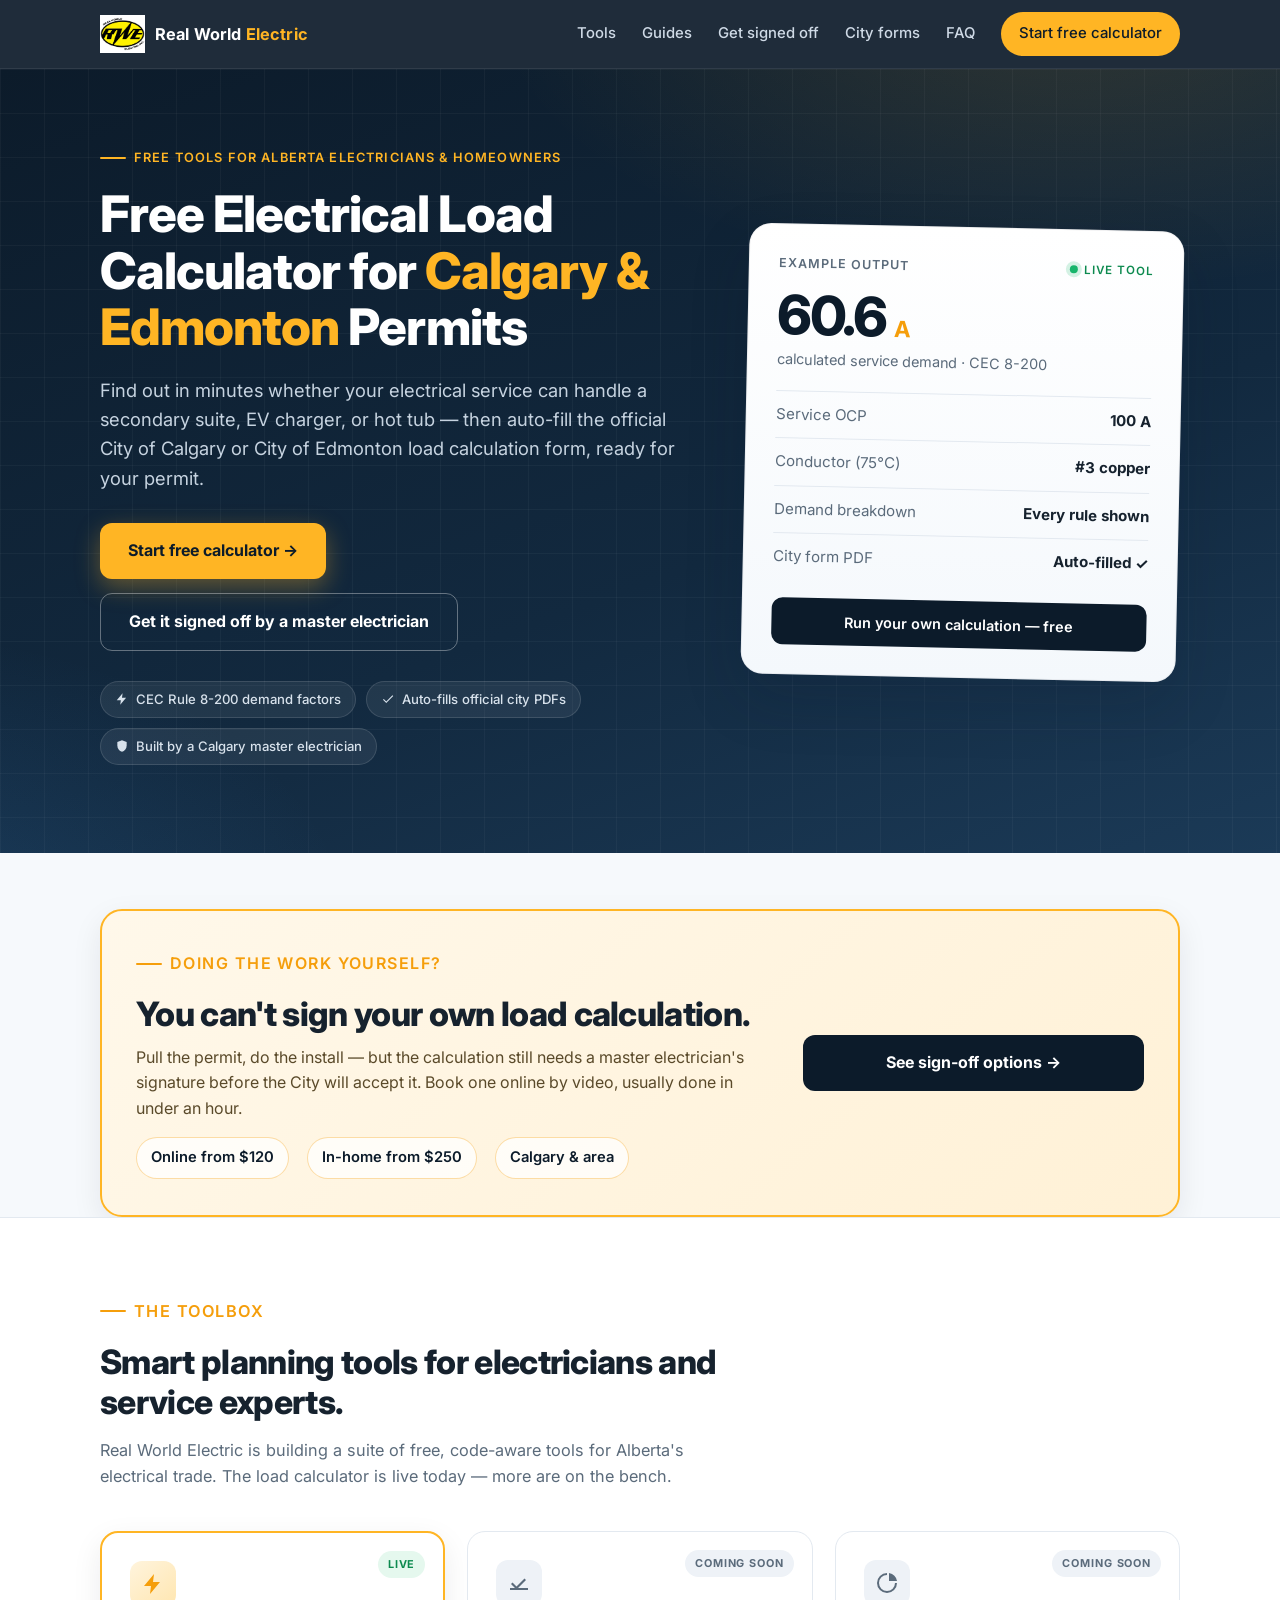
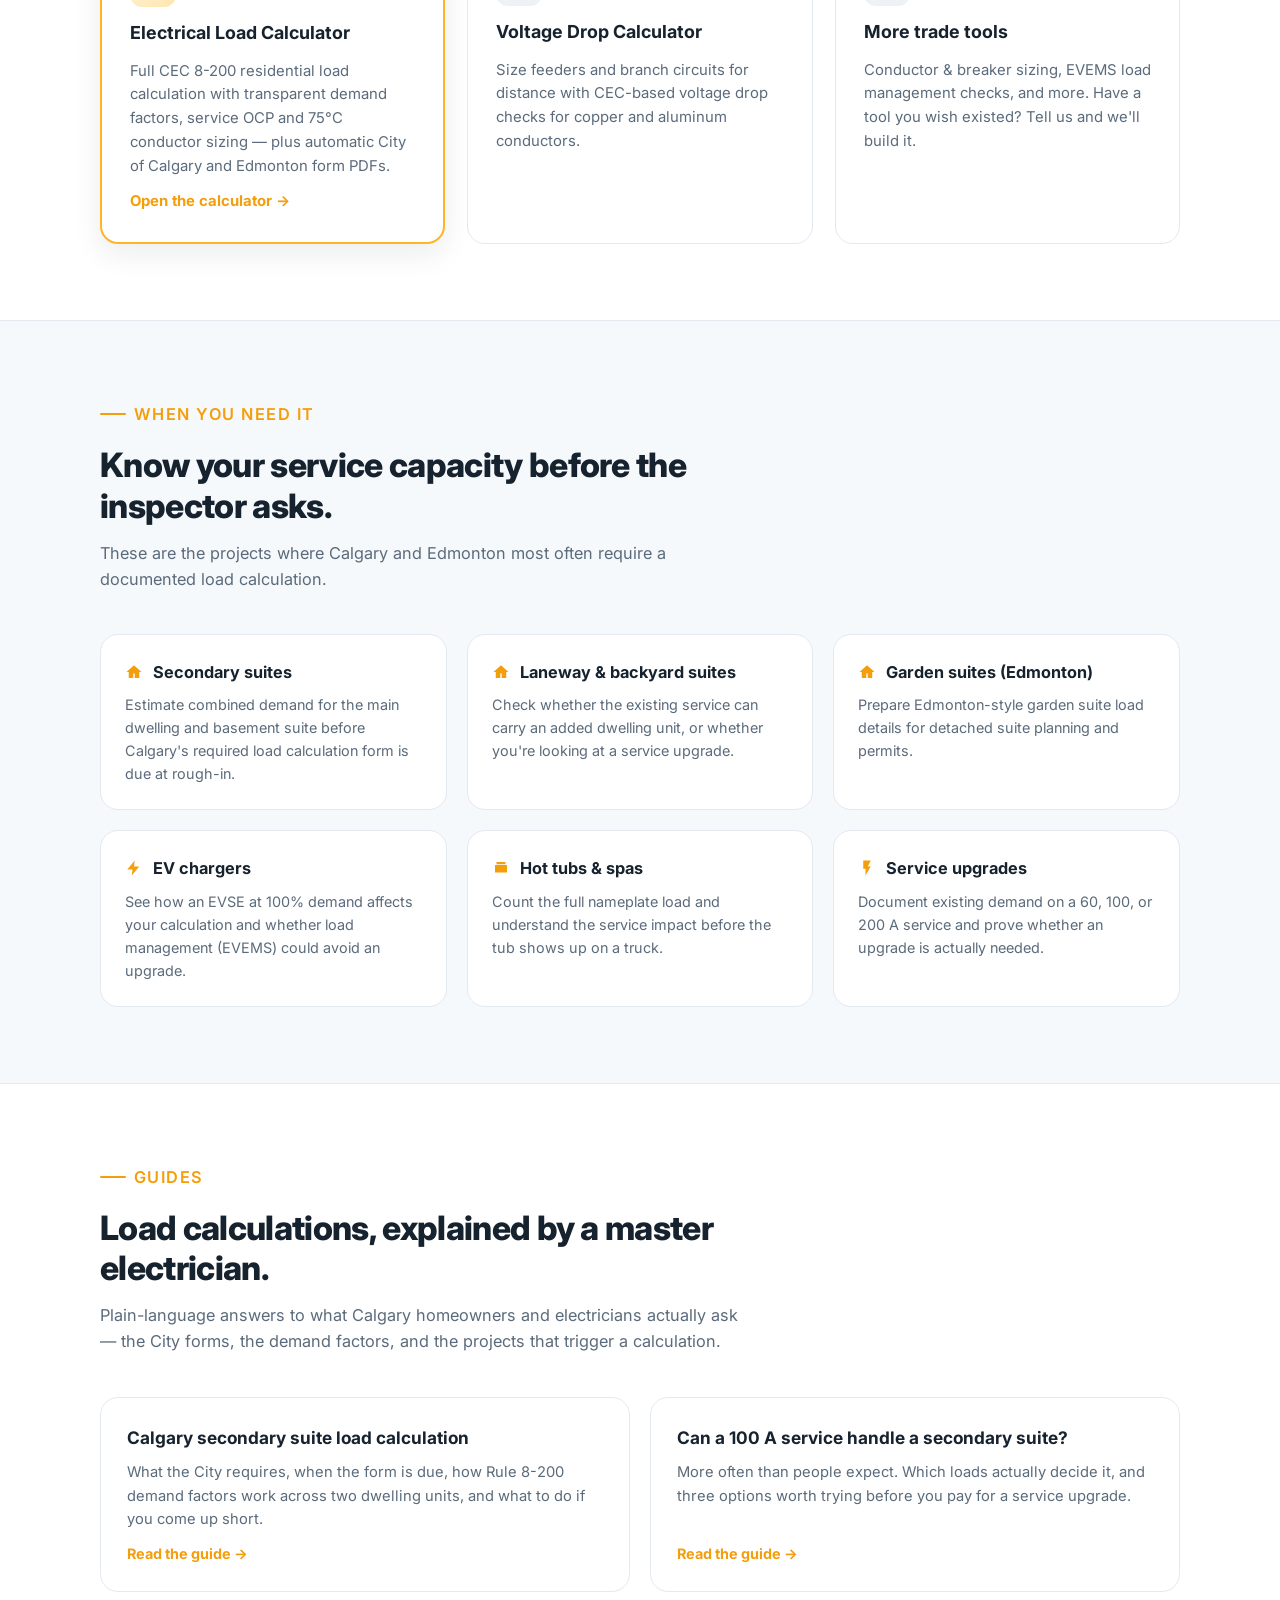
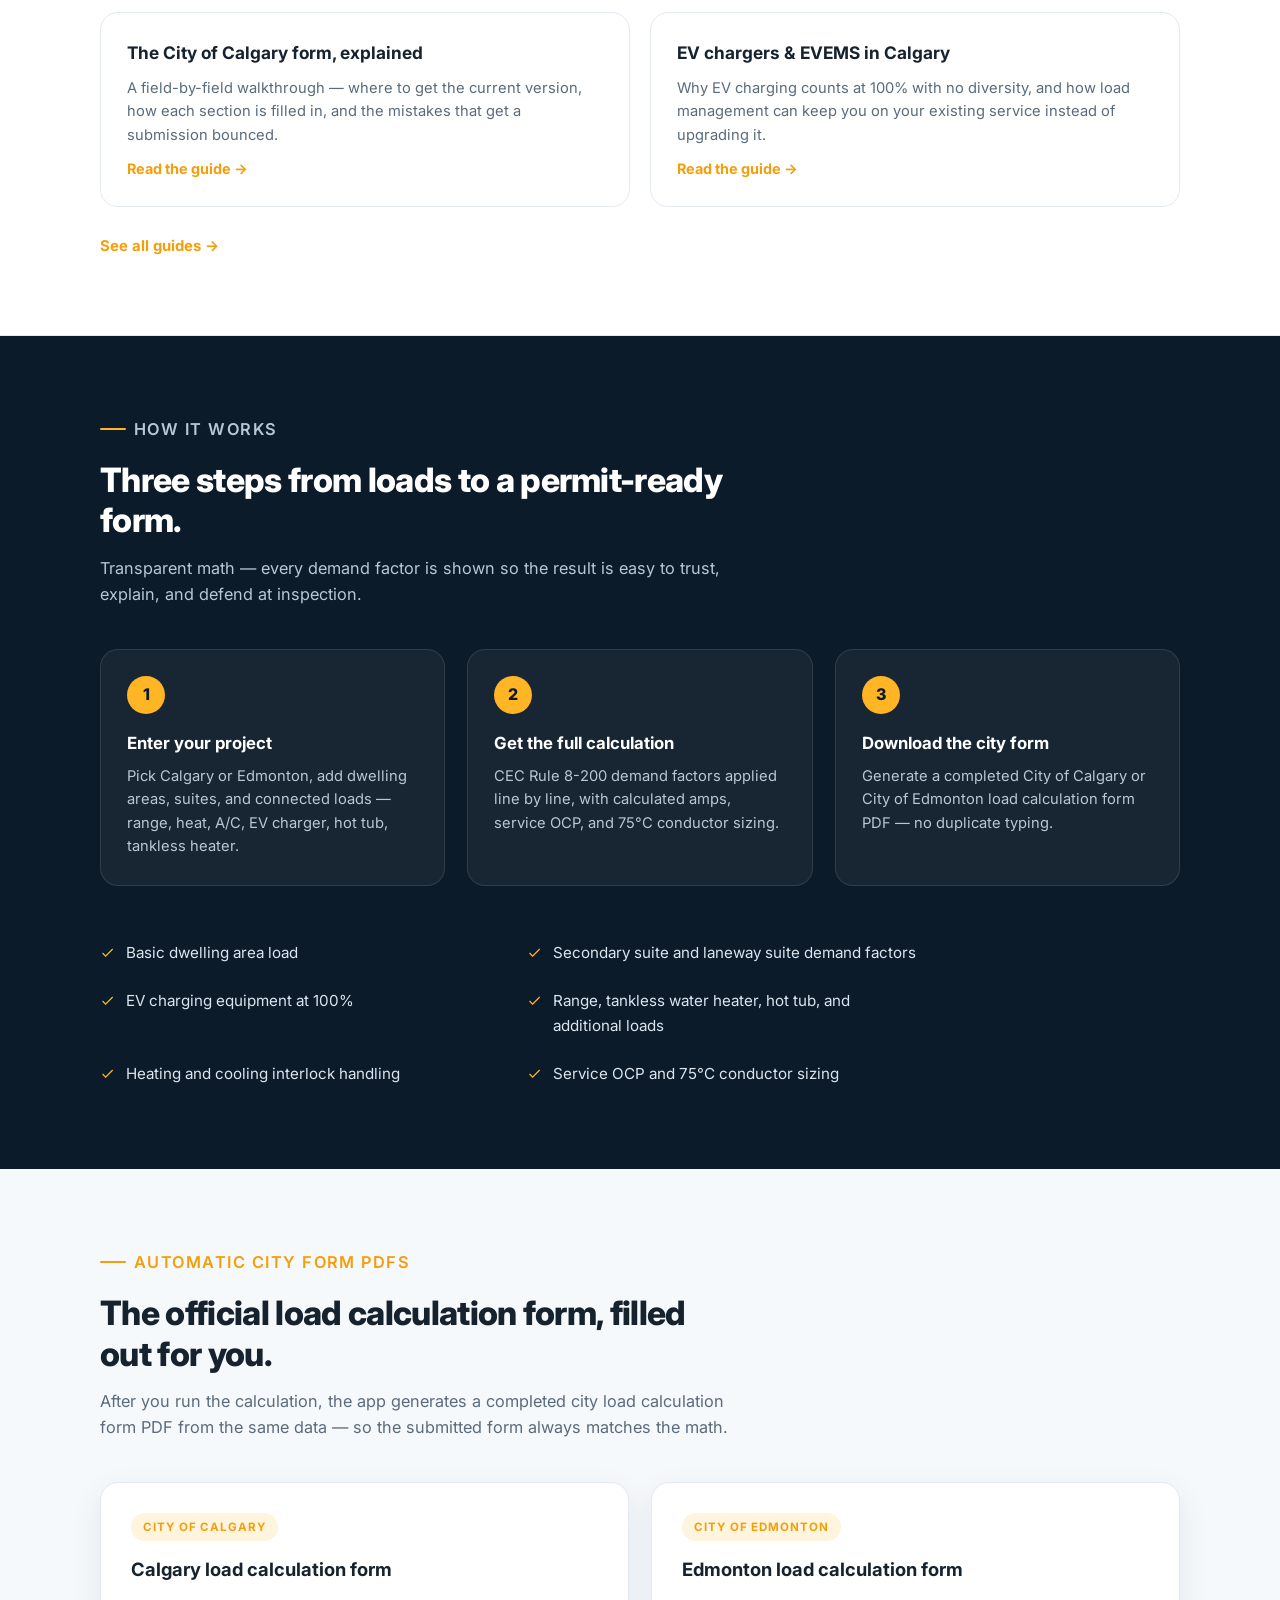
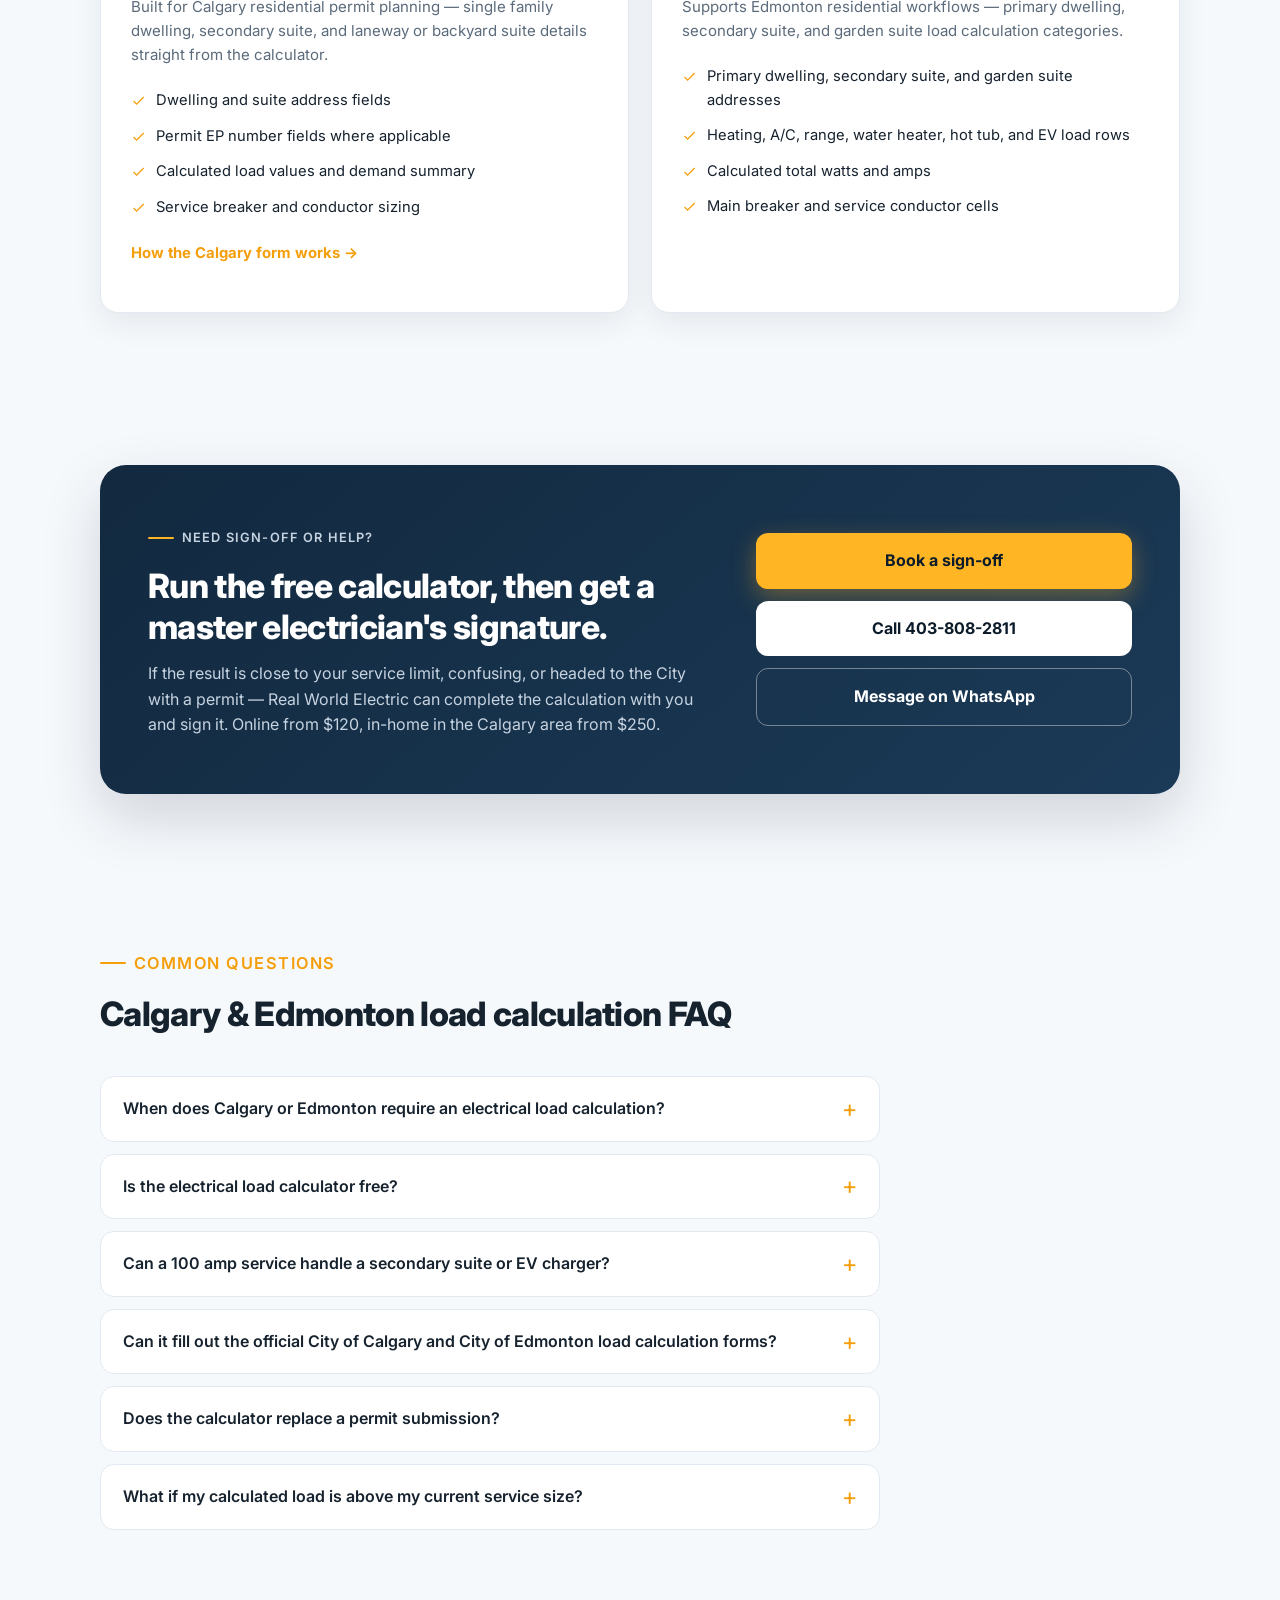
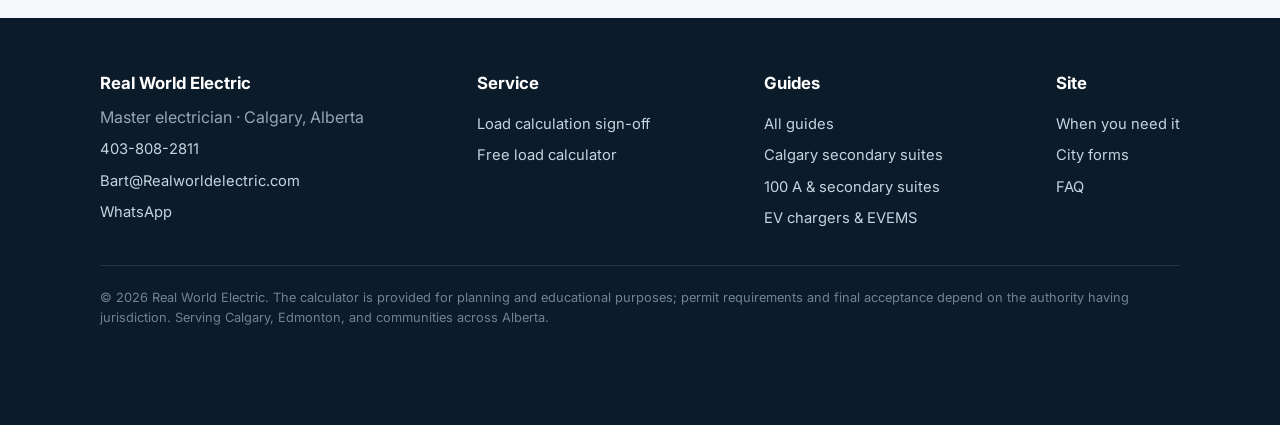
==== index.html @ d60afe50 "Rename Index.html to index.html" ====
<!doctype html>
<html lang="en-CA">
<head>
  <meta charset="utf-8">
  <meta name="viewport" content="width=device-width, initial-scale=1">
  <title>Free Electrical Load Calculator – Calgary &amp; Edmonton Permit Forms | Real World Electric</title>
  <meta name="description" content="Free CEC 8-200 electrical load calculator for Alberta. Check if your service can handle a secondary suite, EV charger or hot tub — and auto-fill the official City of Calgary and City of Edmonton load calculation forms.">
  <link rel="canonical" href="https://smartplanning.realworldelectric.com/">
  <meta name="robots" content="index, follow">
  <meta name="theme-color" content="#0c1b2a">

  <!-- Open Graph / social preview -->
  <meta property="og:site_name" content="Real World Electric — Smart Planning Tools">
  <meta property="og:title" content="Free Electrical Load Calculator for Calgary &amp; Edmonton Permits">
  <meta property="og:description" content="Run a CEC 8-200 load calculation in minutes and auto-fill the official City of Calgary or Edmonton load calculation form. Free, built by a Calgary master electrician.">
  <meta property="og:type" content="website">
  <meta property="og:url" content="https://smartplanning.realworldelectric.com/">
  <meta property="og:image" content="https://smartplanning.realworldelectric.com/assets/og-image.png">
  <meta property="og:image:width" content="1200">
  <meta property="og:image:height" content="630">
  <meta property="og:image:alt" content="Real World Electric — free electrical load calculator for Calgary and Edmonton permit forms">
  <meta property="og:locale" content="en_CA">
  <meta name="twitter:card" content="summary_large_image">
  <meta name="twitter:title" content="Free Electrical Load Calculator for Calgary &amp; Edmonton Permits">
  <meta name="twitter:description" content="Run a CEC 8-200 load calculation in minutes and auto-fill the official city load calculation form. Free.">
  <meta name="twitter:image" content="https://smartplanning.realworldelectric.com/assets/og-image.png">

  <!-- Icons -->
  <link rel="icon" href="assets/favicon.svg" type="image/svg+xml">
  <link rel="apple-touch-icon" href="assets/rwe-logo.png">

  <!-- Fonts -->
  <link rel="preconnect" href="https://fonts.googleapis.com">
  <link rel="preconnect" href="https://fonts.gstatic.com" crossorigin>
  <link href="https://fonts.googleapis.com/css2?family=Inter:wght@400;500;600;700;800&display=swap" rel="stylesheet">

  <!-- Structured data -->
  <script type="application/ld+json">
  {
    "@context": "https://schema.org",
    "@graph": [
      {
        "@type": "Electrician",
        "@id": "https://smartplanning.realworldelectric.com/#business",
        "name": "Real World Electric",
        "url": "https://smartplanning.realworldelectric.com/",
        "logo": "https://smartplanning.realworldelectric.com/assets/rwe-logo.png",
        "image": "https://smartplanning.realworldelectric.com/assets/og-image.png",
        "telephone": "+1-403-808-2811",
        "email": "Bart@Realworldelectric.com",
        "priceRange": "$$",
        "address": { "@type": "PostalAddress", "addressLocality": "Calgary", "addressRegion": "AB", "addressCountry": "CA" },
        "areaServed": [
          { "@type": "City", "name": "Calgary" },
          { "@type": "City", "name": "Edmonton" },
          { "@type": "State", "name": "Alberta" }
        ],
        "sameAs": [ "https://facebook.com/realworldelectric" ]
      },
      {
        "@type": "WebSite",
        "@id": "https://smartplanning.realworldelectric.com/#website",
        "url": "https://smartplanning.realworldelectric.com/",
        "name": "Real World Electric — Smart Planning Tools",
        "publisher": { "@id": "https://smartplanning.realworldelectric.com/#business" }
      },
      {
        "@type": "SoftwareApplication",
        "@id": "https://smartplanning.realworldelectric.com/#calculator",
        "name": "Calgary & Edmonton Electrical Load Calculator",
        "description": "Free residential electrical load calculator using Canadian Electrical Code Rule 8-200 demand factors, with automatic City of Calgary and City of Edmonton load calculation form PDF generation.",
        "applicationCategory": "BusinessApplication",
        "operatingSystem": "Web",
        "url": "https://loadcalculation.realworldelectric.com/",
        "offers": { "@type": "Offer", "price": "0", "priceCurrency": "CAD" },
        "provider": { "@id": "https://smartplanning.realworldelectric.com/#business" }
      },
      {
        "@type": "FAQPage",
        "@id": "https://smartplanning.realworldelectric.com/#faq",
        "mainEntity": [
          {
            "@type": "Question",
            "name": "When does Calgary or Edmonton require an electrical load calculation?",
            "acceptedAnswer": { "@type": "Answer", "text": "A load calculation is commonly required when you add a secondary suite, laneway or garden suite, EV charger, hot tub, or other major load, or when you upgrade the electrical service. Calgary asks for its secondary suite load calculation form before the electrical rough-in inspection, and Edmonton has an equivalent load calculation form." }
          },
          {
            "@type": "Question",
            "name": "Is the electrical load calculator free?",
            "acceptedAnswer": { "@type": "Answer", "text": "Yes. The calculator is completely free to use, including the automatic City of Calgary and City of Edmonton form PDFs. If you need help interpreting the result or preparing for permit review, Real World Electric offers a master electrician review." }
          },
          {
            "@type": "Question",
            "name": "Can a 100 amp service handle a secondary suite or EV charger?",
            "acceptedAnswer": { "@type": "Answer", "text": "Sometimes. It depends on the calculated demand under CEC Rule 8-200. Many homes can add a suite or EV charger on a 100 A service once demand factors are applied, while others need load management or a service upgrade. The calculator shows you where you stand in minutes." }
          },
          {
            "@type": "Question",
            "name": "Can it fill out the official City of Calgary and City of Edmonton load calculation forms?",
            "acceptedAnswer": { "@type": "Answer", "text": "Yes. After you run the calculation, the app generates a completed City of Calgary or City of Edmonton load calculation form PDF using your project addresses, dwelling units, calculated watts and amps, breaker size, and conductor size." }
          },
          {
            "@type": "Question",
            "name": "Does the calculator replace a permit submission?",
            "acceptedAnswer": { "@type": "Answer", "text": "No. It helps you estimate and document the electrical load before you apply. Permit requirements and final acceptance always depend on the authority having jurisdiction and your specific project." }
          },
          {
            "@type": "Question",
            "name": "What if my calculated load is above my current service size?",
            "acceptedAnswer": { "@type": "Answer", "text": "You may need load management (such as an EVEMS for EV charging), revised equipment choices, or a service upgrade. Real World Electric can review the calculation and walk you through the options before you spend money on a permit." }
          }
        ]
      }
    ]
  }
  </script>

  <style>
    :root{
      --navy:#0c1b2a;
      --navy-2:#12293f;
      --navy-3:#1b3a57;
      --volt:#ffb524;
      --volt-deep:#f59e0b;
      --ink:#16222e;
      --muted:#5b6b7b;
      --line:#e3e9f0;
      --bg:#f6f9fc;
      --card:#ffffff;
      --radius:18px;
      --shadow:0 10px 30px rgba(12,27,42,.08);
      --shadow-lg:0 24px 60px rgba(12,27,42,.16);
      --font:'Inter',-apple-system,BlinkMacSystemFont,'Segoe UI',Roboto,sans-serif;
    }
    *{margin:0;padding:0;box-sizing:border-box}
    html{scroll-behavior:smooth;scroll-padding-top:84px}
    body{font-family:var(--font);color:var(--ink);background:var(--bg);line-height:1.6;-webkit-font-smoothing:antialiased}
    img{max-width:100%;display:block}
    a{color:inherit}
    .wrap{max-width:1120px;margin:0 auto;padding:0 20px}

    /* ---------- Header ---------- */
    .site-header{position:sticky;top:0;z-index:50;background:rgba(12,27,42,.92);backdrop-filter:blur(12px);border-bottom:1px solid rgba(255,255,255,.08)}
    .header-inner{display:flex;align-items:center;justify-content:space-between;gap:16px;height:68px;max-width:1120px;margin:0 auto;padding:0 20px}
    .brand{display:flex;align-items:center;gap:10px;text-decoration:none;color:#fff;font-weight:700;font-size:1.02rem;letter-spacing:.01em}
    .brand img{height:38px;width:auto}
    .brand .bolt{color:var(--volt)}
    .nav-links{display:flex;align-items:center;gap:26px}
    .nav-links a{color:#cfdae6;text-decoration:none;font-size:.93rem;font-weight:500;transition:color .15s}
    .nav-links a:hover{color:#fff}
    .nav-cta{background:var(--volt);color:var(--navy)!important;font-weight:700;padding:10px 18px;border-radius:999px;transition:transform .15s,box-shadow .15s}
    .nav-cta:hover{transform:translateY(-1px);box-shadow:0 6px 18px rgba(255,181,36,.35)}
    .menu-btn{display:none;background:none;border:0;cursor:pointer;padding:8px}
    .menu-btn span{display:block;width:22px;height:2px;background:#fff;margin:5px 0;border-radius:2px;transition:.2s}

    /* ---------- Hero ---------- */
    .hero{background:
      radial-gradient(1000px 500px at 85% -10%, rgba(255,181,36,.14), transparent 60%),
      radial-gradient(800px 500px at -10% 110%, rgba(64,145,220,.18), transparent 60%),
      linear-gradient(160deg,var(--navy) 0%,var(--navy-2) 60%,var(--navy-3) 100%);
      color:#fff;padding:72px 0 88px;position:relative;overflow:hidden}
    .hero::before{content:"";position:absolute;inset:0;background-image:
      linear-gradient(rgba(255,255,255,.035) 1px,transparent 1px),
      linear-gradient(90deg,rgba(255,255,255,.035) 1px,transparent 1px);
      background-size:44px 44px;pointer-events:none}
    .hero-grid{display:grid;grid-template-columns:1.15fr .85fr;gap:56px;align-items:center;position:relative}
    .eyebrow{display:inline-flex;align-items:center;gap:8px;font-size:.8rem;font-weight:600;letter-spacing:.09em;text-transform:uppercase;color:var(--volt);margin-bottom:18px}
    .eyebrow::before{content:"";width:26px;height:2px;background:var(--volt);border-radius:2px}
    h1{font-size:clamp(2rem,4.6vw,3.15rem);line-height:1.12;font-weight:800;letter-spacing:-.02em;margin-bottom:20px}
    h1 .hl{color:var(--volt)}
    .hero-text{font-size:clamp(1rem,1.6vw,1.15rem);color:#c6d3e0;max-width:56ch;margin-bottom:30px}
    .hero-actions{display:flex;flex-wrap:wrap;gap:14px;margin-bottom:30px}
    .button{display:inline-flex;align-items:center;justify-content:center;gap:8px;text-decoration:none;font-weight:700;font-size:1rem;padding:15px 28px;border-radius:12px;transition:transform .15s,box-shadow .15s}
    .button.primary{background:var(--volt);color:var(--navy);box-shadow:0 8px 24px rgba(255,181,36,.35)}
    .button.primary:hover{transform:translateY(-2px);box-shadow:0 12px 30px rgba(255,181,36,.45)}
    .button.ghost{border:1.5px solid rgba(255,255,255,.35);color:#fff}
    .button.ghost:hover{border-color:#fff;transform:translateY(-2px)}
    .trust-chips{display:flex;flex-wrap:wrap;gap:10px}
    .trust-chips span{display:inline-flex;align-items:center;gap:7px;font-size:.82rem;font-weight:500;color:#d8e2ec;background:rgba(255,255,255,.07);border:1px solid rgba(255,255,255,.12);padding:7px 14px;border-radius:999px}
    .trust-chips svg{flex:none}

    /* result card */
    .result-card{background:linear-gradient(180deg,#ffffff,#f4f8fc);color:var(--ink);border-radius:22px;padding:30px;box-shadow:var(--shadow-lg);position:relative;transform:rotate(1.2deg)}
    .result-card::after{content:"";position:absolute;inset:0;border-radius:22px;border:1px solid rgba(12,27,42,.06);pointer-events:none}
    .card-topline{display:flex;justify-content:space-between;align-items:center;font-size:.78rem;font-weight:600;letter-spacing:.08em;text-transform:uppercase;color:var(--muted);margin-bottom:14px}
    .live-dot{display:inline-flex;align-items:center;gap:6px;color:#0d8a4f;font-size:.72rem}
    .live-dot::before{content:"";width:8px;height:8px;border-radius:50%;background:#18b56b;box-shadow:0 0 0 4px rgba(24,181,107,.18)}
    .amps{font-size:3.4rem;font-weight:800;letter-spacing:-.03em;line-height:1;color:var(--navy)}
    .amps small{font-size:1.4rem;color:var(--volt-deep);font-weight:700}
    .amps-label{color:var(--muted);font-size:.9rem;margin:6px 0 20px}
    .metric-row{display:flex;justify-content:space-between;align-items:center;padding:11px 0;border-top:1px solid var(--line);font-size:.94rem}
    .metric-row span{color:var(--muted)}
    .metric-row strong{font-weight:700}
    .card-cta{margin-top:18px;text-align:center;background:var(--navy);color:#fff;text-decoration:none;font-weight:600;font-size:.9rem;padding:12px;border-radius:11px;display:block;transition:background .15s}
    .card-cta:hover{background:var(--navy-3)}

    /* ---------- Sections ---------- */
    section{padding:76px 0}
    .section-head{max-width:640px;margin-bottom:42px}
    h2{font-size:clamp(1.5rem,3vw,2.1rem);font-weight:800;letter-spacing:-.02em;line-height:1.2;margin-bottom:14px}
    .section-head p{color:var(--muted);font-size:1.02rem}
    .eyebrow.dark{color:var(--volt-deep)}
    .eyebrow.dark::before{background:var(--volt-deep)}

    /* tools hub */
    .tools{background:#fff;border-top:1px solid var(--line);border-bottom:1px solid var(--line)}
    .tool-grid{display:grid;grid-template-columns:repeat(3,1fr);gap:22px}
    .tool-card{background:var(--card);border:1px solid var(--line);border-radius:var(--radius);padding:28px;display:flex;flex-direction:column;gap:12px;transition:transform .18s,box-shadow .18s;position:relative}
    .tool-card.live{border:2px solid var(--volt);box-shadow:var(--shadow)}
    .tool-card:hover{transform:translateY(-4px);box-shadow:var(--shadow-lg)}
    .tool-icon{width:46px;height:46px;border-radius:12px;display:grid;place-items:center;background:linear-gradient(140deg,#fff4dd,#ffe6b0);color:var(--volt-deep)}
    .tool-card.soon .tool-icon{background:#eef2f7;color:var(--muted)}
    .tool-card h3{font-size:1.12rem;font-weight:700}
    .tool-card p{color:var(--muted);font-size:.93rem;flex:1}
    .badge{position:absolute;top:18px;right:18px;font-size:.68rem;font-weight:700;letter-spacing:.08em;text-transform:uppercase;padding:5px 10px;border-radius:999px}
    .badge.live{background:#e5f8ee;color:#0d8a4f}
    .badge.soon{background:#eef2f7;color:var(--muted)}
    .tool-link{font-weight:700;font-size:.93rem;color:var(--volt-deep);text-decoration:none}
    .tool-link:hover{text-decoration:underline}

    /* use cases */
    .case-grid{display:grid;grid-template-columns:repeat(3,1fr);gap:20px}
    .case-card{background:#fff;border:1px solid var(--line);border-radius:var(--radius);padding:24px;transition:transform .18s,box-shadow .18s}
    .case-card:hover{transform:translateY(-3px);box-shadow:var(--shadow)}
    .case-card h3{font-size:1.02rem;font-weight:700;margin-bottom:8px;display:flex;align-items:center;gap:10px}
    .case-card h3 svg{color:var(--volt-deep);flex:none}
    .case-card p{color:var(--muted);font-size:.9rem}

    /* guides */
    .guides-sec{background:#fff;border-top:1px solid var(--line);border-bottom:1px solid var(--line)}
    .guide-grid{display:grid;grid-template-columns:repeat(2,1fr);gap:20px}
    .guide-card{background:#fff;border:1px solid var(--line);border-radius:var(--radius);padding:26px;text-decoration:none;display:flex;flex-direction:column;gap:10px;transition:transform .18s,box-shadow .18s}
    .guide-card:hover{transform:translateY(-4px);box-shadow:var(--shadow-lg)}
    .guide-card h3{font-size:1.08rem;font-weight:700;color:var(--ink)}
    .guide-card p{color:var(--muted);font-size:.92rem;flex:1}
    .guide-card .more{font-weight:700;font-size:.9rem;color:var(--volt-deep)}

    /* sign-off banner */
    .signoff{background:linear-gradient(140deg,#fff8ea,#fff1d6);border:2px solid var(--volt);border-radius:22px;padding:36px 34px;display:grid;grid-template-columns:1.3fr .7fr;gap:34px;align-items:center;box-shadow:var(--shadow)}
    .signoff h2{margin-bottom:10px}
    .signoff p{color:#5a4a2a;font-size:1rem}
    .signoff .price-line{display:flex;flex-wrap:wrap;gap:18px;margin-top:16px}
    .signoff .price-line span{font-size:.92rem;font-weight:600;color:var(--navy);background:rgba(255,255,255,.75);border:1px solid rgba(245,158,11,.35);padding:8px 14px;border-radius:999px}
    .button.dark{background:var(--navy);color:#fff}
    .button.dark:hover{background:var(--navy-3);transform:translateY(-2px)}
    .button.full{width:100%}

    /* how it works */
    .how{background:var(--navy);color:#fff}
    .how h2{color:#fff}
    .how .section-head p{color:#b9c7d5}
    .steps{display:grid;grid-template-columns:repeat(3,1fr);gap:22px;margin-bottom:48px}
    .step{background:rgba(255,255,255,.05);border:1px solid rgba(255,255,255,.1);border-radius:var(--radius);padding:26px}
    .step-num{width:38px;height:38px;border-radius:50%;background:var(--volt);color:var(--navy);font-weight:800;display:grid;place-items:center;margin-bottom:16px}
    .step h3{font-size:1.05rem;margin-bottom:8px}
    .step p{color:#b9c7d5;font-size:.92rem}
    .check-cols{display:grid;grid-template-columns:repeat(2,1fr);gap:10px 34px;max-width:820px}
    .check-cols li{list-style:none;display:flex;gap:11px;align-items:flex-start;color:#dbe5ee;font-size:.95rem;padding:7px 0}
    .check-cols svg{flex:none;margin-top:4px;color:var(--volt)}

    /* city forms */
    .form-grid{display:grid;grid-template-columns:1fr 1fr;gap:22px}
    .form-card{background:#fff;border:1px solid var(--line);border-radius:var(--radius);padding:30px;box-shadow:var(--shadow)}
    .form-card h3{font-size:1.15rem;font-weight:700;margin-bottom:10px}
    .form-card>p{color:var(--muted);font-size:.94rem;margin-bottom:16px}
    .form-card ul{list-style:none}
    .form-card li{display:flex;gap:10px;align-items:flex-start;font-size:.92rem;color:var(--ink);padding:6px 0}
    .form-card li svg{flex:none;margin-top:4px;color:var(--volt-deep)}
    .city-tag{display:inline-block;font-size:.72rem;font-weight:700;letter-spacing:.08em;text-transform:uppercase;color:var(--volt-deep);background:#fff4dd;padding:5px 12px;border-radius:999px;margin-bottom:14px}

    /* review CTA */
    .review{background:linear-gradient(140deg,var(--navy-2),var(--navy-3));color:#fff;border-radius:26px;padding:56px 48px;display:grid;grid-template-columns:1.2fr .8fr;gap:44px;align-items:center;box-shadow:var(--shadow-lg)}
    .review h2{color:#fff}
    .review p{color:#c6d3e0}
    .review-actions{display:flex;flex-direction:column;gap:12px}
    .button.white{background:#fff;color:var(--navy)}
    .button.white:hover{transform:translateY(-2px);box-shadow:0 10px 26px rgba(0,0,0,.25)}
    .button.outline{border:1.5px solid rgba(255,255,255,.4);color:#fff}
    .button.outline:hover{border-color:#fff}

    /* FAQ */
    .faq-list{max-width:780px}
    details{background:#fff;border:1px solid var(--line);border-radius:14px;margin-bottom:12px;overflow:hidden}
    summary{cursor:pointer;font-weight:600;font-size:1rem;padding:19px 52px 19px 22px;list-style:none;position:relative}
    summary::-webkit-details-marker{display:none}
    summary::after{content:"+";position:absolute;right:22px;top:50%;transform:translateY(-50%);font-size:1.5rem;font-weight:400;color:var(--volt-deep);transition:transform .2s}
    details[open] summary::after{transform:translateY(-50%) rotate(45deg)}
    details p{padding:0 22px 20px;color:var(--muted);font-size:.95rem}

    /* footer */
    footer{background:var(--navy);color:#93a5b7;padding:52px 0 96px}
    .footer-grid{display:flex;justify-content:space-between;gap:32px;flex-wrap:wrap;align-items:flex-start}
    .footer-brand{color:#fff;font-weight:700;font-size:1.05rem;margin-bottom:8px}
    .footer-grid a{color:#c6d3e0;text-decoration:none;font-size:.92rem}
    .footer-grid a:hover{color:#fff}
    .footer-col{display:flex;flex-direction:column;gap:8px}
    .footer-note{margin-top:34px;padding-top:22px;border-top:1px solid rgba(255,255,255,.1);font-size:.8rem;color:#6f8296}

    /* sticky mobile CTA */
    .mobile-cta{display:none;position:fixed;bottom:0;left:0;right:0;z-index:60;padding:10px 14px calc(10px + env(safe-area-inset-bottom));background:rgba(12,27,42,.96);backdrop-filter:blur(10px);border-top:1px solid rgba(255,255,255,.12)}
    .mobile-cta a{display:block;text-align:center;background:var(--volt);color:var(--navy);font-weight:800;text-decoration:none;padding:14px;border-radius:12px;font-size:1rem}

    /* ---------- Mobile ---------- */
    @media (max-width:900px){
      .hero-grid{grid-template-columns:1fr;gap:44px}
      .result-card{transform:none;max-width:440px}
      .tool-grid,.case-grid,.steps{grid-template-columns:1fr 1fr}
      .form-grid,.review,.signoff{grid-template-columns:1fr}
      .review{padding:40px 28px}
      .check-cols{grid-template-columns:1fr}
    }
    @media (max-width:640px){
      .nav-links{display:none;position:absolute;top:68px;left:0;right:0;background:var(--navy);flex-direction:column;align-items:stretch;gap:0;padding:10px 20px 20px;border-bottom:1px solid rgba(255,255,255,.1)}
      .nav-links.open{display:flex}
      .nav-links a{padding:13px 4px;font-size:1rem;border-bottom:1px solid rgba(255,255,255,.07)}
      .nav-links .nav-cta{margin-top:14px;text-align:center;border-bottom:none}
      .menu-btn{display:block}
      .hero{padding:52px 0 64px}
      section{padding:56px 0}
      .tool-grid,.case-grid,.steps,.guide-grid{grid-template-columns:1fr}
      .hero-actions .button{width:100%}
      .mobile-cta{display:block}
      footer{padding-bottom:120px}
    }
  </style>
</head>
<body>

  <header class="site-header">
    <div class="header-inner">
      <a class="brand" href="/" aria-label="Real World Electric home">
        <img src="assets/rwe-logo.png" alt="Real World Electric logo" width="38" height="38">
        <span>Real World <span class="bolt">Electric</span></span>
      </a>
      <button class="menu-btn" aria-label="Toggle menu" aria-expanded="false" onclick="const n=document.querySelector('.nav-links');n.classList.toggle('open');this.setAttribute('aria-expanded',n.classList.contains('open'))">
        <span></span><span></span><span></span>
      </button>
      <nav class="nav-links" aria-label="Primary navigation">
        <a href="#tools">Tools</a>
        <a href="/guides/">Guides</a>
        <a href="/load-calculation-sign-off/">Get signed off</a>
        <a href="#city-forms">City forms</a>
        <a href="#faq">FAQ</a>
        <a class="nav-cta" href="https://loadcalculation.realworldelectric.com/">Start free calculator</a>
      </nav>
    </div>
  </header>

  <main>
    <!-- ============ HERO ============ -->
    <section class="hero">
      <div class="wrap hero-grid">
        <div>
          <p class="eyebrow">Free tools for Alberta electricians &amp; homeowners</p>
          <h1>Free Electrical Load Calculator for <span class="hl">Calgary &amp; Edmonton</span> Permits</h1>
          <p class="hero-text">Find out in minutes whether your electrical service can handle a secondary suite, EV charger, or hot tub — then auto-fill the official City of Calgary or City of Edmonton load calculation form, ready for your permit.</p>
          <div class="hero-actions">
            <a class="button primary" href="https://loadcalculation.realworldelectric.com/">Start free calculator →</a>
            <a class="button ghost" href="/load-calculation-sign-off/">Get it signed off by a master electrician</a>
          </div>
          <div class="trust-chips">
            <span><svg width="14" height="14" viewBox="0 0 24 24" fill="currentColor" aria-hidden="true"><path d="M13 2 3 14h7l-1 8 10-12h-7l1-8z"/></svg>CEC Rule 8-200 demand factors</span>
            <span><svg width="14" height="14" viewBox="0 0 24 24" fill="currentColor" aria-hidden="true"><path d="M9 16.2 4.8 12l-1.4 1.4L9 19 21 7l-1.4-1.4z"/></svg>Auto-fills official city PDFs</span>
            <span><svg width="14" height="14" viewBox="0 0 24 24" fill="currentColor" aria-hidden="true"><path d="M12 2 4 5v6c0 5 3.4 9.7 8 11 4.6-1.3 8-6 8-11V5l-8-3z"/></svg>Built by a Calgary master electrician</span>
          </div>
        </div>
        <aside class="result-card" aria-label="Example calculator output">
          <div class="card-topline"><span>Example output</span><span class="live-dot">Live tool</span></div>
          <div class="amps">60.6 <small>A</small></div>
          <p class="amps-label">calculated service demand · CEC 8-200</p>
          <div class="metric-row"><span>Service OCP</span><strong>100 A</strong></div>
          <div class="metric-row"><span>Conductor (75°C)</span><strong>#3 copper</strong></div>
          <div class="metric-row"><span>Demand breakdown</span><strong>Every rule shown</strong></div>
          <div class="metric-row"><span>City form PDF</span><strong>Auto-filled ✓</strong></div>
          <a class="card-cta" href="https://loadcalculation.realworldelectric.com/">Run your own calculation — free</a>
        </aside>
      </div>
    </section>

    <!-- ============ SIGN-OFF BANNER ============ -->
    <section style="padding-top:56px;padding-bottom:0">
      <div class="wrap">
        <div class="signoff">
          <div>
            <p class="eyebrow dark">Doing the work yourself?</p>
            <h2>You can't sign your own load calculation.</h2>
            <p>Pull the permit, do the install — but the calculation still needs a master electrician's signature before the City will accept it. Book one online by video, usually done in under an hour.</p>
            <div class="price-line">
              <span>Online from $120</span>
              <span>In-home from $250</span>
              <span>Calgary &amp; area</span>
            </div>
          </div>
          <div>
            <a class="button dark full" href="/load-calculation-sign-off/">See sign-off options →</a>
          </div>
        </div>
      </div>
    </section>

    <!-- ============ TOOLS HUB ============ -->
    <section class="tools" id="tools">
      <div class="wrap">
        <div class="section-head">
          <p class="eyebrow dark">The toolbox</p>
          <h2>Smart planning tools for electricians and service experts.</h2>
          <p>Real World Electric is building a suite of free, code-aware tools for Alberta's electrical trade. The load calculator is live today — more are on the bench.</p>
        </div>
        <div class="tool-grid">
          <article class="tool-card live">
            <span class="badge live">Live</span>
            <div class="tool-icon"><svg width="24" height="24" viewBox="0 0 24 24" fill="currentColor" aria-hidden="true"><path d="M13 2 3 14h7l-1 8 10-12h-7l1-8z"/></svg></div>
            <h3>Electrical Load Calculator</h3>
            <p>Full CEC 8-200 residential load calculation with transparent demand factors, service OCP and 75°C conductor sizing — plus automatic City of Calgary and Edmonton form PDFs.</p>
            <a class="tool-link" href="https://loadcalculation.realworldelectric.com/">Open the calculator →</a>
          </article>
          <article class="tool-card soon">
            <span class="badge soon">Coming soon</span>
            <div class="tool-icon"><svg width="24" height="24" viewBox="0 0 24 24" fill="currentColor" aria-hidden="true"><path d="M3 17h18v2H3v-2zm2.5-5.5 4 4 8-8L19 9l-9.5 9.5L4 13l1.5-1.5z"/></svg></div>
            <h3>Voltage Drop Calculator</h3>
            <p>Size feeders and branch circuits for distance with CEC-based voltage drop checks for copper and aluminum conductors.</p>
          </article>
          <article class="tool-card soon">
            <span class="badge soon">Coming soon</span>
            <div class="tool-icon"><svg width="24" height="24" viewBox="0 0 24 24" fill="currentColor" aria-hidden="true"><path d="M12 2a10 10 0 1 0 10 10h-2a8 8 0 1 1-8-8V2zm2 0v8h8A10 10 0 0 0 14 2z"/></svg></div>
            <h3>More trade tools</h3>
            <p>Conductor &amp; breaker sizing, EVEMS load management checks, and more. Have a tool you wish existed? Tell us and we'll build it.</p>
          </article>
        </div>
      </div>
    </section>

    <!-- ============ USE CASES ============ -->
    <section id="projects">
      <div class="wrap">
        <div class="section-head">
          <p class="eyebrow dark">When you need it</p>
          <h2>Know your service capacity before the inspector asks.</h2>
          <p>These are the projects where Calgary and Edmonton most often require a documented load calculation.</p>
        </div>
        <div class="case-grid">
          <article class="case-card">
            <h3><svg width="18" height="18" viewBox="0 0 24 24" fill="currentColor" aria-hidden="true"><path d="M12 3 2 12h3v8h6v-6h2v6h6v-8h3L12 3z"/></svg>Secondary suites</h3>
            <p>Estimate combined demand for the main dwelling and basement suite before Calgary's required load calculation form is due at rough-in.</p>
          </article>
          <article class="case-card">
            <h3><svg width="18" height="18" viewBox="0 0 24 24" fill="currentColor" aria-hidden="true"><path d="M12 3 2 12h3v8h6v-6h2v6h6v-8h3L12 3z"/></svg>Laneway &amp; backyard suites</h3>
            <p>Check whether the existing service can carry an added dwelling unit, or whether you're looking at a service upgrade.</p>
          </article>
          <article class="case-card">
            <h3><svg width="18" height="18" viewBox="0 0 24 24" fill="currentColor" aria-hidden="true"><path d="M12 3 2 12h3v8h6v-6h2v6h6v-8h3L12 3z"/></svg>Garden suites (Edmonton)</h3>
            <p>Prepare Edmonton-style garden suite load details for detached suite planning and permits.</p>
          </article>
          <article class="case-card">
            <h3><svg width="18" height="18" viewBox="0 0 24 24" fill="currentColor" aria-hidden="true"><path d="M13 2 3 14h7l-1 8 10-12h-7l1-8z"/></svg>EV chargers</h3>
            <p>See how an EVSE at 100% demand affects your calculation and whether load management (EVEMS) could avoid an upgrade.</p>
          </article>
          <article class="case-card">
            <h3><svg width="18" height="18" viewBox="0 0 24 24" fill="currentColor" aria-hidden="true"><path d="M4 8h16v10H4V8zm2-4h12v3H6V4z"/></svg>Hot tubs &amp; spas</h3>
            <p>Count the full nameplate load and understand the service impact before the tub shows up on a truck.</p>
          </article>
          <article class="case-card">
            <h3><svg width="18" height="18" viewBox="0 0 24 24" fill="currentColor" aria-hidden="true"><path d="M7 2v11h3v9l7-12h-4l4-8H7z"/></svg>Service upgrades</h3>
            <p>Document existing demand on a 60, 100, or 200 A service and prove whether an upgrade is actually needed.</p>
          </article>
        </div>
      </div>
    </section>

    <!-- ============ GUIDES ============ -->
    <section class="guides-sec" id="guides">
      <div class="wrap">
        <div class="section-head">
          <p class="eyebrow dark">Guides</p>
          <h2>Load calculations, explained by a master electrician.</h2>
          <p>Plain-language answers to what Calgary homeowners and electricians actually ask — the City forms, the demand factors, and the projects that trigger a calculation.</p>
        </div>
        <div class="guide-grid">
          <a class="guide-card" href="/guides/calgary-secondary-suite-load-calculation/">
            <h3>Calgary secondary suite load calculation</h3>
            <p>What the City requires, when the form is due, how Rule 8-200 demand factors work across two dwelling units, and what to do if you come up short.</p>
            <span class="more">Read the guide →</span>
          </a>
          <a class="guide-card" href="/guides/can-100-amp-service-handle-secondary-suite/">
            <h3>Can a 100 A service handle a secondary suite?</h3>
            <p>More often than people expect. Which loads actually decide it, and three options worth trying before you pay for a service upgrade.</p>
            <span class="more">Read the guide →</span>
          </a>
          <a class="guide-card" href="/guides/city-of-calgary-load-calculation-form/">
            <h3>The City of Calgary form, explained</h3>
            <p>A field-by-field walkthrough — where to get the current version, how each section is filled in, and the mistakes that get a submission bounced.</p>
            <span class="more">Read the guide →</span>
          </a>
          <a class="guide-card" href="/guides/ev-charger-load-calculation-calgary/">
            <h3>EV chargers &amp; EVEMS in Calgary</h3>
            <p>Why EV charging counts at 100% with no diversity, and how load management can keep you on your existing service instead of upgrading it.</p>
            <span class="more">Read the guide →</span>
          </a>
        </div>
        <p style="margin-top:26px"><a class="tool-link" href="/guides/">See all guides →</a></p>
      </div>
    </section>

    <!-- ============ HOW IT WORKS ============ -->
    <section class="how" id="how">
      <div class="wrap">
        <div class="section-head">
          <p class="eyebrow">How it works</p>
          <h2>Three steps from loads to a permit-ready form.</h2>
          <p>Transparent math — every demand factor is shown so the result is easy to trust, explain, and defend at inspection.</p>
        </div>
        <div class="steps">
          <div class="step">
            <div class="step-num">1</div>
            <h3>Enter your project</h3>
            <p>Pick Calgary or Edmonton, add dwelling areas, suites, and connected loads — range, heat, A/C, EV charger, hot tub, tankless heater.</p>
          </div>
          <div class="step">
            <div class="step-num">2</div>
            <h3>Get the full calculation</h3>
            <p>CEC Rule 8-200 demand factors applied line by line, with calculated amps, service OCP, and 75°C conductor sizing.</p>
          </div>
          <div class="step">
            <div class="step-num">3</div>
            <h3>Download the city form</h3>
            <p>Generate a completed City of Calgary or City of Edmonton load calculation form PDF — no duplicate typing.</p>
          </div>
        </div>
        <ul class="check-cols">
          <li><svg width="15" height="15" viewBox="0 0 24 24" fill="currentColor" aria-hidden="true"><path d="M9 16.2 4.8 12l-1.4 1.4L9 19 21 7l-1.4-1.4z"/></svg>Basic dwelling area load</li>
          <li><svg width="15" height="15" viewBox="0 0 24 24" fill="currentColor" aria-hidden="true"><path d="M9 16.2 4.8 12l-1.4 1.4L9 19 21 7l-1.4-1.4z"/></svg>Secondary suite and laneway suite demand factors</li>
          <li><svg width="15" height="15" viewBox="0 0 24 24" fill="currentColor" aria-hidden="true"><path d="M9 16.2 4.8 12l-1.4 1.4L9 19 21 7l-1.4-1.4z"/></svg>EV charging equipment at 100%</li>
          <li><svg width="15" height="15" viewBox="0 0 24 24" fill="currentColor" aria-hidden="true"><path d="M9 16.2 4.8 12l-1.4 1.4L9 19 21 7l-1.4-1.4z"/></svg>Range, tankless water heater, hot tub, and additional loads</li>
          <li><svg width="15" height="15" viewBox="0 0 24 24" fill="currentColor" aria-hidden="true"><path d="M9 16.2 4.8 12l-1.4 1.4L9 19 21 7l-1.4-1.4z"/></svg>Heating and cooling interlock handling</li>
          <li><svg width="15" height="15" viewBox="0 0 24 24" fill="currentColor" aria-hidden="true"><path d="M9 16.2 4.8 12l-1.4 1.4L9 19 21 7l-1.4-1.4z"/></svg>Service OCP and 75°C conductor sizing</li>
        </ul>
      </div>
    </section>

    <!-- ============ CITY FORMS ============ -->
    <section id="city-forms">
      <div class="wrap">
        <div class="section-head">
          <p class="eyebrow dark">Automatic city form PDFs</p>
          <h2>The official load calculation form, filled out for you.</h2>
          <p>After you run the calculation, the app generates a completed city load calculation form PDF from the same data — so the submitted form always matches the math.</p>
        </div>
        <div class="form-grid">
          <article class="form-card">
            <span class="city-tag">City of Calgary</span>
            <h3>Calgary load calculation form</h3>
            <p>Built for Calgary residential permit planning — single family dwelling, secondary suite, and laneway or backyard suite details straight from the calculator.</p>
            <ul>
              <li><svg width="15" height="15" viewBox="0 0 24 24" fill="currentColor" aria-hidden="true"><path d="M9 16.2 4.8 12l-1.4 1.4L9 19 21 7l-1.4-1.4z"/></svg>Dwelling and suite address fields</li>
              <li><svg width="15" height="15" viewBox="0 0 24 24" fill="currentColor" aria-hidden="true"><path d="M9 16.2 4.8 12l-1.4 1.4L9 19 21 7l-1.4-1.4z"/></svg>Permit EP number fields where applicable</li>
              <li><svg width="15" height="15" viewBox="0 0 24 24" fill="currentColor" aria-hidden="true"><path d="M9 16.2 4.8 12l-1.4 1.4L9 19 21 7l-1.4-1.4z"/></svg>Calculated load values and demand summary</li>
              <li><svg width="15" height="15" viewBox="0 0 24 24" fill="currentColor" aria-hidden="true"><path d="M9 16.2 4.8 12l-1.4 1.4L9 19 21 7l-1.4-1.4z"/></svg>Service breaker and conductor sizing</li>
            </ul>
            <p style="margin-top:16px"><a class="tool-link" href="/guides/city-of-calgary-load-calculation-form/">How the Calgary form works →</a></p>
          </article>
          <article class="form-card">
            <span class="city-tag">City of Edmonton</span>
            <h3>Edmonton load calculation form</h3>
            <p>Supports Edmonton residential workflows — primary dwelling, secondary suite, and garden suite load calculation categories.</p>
            <ul>
              <li><svg width="15" height="15" viewBox="0 0 24 24" fill="currentColor" aria-hidden="true"><path d="M9 16.2 4.8 12l-1.4 1.4L9 19 21 7l-1.4-1.4z"/></svg>Primary dwelling, secondary suite, and garden suite addresses</li>
              <li><svg width="15" height="15" viewBox="0 0 24 24" fill="currentColor" aria-hidden="true"><path d="M9 16.2 4.8 12l-1.4 1.4L9 19 21 7l-1.4-1.4z"/></svg>Heating, A/C, range, water heater, hot tub, and EV load rows</li>
              <li><svg width="15" height="15" viewBox="0 0 24 24" fill="currentColor" aria-hidden="true"><path d="M9 16.2 4.8 12l-1.4 1.4L9 19 21 7l-1.4-1.4z"/></svg>Calculated total watts and amps</li>
              <li><svg width="15" height="15" viewBox="0 0 24 24" fill="currentColor" aria-hidden="true"><path d="M9 16.2 4.8 12l-1.4 1.4L9 19 21 7l-1.4-1.4z"/></svg>Main breaker and service conductor cells</li>
            </ul>
          </article>
        </div>
      </div>
    </section>

    <!-- ============ REVIEW CTA ============ -->
    <section id="review">
      <div class="wrap">
        <div class="review">
          <div>
            <p class="eyebrow">Need sign-off or help?</p>
            <h2>Run the free calculator, then get a master electrician's signature.</h2>
            <p>If the result is close to your service limit, confusing, or headed to the City with a permit — Real World Electric can complete the calculation with you and sign it. Online from $120, in-home in the Calgary area from $250.</p>
          </div>
          <div class="review-actions">
            <a class="button primary full" href="/load-calculation-sign-off/">Book a sign-off</a>
            <a class="button white full" href="tel:+14038082811">Call 403-808-2811</a>
            <a class="button outline full" href="https://wa.me/14038082811">Message on WhatsApp</a>
          </div>
        </div>
      </div>
    </section>

    <!-- ============ FAQ ============ -->
    <section id="faq">
      <div class="wrap">
        <div class="section-head">
          <p class="eyebrow dark">Common questions</p>
          <h2>Calgary &amp; Edmonton load calculation FAQ</h2>
        </div>
        <div class="faq-list">
          <details>
            <summary>When does Calgary or Edmonton require an electrical load calculation?</summary>
            <p>A load calculation is commonly required when you add a secondary suite, laneway or garden suite, EV charger, hot tub, or other major load, or when you upgrade the electrical service. Calgary asks for its secondary suite load calculation form before the electrical rough-in inspection, and Edmonton has an equivalent load calculation form.</p>
          </details>
          <details>
            <summary>Is the electrical load calculator free?</summary>
            <p>Yes. The calculator is completely free to use, including the automatic City of Calgary and City of Edmonton form PDFs. If you need help interpreting the result or preparing for permit review, Real World Electric offers a master electrician review.</p>
          </details>
          <details>
            <summary>Can a 100 amp service handle a secondary suite or EV charger?</summary>
            <p>Sometimes. It depends on the calculated demand under CEC Rule 8-200. Many homes can add a suite or EV charger on a 100 A service once demand factors are applied, while others need load management or a service upgrade. The calculator shows you where you stand in minutes.</p>
          </details>
          <details>
            <summary>Can it fill out the official City of Calgary and City of Edmonton load calculation forms?</summary>
            <p>Yes. After you run the calculation, the app generates a completed City of Calgary or City of Edmonton load calculation form PDF using your project addresses, dwelling units, calculated watts and amps, breaker size, and conductor size.</p>
          </details>
          <details>
            <summary>Does the calculator replace a permit submission?</summary>
            <p>No. It helps you estimate and document the electrical load before you apply. Permit requirements and final acceptance always depend on the authority having jurisdiction and your specific project.</p>
          </details>
          <details>
            <summary>What if my calculated load is above my current service size?</summary>
            <p>You may need load management (such as an EVEMS for EV charging), revised equipment choices, or a service upgrade. Real World Electric can review the calculation and walk you through the options before you spend money on a permit.</p>
          </details>
        </div>
      </div>
    </section>
  </main>

  <footer>
    <div class="wrap">
      <div class="footer-grid">
        <div>
          <div class="footer-brand">Real World Electric</div>
          <div class="footer-col">
            <span>Master electrician · Calgary, Alberta</span>
            <a href="tel:+14038082811">403-808-2811</a>
            <a href="mailto:Bart@Realworldelectric.com">Bart@Realworldelectric.com</a>
            <a href="https://wa.me/14038082811">WhatsApp</a>
          </div>
        </div>
        <div class="footer-col">
          <div class="footer-brand">Service</div>
          <a href="/load-calculation-sign-off/">Load calculation sign-off</a>
          <a href="https://loadcalculation.realworldelectric.com/">Free load calculator</a>
        </div>
        <div class="footer-col">
          <div class="footer-brand">Guides</div>
          <a href="/guides/">All guides</a>
          <a href="/guides/calgary-secondary-suite-load-calculation/">Calgary secondary suites</a>
          <a href="/guides/can-100-amp-service-handle-secondary-suite/">100 A &amp; secondary suites</a>
          <a href="/guides/ev-charger-load-calculation-calgary/">EV chargers &amp; EVEMS</a>
        </div>
        <div class="footer-col">
          <div class="footer-brand">Site</div>
          <a href="#projects">When you need it</a>
          <a href="#city-forms">City forms</a>
          <a href="#faq">FAQ</a>
        </div>
      </div>
      <p class="footer-note">© 2026 Real World Electric. The calculator is provided for planning and educational purposes; permit requirements and final acceptance depend on the authority having jurisdiction. Serving Calgary, Edmonton, and communities across Alberta.</p>
    </div>
  </footer>

  <div class="mobile-cta">
    <a href="https://loadcalculation.realworldelectric.com/">⚡ Start free load calculation</a>
  </div>

</body>
</html>
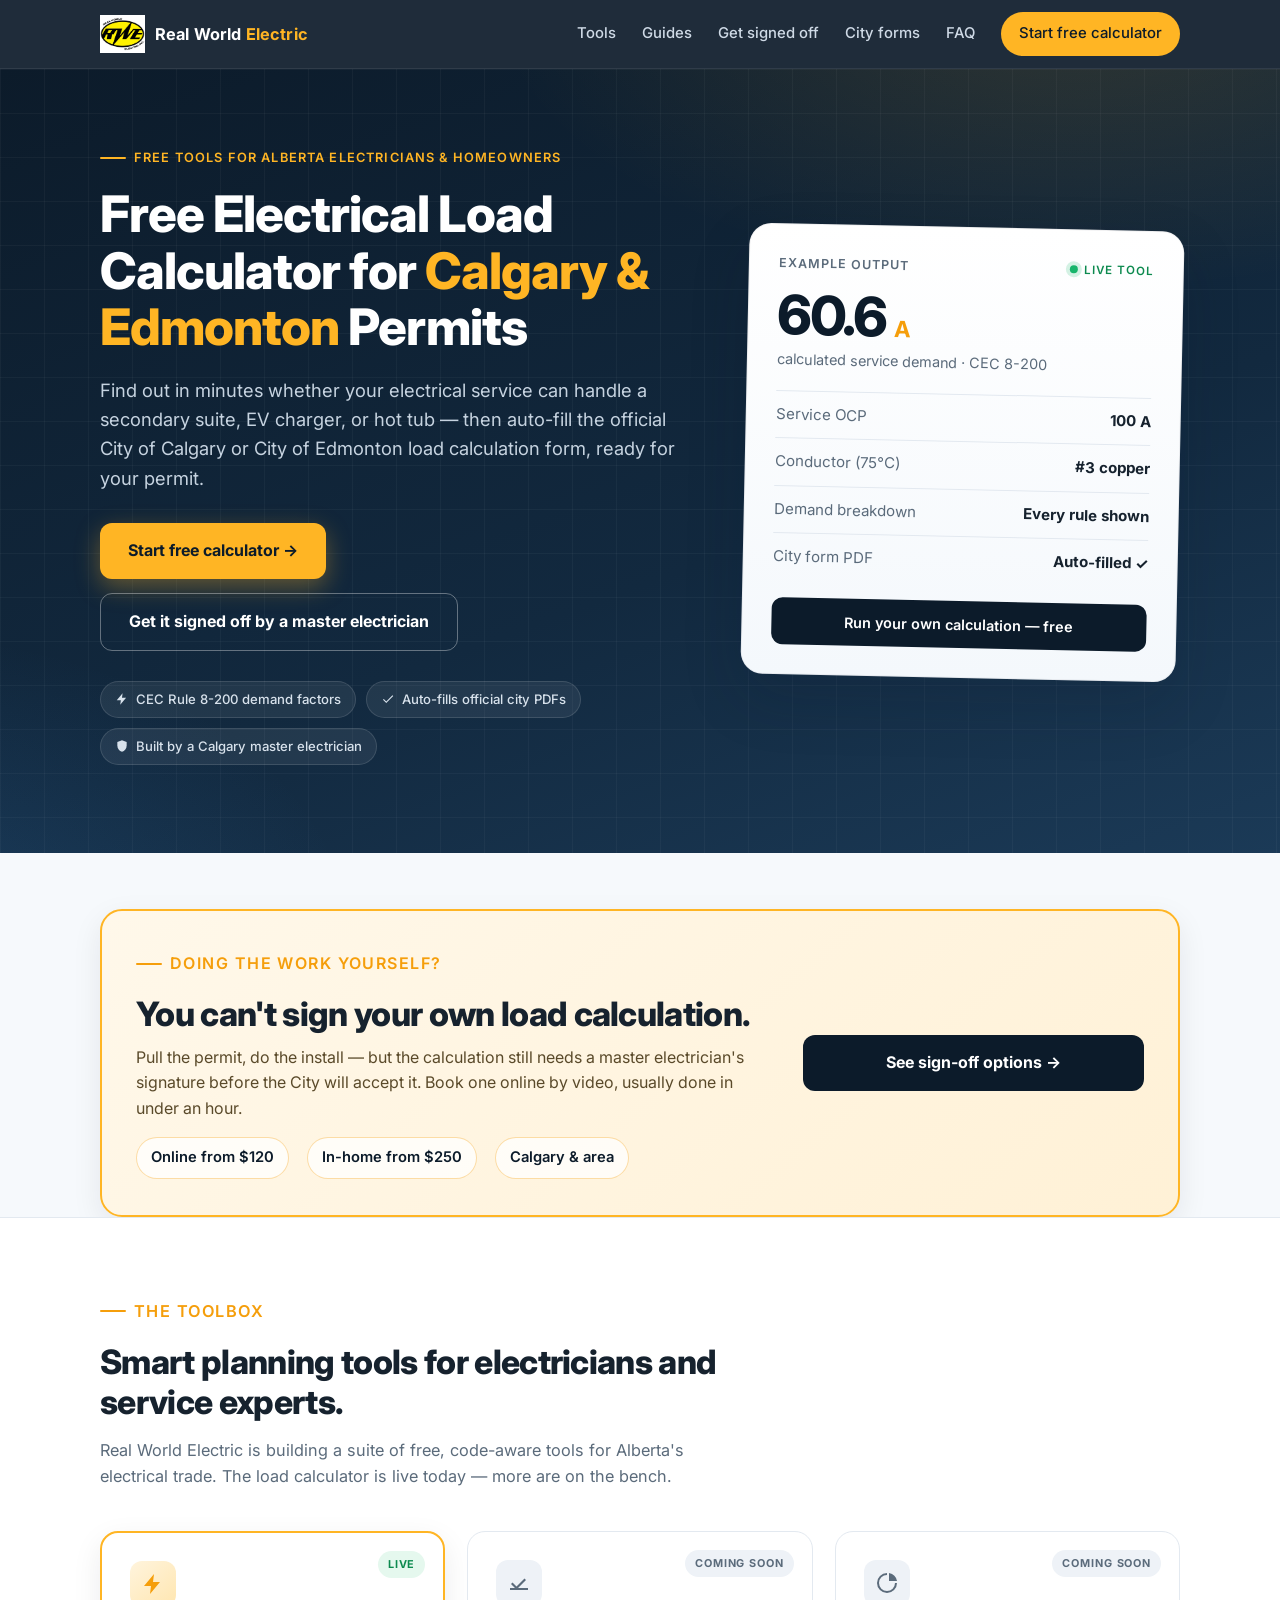
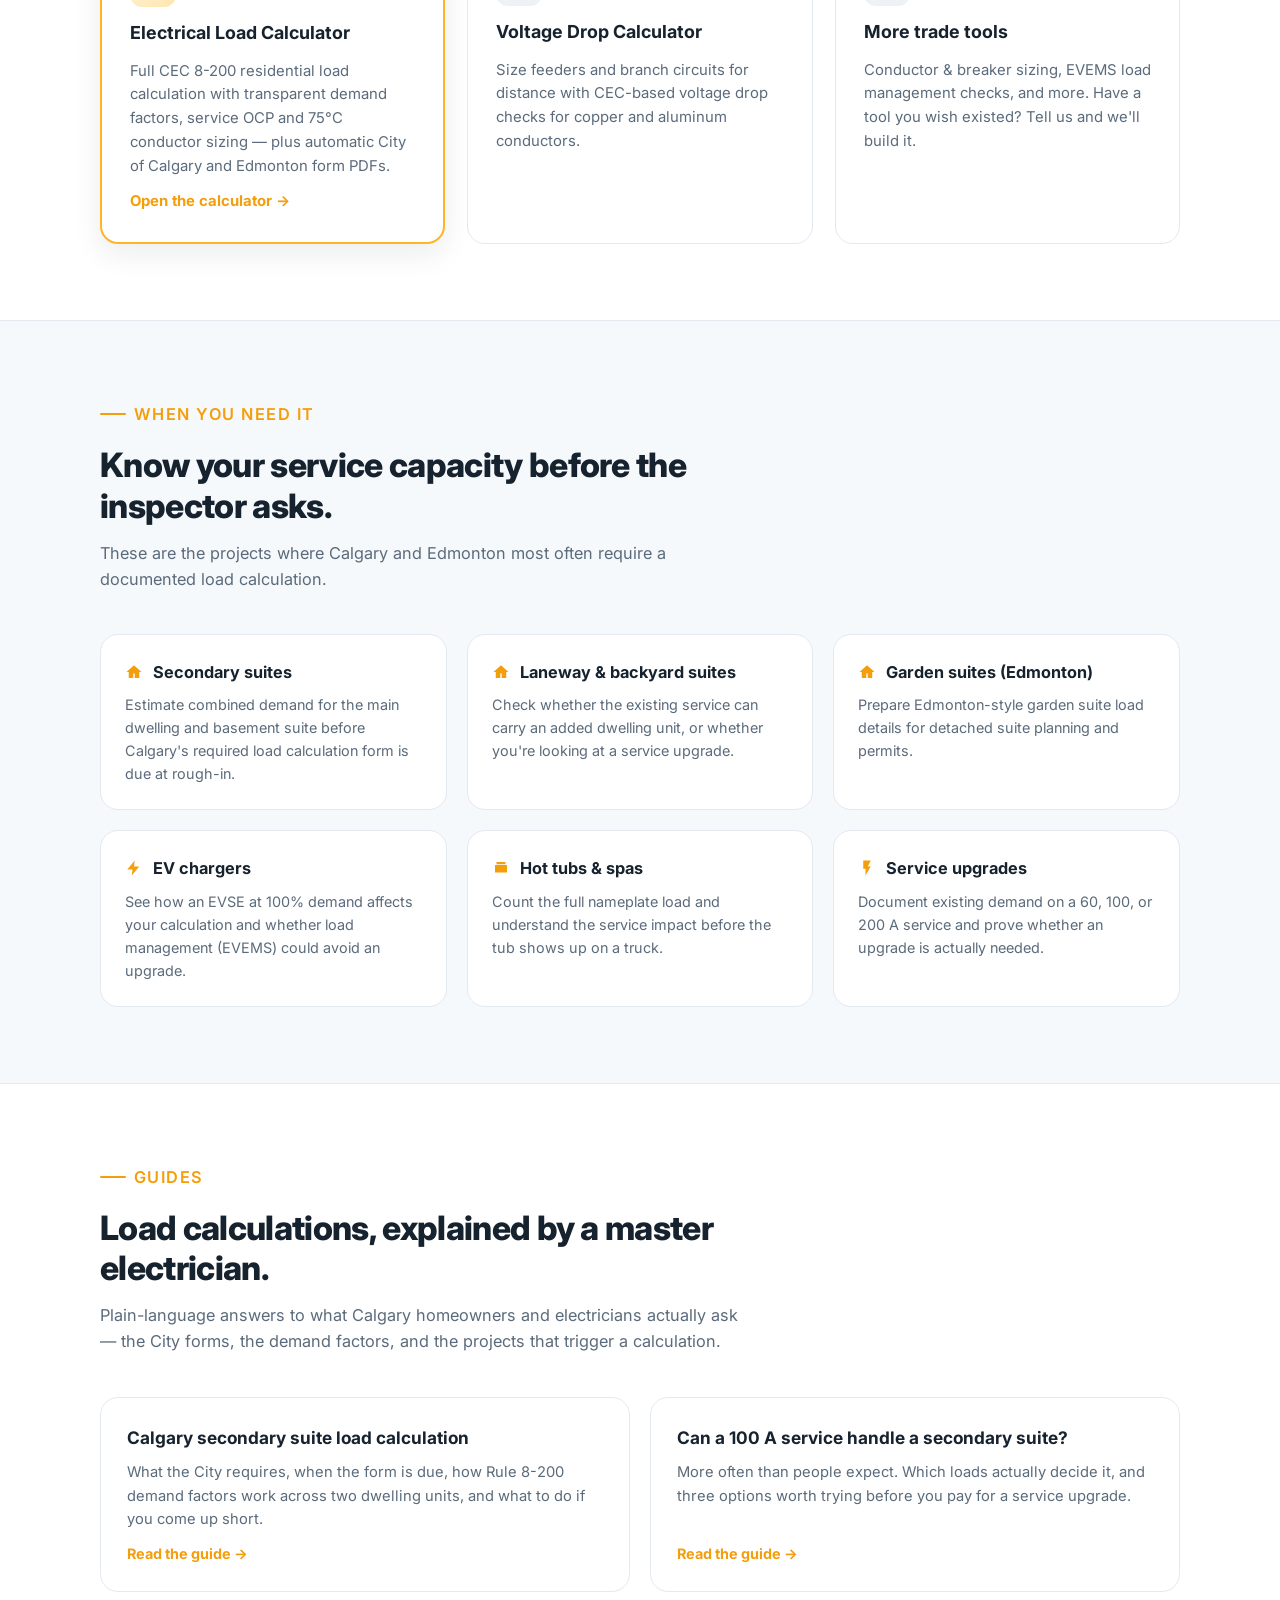
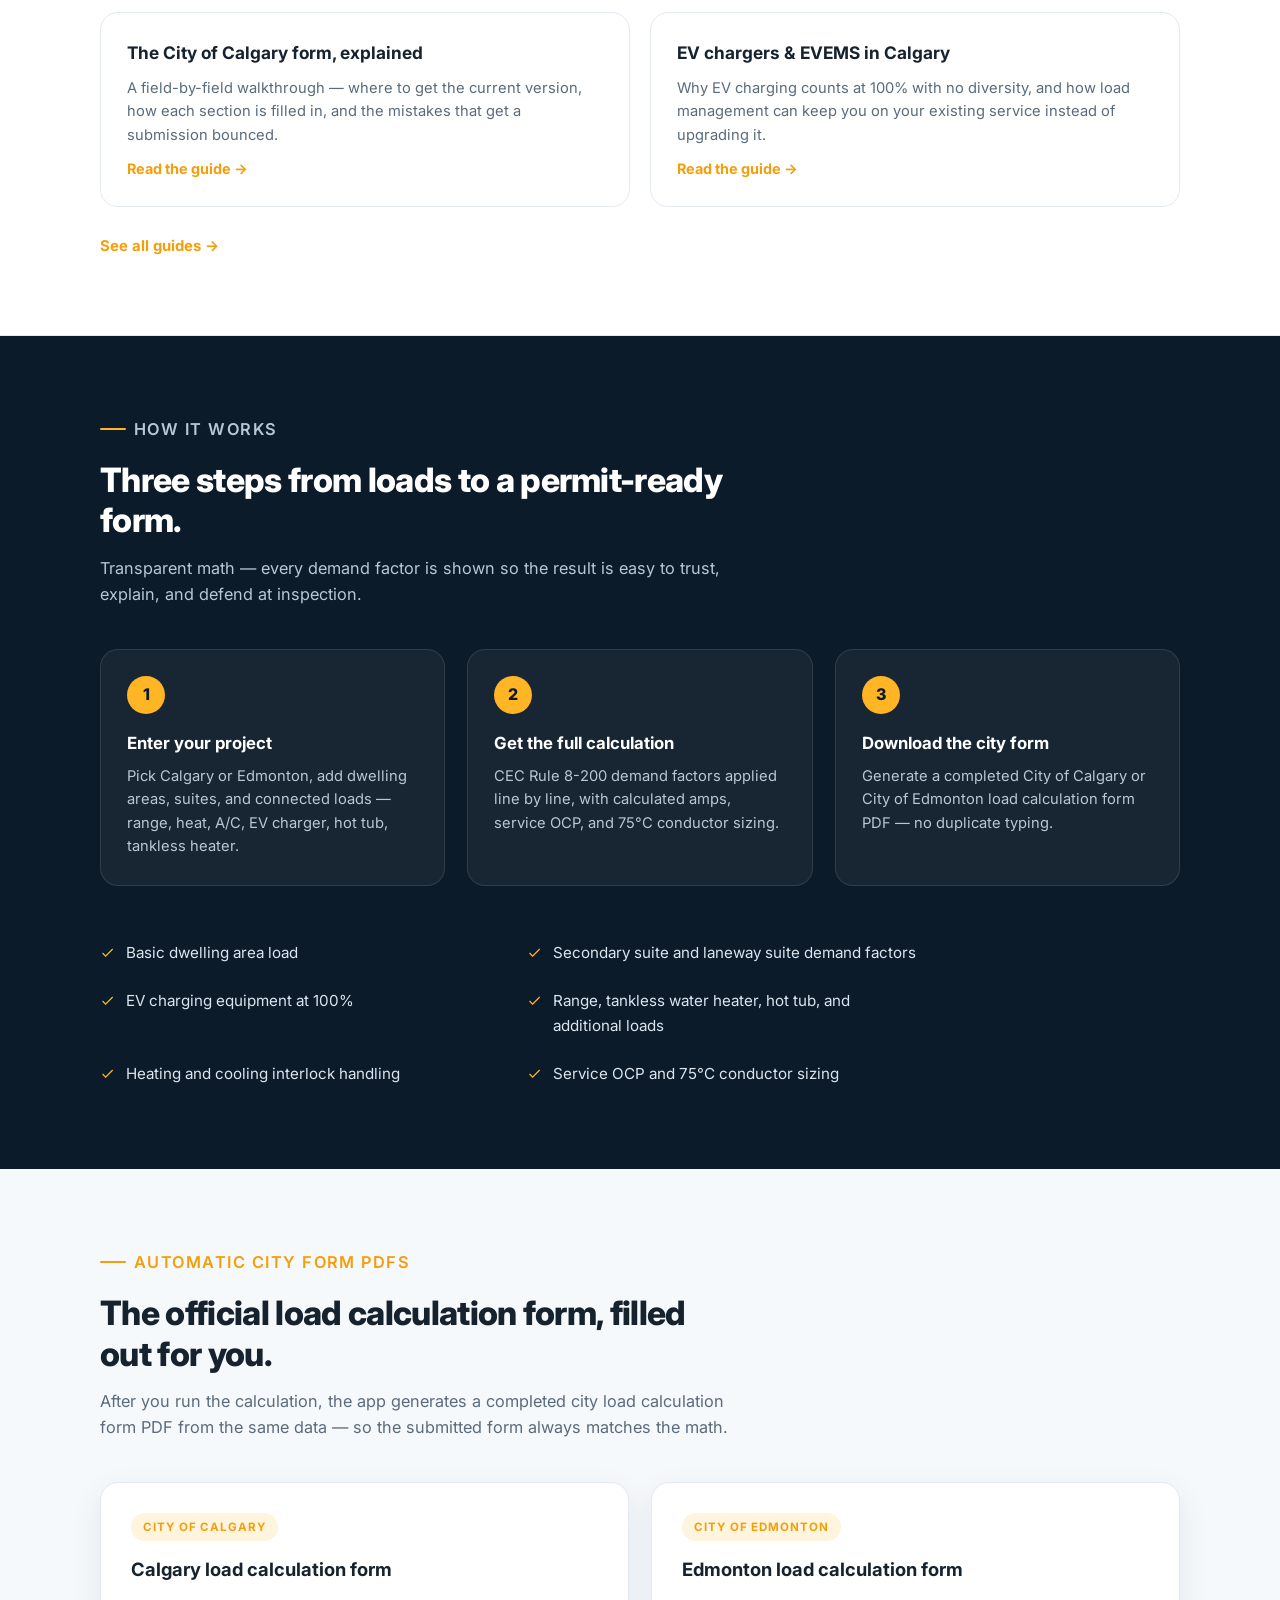
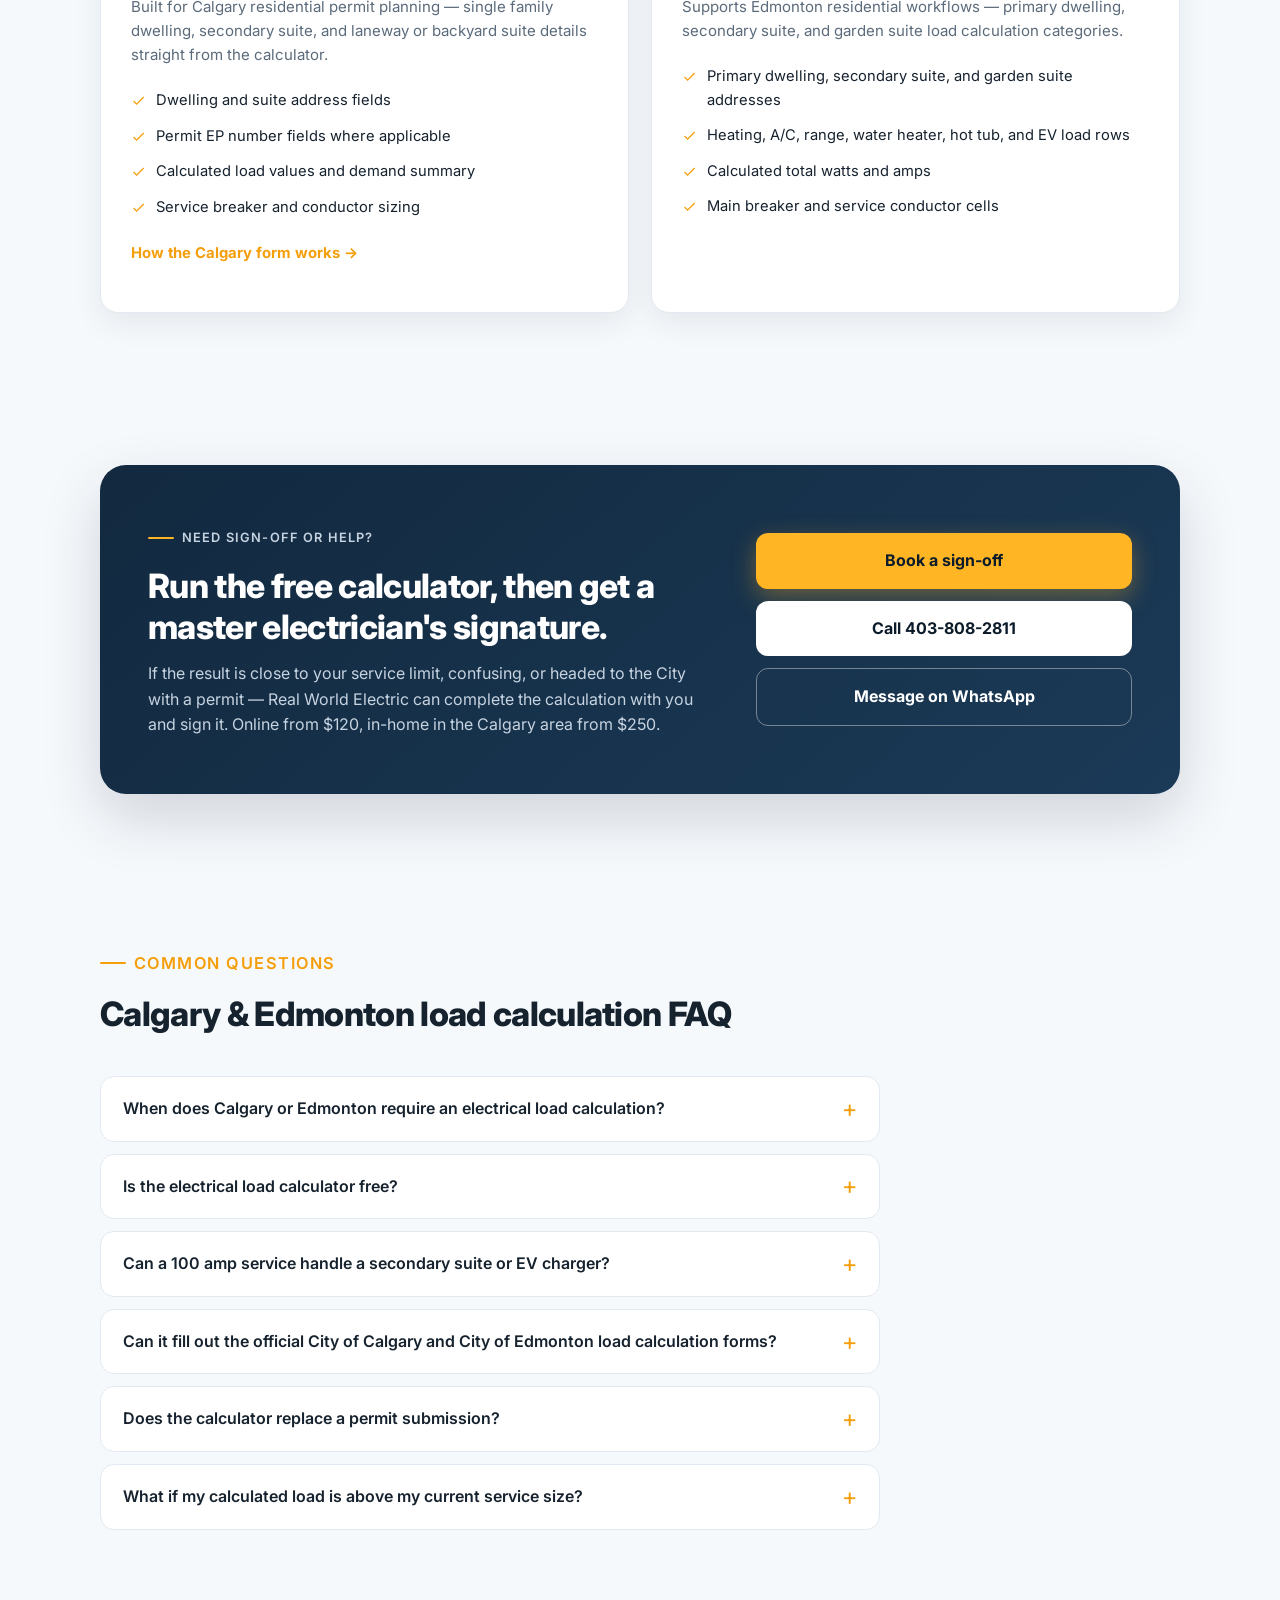
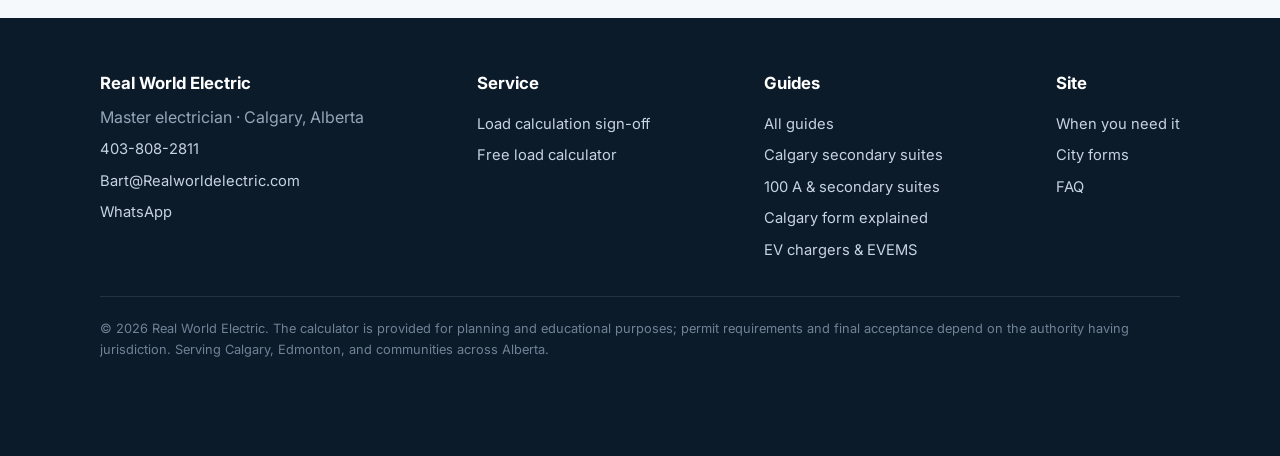
==== commit c04414e9: "Footer: link every guide from the homepage" ====
--- a/index.html
+++ b/index.html
@@ -5,7 +5,7 @@
   <meta name="viewport" content="width=device-width, initial-scale=1">
   <title>Free Electrical Load Calculator – Calgary &amp; Edmonton Permit Forms | Real World Electric</title>
   <meta name="description" content="Free CEC 8-200 electrical load calculator for Alberta. Check if your service can handle a secondary suite, EV charger or hot tub — and auto-fill the official City of Calgary and City of Edmonton load calculation forms.">
-  <link rel="canonical" href="https://smartplanning.realworldelectric.com/">
+  <link rel="canonical" href="https://realworldelectric.com/">
   <meta name="robots" content="index, follow">
   <meta name="theme-color" content="#0c1b2a">
 
@@ -14,8 +14,8 @@
   <meta property="og:title" content="Free Electrical Load Calculator for Calgary &amp; Edmonton Permits">
   <meta property="og:description" content="Run a CEC 8-200 load calculation in minutes and auto-fill the official City of Calgary or Edmonton load calculation form. Free, built by a Calgary master electrician.">
   <meta property="og:type" content="website">
-  <meta property="og:url" content="https://smartplanning.realworldelectric.com/">
-  <meta property="og:image" content="https://smartplanning.realworldelectric.com/assets/og-image.png">
+  <meta property="og:url" content="https://realworldelectric.com/">
+  <meta property="og:image" content="https://realworldelectric.com/assets/og-image.png">
   <meta property="og:image:width" content="1200">
   <meta property="og:image:height" content="630">
   <meta property="og:image:alt" content="Real World Electric — free electrical load calculator for Calgary and Edmonton permit forms">
@@ -23,7 +23,7 @@
   <meta name="twitter:card" content="summary_large_image">
   <meta name="twitter:title" content="Free Electrical Load Calculator for Calgary &amp; Edmonton Permits">
   <meta name="twitter:description" content="Run a CEC 8-200 load calculation in minutes and auto-fill the official city load calculation form. Free.">
-  <meta name="twitter:image" content="https://smartplanning.realworldelectric.com/assets/og-image.png">
+  <meta name="twitter:image" content="https://realworldelectric.com/assets/og-image.png">
 
   <!-- Icons -->
   <link rel="icon" href="assets/favicon.svg" type="image/svg+xml">
@@ -41,11 +41,11 @@
     "@graph": [
       {
         "@type": "Electrician",
-        "@id": "https://smartplanning.realworldelectric.com/#business",
+        "@id": "https://realworldelectric.com/#business",
         "name": "Real World Electric",
-        "url": "https://smartplanning.realworldelectric.com/",
-        "logo": "https://smartplanning.realworldelectric.com/assets/rwe-logo.png",
-        "image": "https://smartplanning.realworldelectric.com/assets/og-image.png",
+        "url": "https://realworldelectric.com/",
+        "logo": "https://realworldelectric.com/assets/rwe-logo.png",
+        "image": "https://realworldelectric.com/assets/og-image.png",
         "telephone": "+1-403-808-2811",
         "email": "Bart@Realworldelectric.com",
         "priceRange": "$$",
@@ -59,25 +59,25 @@
       },
       {
         "@type": "WebSite",
-        "@id": "https://smartplanning.realworldelectric.com/#website",
-        "url": "https://smartplanning.realworldelectric.com/",
+        "@id": "https://realworldelectric.com/#website",
+        "url": "https://realworldelectric.com/",
         "name": "Real World Electric — Smart Planning Tools",
-        "publisher": { "@id": "https://smartplanning.realworldelectric.com/#business" }
+        "publisher": { "@id": "https://realworldelectric.com/#business" }
       },
       {
         "@type": "SoftwareApplication",
-        "@id": "https://smartplanning.realworldelectric.com/#calculator",
+        "@id": "https://realworldelectric.com/#calculator",
         "name": "Calgary & Edmonton Electrical Load Calculator",
         "description": "Free residential electrical load calculator using Canadian Electrical Code Rule 8-200 demand factors, with automatic City of Calgary and City of Edmonton load calculation form PDF generation.",
         "applicationCategory": "BusinessApplication",
         "operatingSystem": "Web",
         "url": "https://loadcalculation.realworldelectric.com/",
         "offers": { "@type": "Offer", "price": "0", "priceCurrency": "CAD" },
-        "provider": { "@id": "https://smartplanning.realworldelectric.com/#business" }
+        "provider": { "@id": "https://realworldelectric.com/#business" }
       },
       {
         "@type": "FAQPage",
-        "@id": "https://smartplanning.realworldelectric.com/#faq",
+        "@id": "https://realworldelectric.com/#faq",
         "mainEntity": [
           {
             "@type": "Question",
@@ -323,6 +323,9 @@
       footer{padding-bottom:120px}
     }
   </style>
+<!-- Google tag (gtag.js) -->
+<script async src="https://www.googletagmanager.com/gtag/js?id=G-K3BF6QGHLL"></script>
+<script>window.dataLayer=window.dataLayer||[];function gtag(){dataLayer.push(arguments);}gtag('js',new Date());gtag('config','G-K3BF6QGHLL');</script>
 </head>
 <body>
 
@@ -650,6 +653,7 @@
           <a href="/guides/">All guides</a>
           <a href="/guides/calgary-secondary-suite-load-calculation/">Calgary secondary suites</a>
           <a href="/guides/can-100-amp-service-handle-secondary-suite/">100 A &amp; secondary suites</a>
+          <a href="/guides/city-of-calgary-load-calculation-form/">Calgary form explained</a>
           <a href="/guides/ev-charger-load-calculation-calgary/">EV chargers &amp; EVEMS</a>
         </div>
         <div class="footer-col">
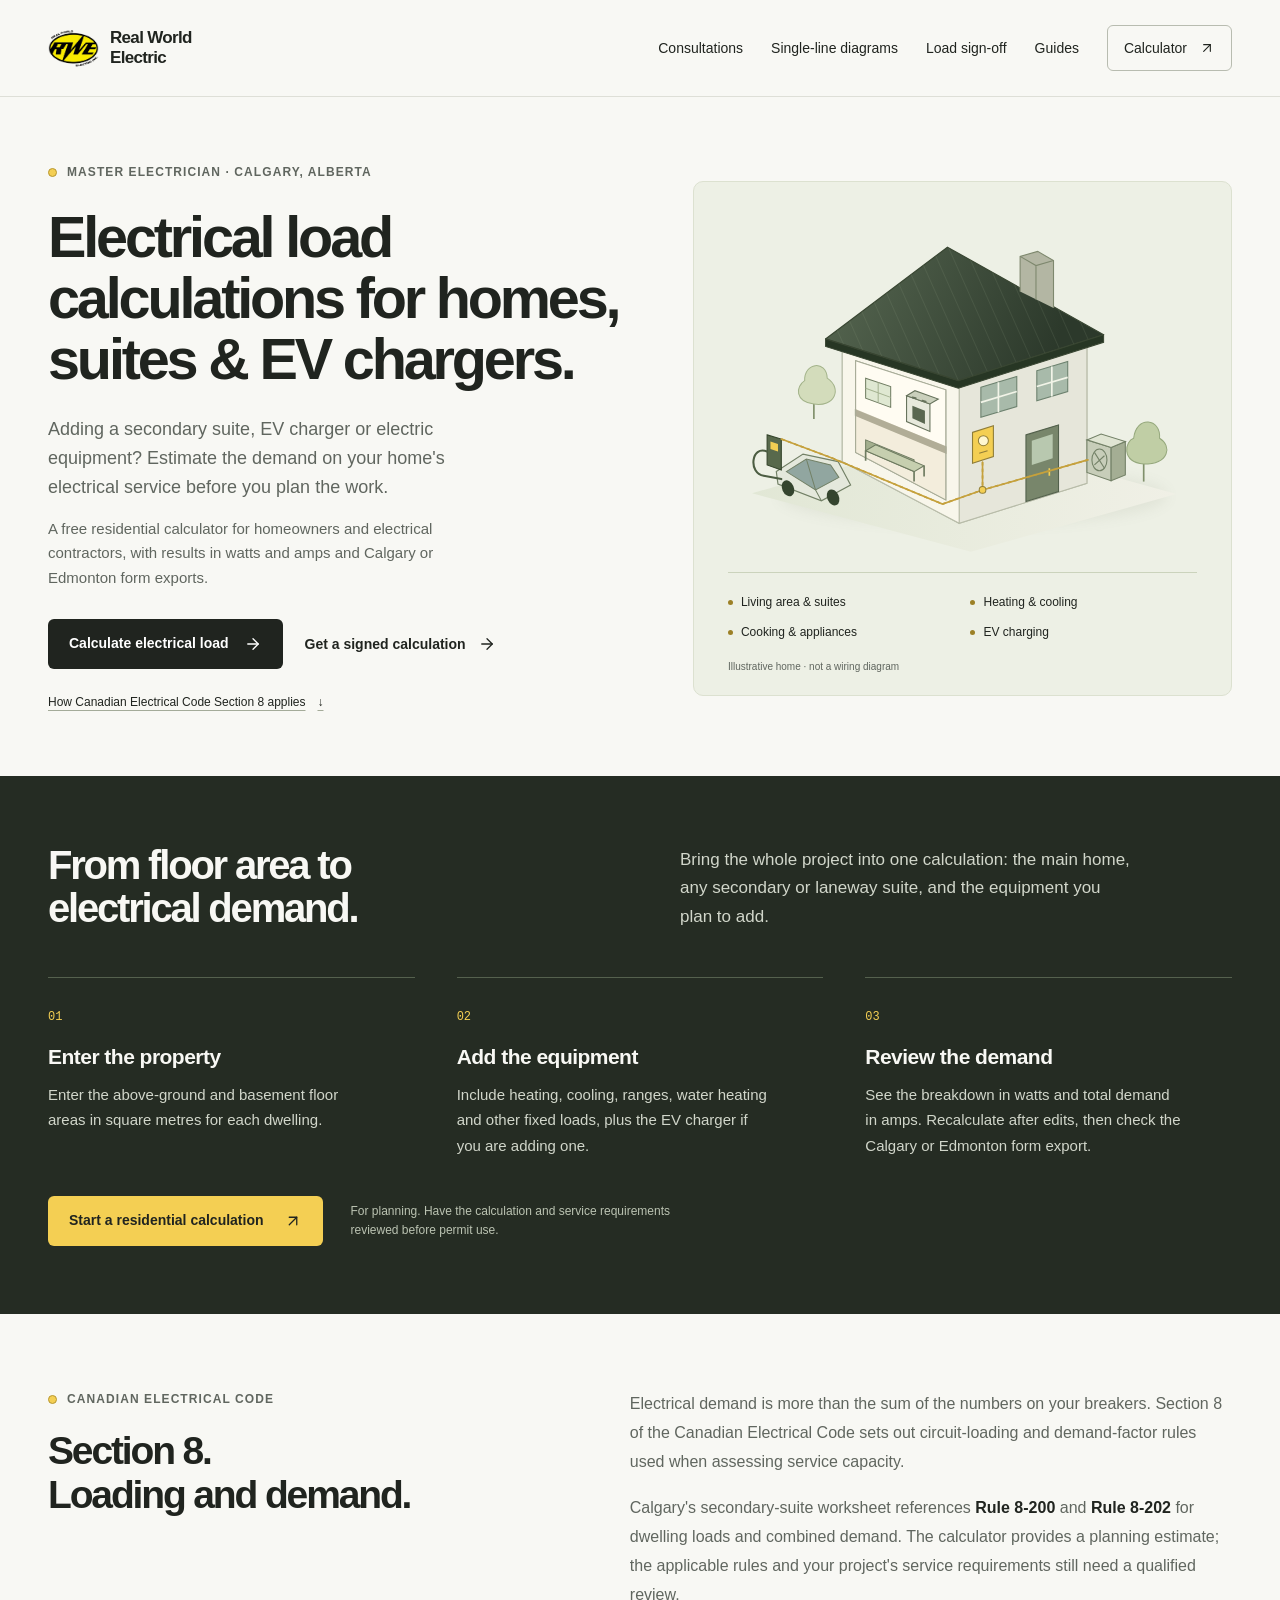
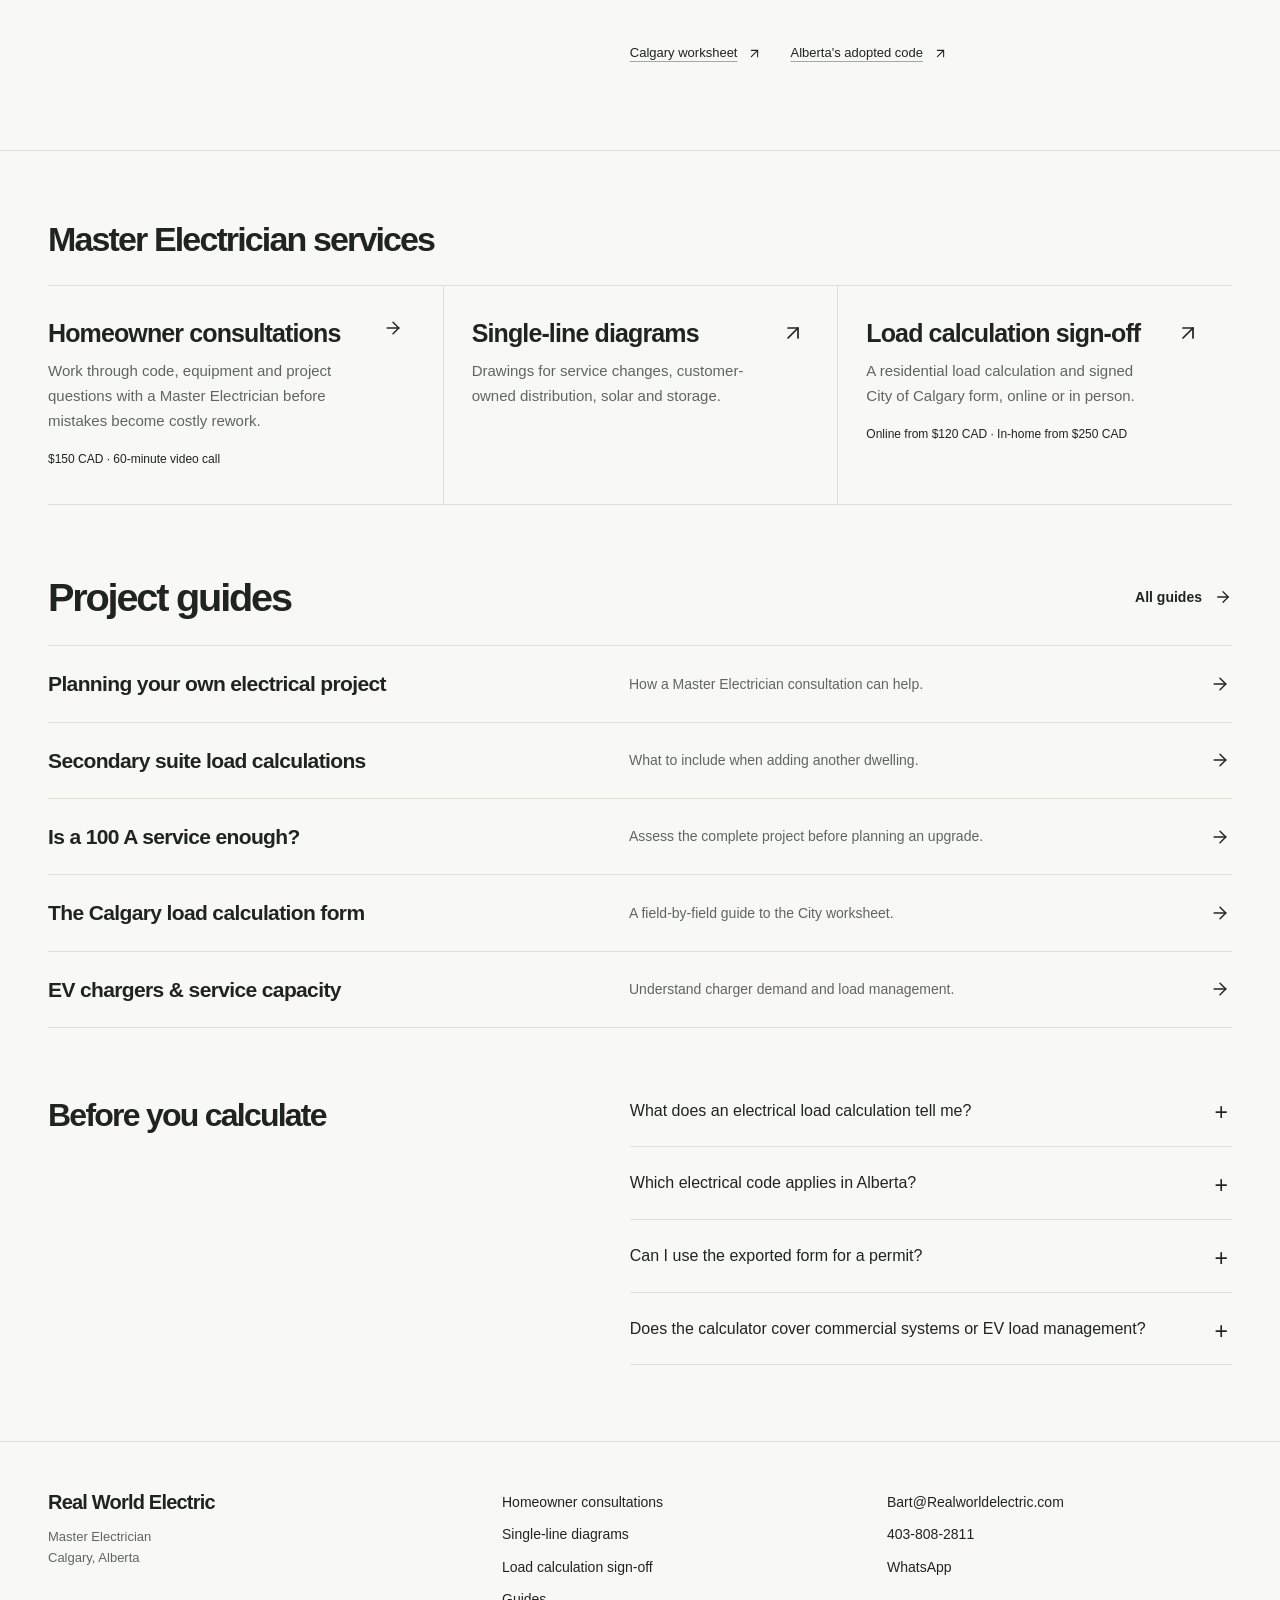
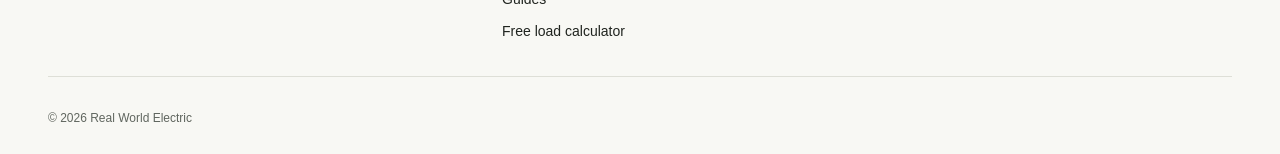
==== commit 25a6b014: "Redesign website and add homeowner consultations" ====
--- a/index.html
+++ b/index.html
@@ -3,673 +3,311 @@
 <head>
   <meta charset="utf-8">
   <meta name="viewport" content="width=device-width, initial-scale=1">
-  <title>Free Electrical Load Calculator – Calgary &amp; Edmonton Permit Forms | Real World Electric</title>
-  <meta name="description" content="Free CEC 8-200 electrical load calculator for Alberta. Check if your service can handle a secondary suite, EV charger or hot tub — and auto-fill the official City of Calgary and City of Edmonton load calculation forms.">
+  <title>Electrical Load Calculator &amp; Sign-Off | Real World Electric</title>
+  <meta name="description" content="Plan residential electrical loads for homes, suites and EV chargers. Free calculator, Calgary and Edmonton forms, and Master Electrician reviews.">
   <link rel="canonical" href="https://realworldelectric.com/">
   <meta name="robots" content="index, follow">
-  <meta name="theme-color" content="#0c1b2a">
+  <meta name="theme-color" content="#f8f8f4">
 
   <!-- Open Graph / social preview -->
-  <meta property="og:site_name" content="Real World Electric — Smart Planning Tools">
-  <meta property="og:title" content="Free Electrical Load Calculator for Calgary &amp; Edmonton Permits">
-  <meta property="og:description" content="Run a CEC 8-200 load calculation in minutes and auto-fill the official City of Calgary or Edmonton load calculation form. Free, built by a Calgary master electrician.">
+  <meta property="og:site_name" content="Real World Electric">
+  <meta property="og:title" content="Electrical Load Calculator &amp; Sign-Off | Real World Electric">
+  <meta property="og:description" content="Plan residential electrical loads for homes, suites and EV chargers. Free calculator, Calgary and Edmonton forms, and Master Electrician reviews.">
   <meta property="og:type" content="website">
   <meta property="og:url" content="https://realworldelectric.com/">
   <meta property="og:image" content="https://realworldelectric.com/assets/og-image.png">
   <meta property="og:image:width" content="1200">
   <meta property="og:image:height" content="630">
-  <meta property="og:image:alt" content="Real World Electric — free electrical load calculator for Calgary and Edmonton permit forms">
+  <meta property="og:image:alt" content="Real World Electric electrical load planning for homes, suites and EV chargers">
   <meta property="og:locale" content="en_CA">
   <meta name="twitter:card" content="summary_large_image">
-  <meta name="twitter:title" content="Free Electrical Load Calculator for Calgary &amp; Edmonton Permits">
-  <meta name="twitter:description" content="Run a CEC 8-200 load calculation in minutes and auto-fill the official city load calculation form. Free.">
+  <meta name="twitter:title" content="Electrical Load Calculator &amp; Sign-Off | Real World Electric">
+  <meta name="twitter:description" content="Plan residential electrical loads for homes, suites and EV chargers. Free calculator, Calgary and Edmonton forms, and Master Electrician reviews.">
   <meta name="twitter:image" content="https://realworldelectric.com/assets/og-image.png">
 
   <!-- Icons -->
-  <link rel="icon" href="assets/favicon.svg" type="image/svg+xml">
-  <link rel="apple-touch-icon" href="assets/rwe-logo.png">
+  <link rel="icon" href="/assets/favicon.svg" type="image/svg+xml">
+  <link rel="apple-touch-icon" href="/assets/rwe-logo.png">
 
   <!-- Fonts -->
-  <link rel="preconnect" href="https://fonts.googleapis.com">
-  <link rel="preconnect" href="https://fonts.gstatic.com" crossorigin>
-  <link href="https://fonts.googleapis.com/css2?family=Inter:wght@400;500;600;700;800&display=swap" rel="stylesheet">
-
   <!-- Structured data -->
   <script type="application/ld+json">
-  {
-    "@context": "https://schema.org",
-    "@graph": [
-      {
-        "@type": "Electrician",
-        "@id": "https://realworldelectric.com/#business",
-        "name": "Real World Electric",
-        "url": "https://realworldelectric.com/",
-        "logo": "https://realworldelectric.com/assets/rwe-logo.png",
-        "image": "https://realworldelectric.com/assets/og-image.png",
-        "telephone": "+1-403-808-2811",
-        "email": "Bart@Realworldelectric.com",
-        "priceRange": "$$",
-        "address": { "@type": "PostalAddress", "addressLocality": "Calgary", "addressRegion": "AB", "addressCountry": "CA" },
-        "areaServed": [
-          { "@type": "City", "name": "Calgary" },
-          { "@type": "City", "name": "Edmonton" },
-          { "@type": "State", "name": "Alberta" }
-        ],
-        "sameAs": [ "https://facebook.com/realworldelectric" ]
+{
+  "@context": "https://schema.org",
+  "@graph": [
+    {
+      "@type": "Electrician",
+      "@id": "https://realworldelectric.com/#business",
+      "name": "Real World Electric",
+      "url": "https://realworldelectric.com/",
+      "logo": "https://realworldelectric.com/assets/rwe-logo.png",
+      "image": "https://realworldelectric.com/assets/og-image.png",
+      "telephone": "+1-403-808-2811",
+      "email": "Bart@Realworldelectric.com",
+      "address": {
+        "@type": "PostalAddress",
+        "addressLocality": "Calgary",
+        "addressRegion": "AB",
+        "addressCountry": "CA"
       },
-      {
-        "@type": "WebSite",
-        "@id": "https://realworldelectric.com/#website",
-        "url": "https://realworldelectric.com/",
-        "name": "Real World Electric — Smart Planning Tools",
-        "publisher": { "@id": "https://realworldelectric.com/#business" }
+      "areaServed": [
+        {
+          "@type": "City",
+          "name": "Calgary"
+        },
+        {
+          "@type": "City",
+          "name": "Edmonton"
+        },
+        {
+          "@type": "State",
+          "name": "Alberta"
+        }
+      ],
+      "sameAs": [
+        "https://facebook.com/realworldelectric"
+      ]
+    },
+    {
+      "@type": "WebSite",
+      "@id": "https://realworldelectric.com/#website",
+      "url": "https://realworldelectric.com/",
+      "name": "Real World Electric",
+      "publisher": {
+        "@id": "https://realworldelectric.com/#business"
+      }
+    },
+    {
+      "@type": "SoftwareApplication",
+      "@id": "https://realworldelectric.com/#calculator",
+      "name": "Calgary & Edmonton Electrical Load Calculator",
+      "description": "Residential electrical load planning from floor areas and equipment ratings, with demand results in watts and amps and Calgary or Edmonton form exports. Qualified review is needed before permit use.",
+      "applicationCategory": "BusinessApplication",
+      "operatingSystem": "Web",
+      "url": "https://loadcalculation.realworldelectric.com/",
+      "offers": {
+        "@type": "Offer",
+        "price": "0",
+        "priceCurrency": "CAD"
       },
-      {
-        "@type": "SoftwareApplication",
-        "@id": "https://realworldelectric.com/#calculator",
-        "name": "Calgary & Edmonton Electrical Load Calculator",
-        "description": "Free residential electrical load calculator using Canadian Electrical Code Rule 8-200 demand factors, with automatic City of Calgary and City of Edmonton load calculation form PDF generation.",
-        "applicationCategory": "BusinessApplication",
-        "operatingSystem": "Web",
-        "url": "https://loadcalculation.realworldelectric.com/",
-        "offers": { "@type": "Offer", "price": "0", "priceCurrency": "CAD" },
-        "provider": { "@id": "https://realworldelectric.com/#business" }
-      },
-      {
-        "@type": "FAQPage",
-        "@id": "https://realworldelectric.com/#faq",
-        "mainEntity": [
-          {
-            "@type": "Question",
-            "name": "When does Calgary or Edmonton require an electrical load calculation?",
-            "acceptedAnswer": { "@type": "Answer", "text": "A load calculation is commonly required when you add a secondary suite, laneway or garden suite, EV charger, hot tub, or other major load, or when you upgrade the electrical service. Calgary asks for its secondary suite load calculation form before the electrical rough-in inspection, and Edmonton has an equivalent load calculation form." }
-          },
-          {
-            "@type": "Question",
-            "name": "Is the electrical load calculator free?",
-            "acceptedAnswer": { "@type": "Answer", "text": "Yes. The calculator is completely free to use, including the automatic City of Calgary and City of Edmonton form PDFs. If you need help interpreting the result or preparing for permit review, Real World Electric offers a master electrician review." }
-          },
-          {
-            "@type": "Question",
-            "name": "Can a 100 amp service handle a secondary suite or EV charger?",
-            "acceptedAnswer": { "@type": "Answer", "text": "Sometimes. It depends on the calculated demand under CEC Rule 8-200. Many homes can add a suite or EV charger on a 100 A service once demand factors are applied, while others need load management or a service upgrade. The calculator shows you where you stand in minutes." }
-          },
-          {
-            "@type": "Question",
-            "name": "Can it fill out the official City of Calgary and City of Edmonton load calculation forms?",
-            "acceptedAnswer": { "@type": "Answer", "text": "Yes. After you run the calculation, the app generates a completed City of Calgary or City of Edmonton load calculation form PDF using your project addresses, dwelling units, calculated watts and amps, breaker size, and conductor size." }
-          },
-          {
-            "@type": "Question",
-            "name": "Does the calculator replace a permit submission?",
-            "acceptedAnswer": { "@type": "Answer", "text": "No. It helps you estimate and document the electrical load before you apply. Permit requirements and final acceptance always depend on the authority having jurisdiction and your specific project." }
-          },
-          {
-            "@type": "Question",
-            "name": "What if my calculated load is above my current service size?",
-            "acceptedAnswer": { "@type": "Answer", "text": "You may need load management (such as an EVEMS for EV charging), revised equipment choices, or a service upgrade. Real World Electric can review the calculation and walk you through the options before you spend money on a permit." }
+      "provider": {
+        "@id": "https://realworldelectric.com/#business"
+      }
+    },
+    {
+      "@type": "FAQPage",
+      "@id": "https://realworldelectric.com/#faq",
+      "mainEntity": [
+        {
+          "@type": "Question",
+          "name": "What does an electrical load calculation tell me?",
+          "acceptedAnswer": {
+            "@type": "Answer",
+            "text": "It estimates the demand used to assess a property's electrical service. Floor area, equipment ratings and applicable demand factors all matter. It is not simply the total of the breaker ratings or the equipment's connected load."
           }
-        ]
-      }
-    ]
-  }
-  </script>
-
-  <style>
-    :root{
-      --navy:#0c1b2a;
-      --navy-2:#12293f;
-      --navy-3:#1b3a57;
-      --volt:#ffb524;
-      --volt-deep:#f59e0b;
-      --ink:#16222e;
-      --muted:#5b6b7b;
-      --line:#e3e9f0;
-      --bg:#f6f9fc;
-      --card:#ffffff;
-      --radius:18px;
-      --shadow:0 10px 30px rgba(12,27,42,.08);
-      --shadow-lg:0 24px 60px rgba(12,27,42,.16);
-      --font:'Inter',-apple-system,BlinkMacSystemFont,'Segoe UI',Roboto,sans-serif;
+        },
+        {
+          "@type": "Question",
+          "name": "Which electrical code applies in Alberta?",
+          "acceptedAnswer": {
+            "@type": "Answer",
+            "text": "Alberta currently uses the 2024 Canadian Electrical Code, CSA C22.1-24 (26th edition), in force since April 1, 2025. Confirm the requirements that apply to your project with the receiving authority."
+          }
+        },
+        {
+          "@type": "Question",
+          "name": "Can I use the exported form for a permit?",
+          "acceptedAnswer": {
+            "@type": "Answer",
+            "text": "Check the current City form requirements and have the calculation reviewed before submission. Recalculate after editing inputs and check the exported values. The app does not provide a signature or permit approval."
+          }
+        },
+        {
+          "@type": "Question",
+          "name": "Does the calculator cover commercial systems or EV load management?",
+          "acceptedAnswer": {
+            "@type": "Answer",
+            "text": "The calculator is for residential planning. It does not model EV energy-management systems. Commercial distribution, solar interconnection and other system designs need a separate assessment."
+          }
+        }
+      ]
     }
-    *{margin:0;padding:0;box-sizing:border-box}
-    html{scroll-behavior:smooth;scroll-padding-top:84px}
-    body{font-family:var(--font);color:var(--ink);background:var(--bg);line-height:1.6;-webkit-font-smoothing:antialiased}
-    img{max-width:100%;display:block}
-    a{color:inherit}
-    .wrap{max-width:1120px;margin:0 auto;padding:0 20px}
-
-    /* ---------- Header ---------- */
-    .site-header{position:sticky;top:0;z-index:50;background:rgba(12,27,42,.92);backdrop-filter:blur(12px);border-bottom:1px solid rgba(255,255,255,.08)}
-    .header-inner{display:flex;align-items:center;justify-content:space-between;gap:16px;height:68px;max-width:1120px;margin:0 auto;padding:0 20px}
-    .brand{display:flex;align-items:center;gap:10px;text-decoration:none;color:#fff;font-weight:700;font-size:1.02rem;letter-spacing:.01em}
-    .brand img{height:38px;width:auto}
-    .brand .bolt{color:var(--volt)}
-    .nav-links{display:flex;align-items:center;gap:26px}
-    .nav-links a{color:#cfdae6;text-decoration:none;font-size:.93rem;font-weight:500;transition:color .15s}
-    .nav-links a:hover{color:#fff}
-    .nav-cta{background:var(--volt);color:var(--navy)!important;font-weight:700;padding:10px 18px;border-radius:999px;transition:transform .15s,box-shadow .15s}
-    .nav-cta:hover{transform:translateY(-1px);box-shadow:0 6px 18px rgba(255,181,36,.35)}
-    .menu-btn{display:none;background:none;border:0;cursor:pointer;padding:8px}
-    .menu-btn span{display:block;width:22px;height:2px;background:#fff;margin:5px 0;border-radius:2px;transition:.2s}
-
-    /* ---------- Hero ---------- */
-    .hero{background:
-      radial-gradient(1000px 500px at 85% -10%, rgba(255,181,36,.14), transparent 60%),
-      radial-gradient(800px 500px at -10% 110%, rgba(64,145,220,.18), transparent 60%),
-      linear-gradient(160deg,var(--navy) 0%,var(--navy-2) 60%,var(--navy-3) 100%);
-      color:#fff;padding:72px 0 88px;position:relative;overflow:hidden}
-    .hero::before{content:"";position:absolute;inset:0;background-image:
-      linear-gradient(rgba(255,255,255,.035) 1px,transparent 1px),
-      linear-gradient(90deg,rgba(255,255,255,.035) 1px,transparent 1px);
-      background-size:44px 44px;pointer-events:none}
-    .hero-grid{display:grid;grid-template-columns:1.15fr .85fr;gap:56px;align-items:center;position:relative}
-    .eyebrow{display:inline-flex;align-items:center;gap:8px;font-size:.8rem;font-weight:600;letter-spacing:.09em;text-transform:uppercase;color:var(--volt);margin-bottom:18px}
-    .eyebrow::before{content:"";width:26px;height:2px;background:var(--volt);border-radius:2px}
-    h1{font-size:clamp(2rem,4.6vw,3.15rem);line-height:1.12;font-weight:800;letter-spacing:-.02em;margin-bottom:20px}
-    h1 .hl{color:var(--volt)}
-    .hero-text{font-size:clamp(1rem,1.6vw,1.15rem);color:#c6d3e0;max-width:56ch;margin-bottom:30px}
-    .hero-actions{display:flex;flex-wrap:wrap;gap:14px;margin-bottom:30px}
-    .button{display:inline-flex;align-items:center;justify-content:center;gap:8px;text-decoration:none;font-weight:700;font-size:1rem;padding:15px 28px;border-radius:12px;transition:transform .15s,box-shadow .15s}
-    .button.primary{background:var(--volt);color:var(--navy);box-shadow:0 8px 24px rgba(255,181,36,.35)}
-    .button.primary:hover{transform:translateY(-2px);box-shadow:0 12px 30px rgba(255,181,36,.45)}
-    .button.ghost{border:1.5px solid rgba(255,255,255,.35);color:#fff}
-    .button.ghost:hover{border-color:#fff;transform:translateY(-2px)}
-    .trust-chips{display:flex;flex-wrap:wrap;gap:10px}
-    .trust-chips span{display:inline-flex;align-items:center;gap:7px;font-size:.82rem;font-weight:500;color:#d8e2ec;background:rgba(255,255,255,.07);border:1px solid rgba(255,255,255,.12);padding:7px 14px;border-radius:999px}
-    .trust-chips svg{flex:none}
-
-    /* result card */
-    .result-card{background:linear-gradient(180deg,#ffffff,#f4f8fc);color:var(--ink);border-radius:22px;padding:30px;box-shadow:var(--shadow-lg);position:relative;transform:rotate(1.2deg)}
-    .result-card::after{content:"";position:absolute;inset:0;border-radius:22px;border:1px solid rgba(12,27,42,.06);pointer-events:none}
-    .card-topline{display:flex;justify-content:space-between;align-items:center;font-size:.78rem;font-weight:600;letter-spacing:.08em;text-transform:uppercase;color:var(--muted);margin-bottom:14px}
-    .live-dot{display:inline-flex;align-items:center;gap:6px;color:#0d8a4f;font-size:.72rem}
-    .live-dot::before{content:"";width:8px;height:8px;border-radius:50%;background:#18b56b;box-shadow:0 0 0 4px rgba(24,181,107,.18)}
-    .amps{font-size:3.4rem;font-weight:800;letter-spacing:-.03em;line-height:1;color:var(--navy)}
-    .amps small{font-size:1.4rem;color:var(--volt-deep);font-weight:700}
-    .amps-label{color:var(--muted);font-size:.9rem;margin:6px 0 20px}
-    .metric-row{display:flex;justify-content:space-between;align-items:center;padding:11px 0;border-top:1px solid var(--line);font-size:.94rem}
-    .metric-row span{color:var(--muted)}
-    .metric-row strong{font-weight:700}
-    .card-cta{margin-top:18px;text-align:center;background:var(--navy);color:#fff;text-decoration:none;font-weight:600;font-size:.9rem;padding:12px;border-radius:11px;display:block;transition:background .15s}
-    .card-cta:hover{background:var(--navy-3)}
-
-    /* ---------- Sections ---------- */
-    section{padding:76px 0}
-    .section-head{max-width:640px;margin-bottom:42px}
-    h2{font-size:clamp(1.5rem,3vw,2.1rem);font-weight:800;letter-spacing:-.02em;line-height:1.2;margin-bottom:14px}
-    .section-head p{color:var(--muted);font-size:1.02rem}
-    .eyebrow.dark{color:var(--volt-deep)}
-    .eyebrow.dark::before{background:var(--volt-deep)}
-
-    /* tools hub */
-    .tools{background:#fff;border-top:1px solid var(--line);border-bottom:1px solid var(--line)}
-    .tool-grid{display:grid;grid-template-columns:repeat(3,1fr);gap:22px}
-    .tool-card{background:var(--card);border:1px solid var(--line);border-radius:var(--radius);padding:28px;display:flex;flex-direction:column;gap:12px;transition:transform .18s,box-shadow .18s;position:relative}
-    .tool-card.live{border:2px solid var(--volt);box-shadow:var(--shadow)}
-    .tool-card:hover{transform:translateY(-4px);box-shadow:var(--shadow-lg)}
-    .tool-icon{width:46px;height:46px;border-radius:12px;display:grid;place-items:center;background:linear-gradient(140deg,#fff4dd,#ffe6b0);color:var(--volt-deep)}
-    .tool-card.soon .tool-icon{background:#eef2f7;color:var(--muted)}
-    .tool-card h3{font-size:1.12rem;font-weight:700}
-    .tool-card p{color:var(--muted);font-size:.93rem;flex:1}
-    .badge{position:absolute;top:18px;right:18px;font-size:.68rem;font-weight:700;letter-spacing:.08em;text-transform:uppercase;padding:5px 10px;border-radius:999px}
-    .badge.live{background:#e5f8ee;color:#0d8a4f}
-    .badge.soon{background:#eef2f7;color:var(--muted)}
-    .tool-link{font-weight:700;font-size:.93rem;color:var(--volt-deep);text-decoration:none}
-    .tool-link:hover{text-decoration:underline}
-
-    /* use cases */
-    .case-grid{display:grid;grid-template-columns:repeat(3,1fr);gap:20px}
-    .case-card{background:#fff;border:1px solid var(--line);border-radius:var(--radius);padding:24px;transition:transform .18s,box-shadow .18s}
-    .case-card:hover{transform:translateY(-3px);box-shadow:var(--shadow)}
-    .case-card h3{font-size:1.02rem;font-weight:700;margin-bottom:8px;display:flex;align-items:center;gap:10px}
-    .case-card h3 svg{color:var(--volt-deep);flex:none}
-    .case-card p{color:var(--muted);font-size:.9rem}
-
-    /* guides */
-    .guides-sec{background:#fff;border-top:1px solid var(--line);border-bottom:1px solid var(--line)}
-    .guide-grid{display:grid;grid-template-columns:repeat(2,1fr);gap:20px}
-    .guide-card{background:#fff;border:1px solid var(--line);border-radius:var(--radius);padding:26px;text-decoration:none;display:flex;flex-direction:column;gap:10px;transition:transform .18s,box-shadow .18s}
-    .guide-card:hover{transform:translateY(-4px);box-shadow:var(--shadow-lg)}
-    .guide-card h3{font-size:1.08rem;font-weight:700;color:var(--ink)}
-    .guide-card p{color:var(--muted);font-size:.92rem;flex:1}
-    .guide-card .more{font-weight:700;font-size:.9rem;color:var(--volt-deep)}
-
-    /* sign-off banner */
-    .signoff{background:linear-gradient(140deg,#fff8ea,#fff1d6);border:2px solid var(--volt);border-radius:22px;padding:36px 34px;display:grid;grid-template-columns:1.3fr .7fr;gap:34px;align-items:center;box-shadow:var(--shadow)}
-    .signoff h2{margin-bottom:10px}
-    .signoff p{color:#5a4a2a;font-size:1rem}
-    .signoff .price-line{display:flex;flex-wrap:wrap;gap:18px;margin-top:16px}
-    .signoff .price-line span{font-size:.92rem;font-weight:600;color:var(--navy);background:rgba(255,255,255,.75);border:1px solid rgba(245,158,11,.35);padding:8px 14px;border-radius:999px}
-    .button.dark{background:var(--navy);color:#fff}
-    .button.dark:hover{background:var(--navy-3);transform:translateY(-2px)}
-    .button.full{width:100%}
-
-    /* how it works */
-    .how{background:var(--navy);color:#fff}
-    .how h2{color:#fff}
-    .how .section-head p{color:#b9c7d5}
-    .steps{display:grid;grid-template-columns:repeat(3,1fr);gap:22px;margin-bottom:48px}
-    .step{background:rgba(255,255,255,.05);border:1px solid rgba(255,255,255,.1);border-radius:var(--radius);padding:26px}
-    .step-num{width:38px;height:38px;border-radius:50%;background:var(--volt);color:var(--navy);font-weight:800;display:grid;place-items:center;margin-bottom:16px}
-    .step h3{font-size:1.05rem;margin-bottom:8px}
-    .step p{color:#b9c7d5;font-size:.92rem}
-    .check-cols{display:grid;grid-template-columns:repeat(2,1fr);gap:10px 34px;max-width:820px}
-    .check-cols li{list-style:none;display:flex;gap:11px;align-items:flex-start;color:#dbe5ee;font-size:.95rem;padding:7px 0}
-    .check-cols svg{flex:none;margin-top:4px;color:var(--volt)}
-
-    /* city forms */
-    .form-grid{display:grid;grid-template-columns:1fr 1fr;gap:22px}
-    .form-card{background:#fff;border:1px solid var(--line);border-radius:var(--radius);padding:30px;box-shadow:var(--shadow)}
-    .form-card h3{font-size:1.15rem;font-weight:700;margin-bottom:10px}
-    .form-card>p{color:var(--muted);font-size:.94rem;margin-bottom:16px}
-    .form-card ul{list-style:none}
-    .form-card li{display:flex;gap:10px;align-items:flex-start;font-size:.92rem;color:var(--ink);padding:6px 0}
-    .form-card li svg{flex:none;margin-top:4px;color:var(--volt-deep)}
-    .city-tag{display:inline-block;font-size:.72rem;font-weight:700;letter-spacing:.08em;text-transform:uppercase;color:var(--volt-deep);background:#fff4dd;padding:5px 12px;border-radius:999px;margin-bottom:14px}
-
-    /* review CTA */
-    .review{background:linear-gradient(140deg,var(--navy-2),var(--navy-3));color:#fff;border-radius:26px;padding:56px 48px;display:grid;grid-template-columns:1.2fr .8fr;gap:44px;align-items:center;box-shadow:var(--shadow-lg)}
-    .review h2{color:#fff}
-    .review p{color:#c6d3e0}
-    .review-actions{display:flex;flex-direction:column;gap:12px}
-    .button.white{background:#fff;color:var(--navy)}
-    .button.white:hover{transform:translateY(-2px);box-shadow:0 10px 26px rgba(0,0,0,.25)}
-    .button.outline{border:1.5px solid rgba(255,255,255,.4);color:#fff}
-    .button.outline:hover{border-color:#fff}
-
-    /* FAQ */
-    .faq-list{max-width:780px}
-    details{background:#fff;border:1px solid var(--line);border-radius:14px;margin-bottom:12px;overflow:hidden}
-    summary{cursor:pointer;font-weight:600;font-size:1rem;padding:19px 52px 19px 22px;list-style:none;position:relative}
-    summary::-webkit-details-marker{display:none}
-    summary::after{content:"+";position:absolute;right:22px;top:50%;transform:translateY(-50%);font-size:1.5rem;font-weight:400;color:var(--volt-deep);transition:transform .2s}
-    details[open] summary::after{transform:translateY(-50%) rotate(45deg)}
-    details p{padding:0 22px 20px;color:var(--muted);font-size:.95rem}
-
-    /* footer */
-    footer{background:var(--navy);color:#93a5b7;padding:52px 0 96px}
-    .footer-grid{display:flex;justify-content:space-between;gap:32px;flex-wrap:wrap;align-items:flex-start}
-    .footer-brand{color:#fff;font-weight:700;font-size:1.05rem;margin-bottom:8px}
-    .footer-grid a{color:#c6d3e0;text-decoration:none;font-size:.92rem}
-    .footer-grid a:hover{color:#fff}
-    .footer-col{display:flex;flex-direction:column;gap:8px}
-    .footer-note{margin-top:34px;padding-top:22px;border-top:1px solid rgba(255,255,255,.1);font-size:.8rem;color:#6f8296}
-
-    /* sticky mobile CTA */
-    .mobile-cta{display:none;position:fixed;bottom:0;left:0;right:0;z-index:60;padding:10px 14px calc(10px + env(safe-area-inset-bottom));background:rgba(12,27,42,.96);backdrop-filter:blur(10px);border-top:1px solid rgba(255,255,255,.12)}
-    .mobile-cta a{display:block;text-align:center;background:var(--volt);color:var(--navy);font-weight:800;text-decoration:none;padding:14px;border-radius:12px;font-size:1rem}
-
-    /* ---------- Mobile ---------- */
-    @media (max-width:900px){
-      .hero-grid{grid-template-columns:1fr;gap:44px}
-      .result-card{transform:none;max-width:440px}
-      .tool-grid,.case-grid,.steps{grid-template-columns:1fr 1fr}
-      .form-grid,.review,.signoff{grid-template-columns:1fr}
-      .review{padding:40px 28px}
-      .check-cols{grid-template-columns:1fr}
-    }
-    @media (max-width:640px){
-      .nav-links{display:none;position:absolute;top:68px;left:0;right:0;background:var(--navy);flex-direction:column;align-items:stretch;gap:0;padding:10px 20px 20px;border-bottom:1px solid rgba(255,255,255,.1)}
-      .nav-links.open{display:flex}
-      .nav-links a{padding:13px 4px;font-size:1rem;border-bottom:1px solid rgba(255,255,255,.07)}
-      .nav-links .nav-cta{margin-top:14px;text-align:center;border-bottom:none}
-      .menu-btn{display:block}
-      .hero{padding:52px 0 64px}
-      section{padding:56px 0}
-      .tool-grid,.case-grid,.steps,.guide-grid{grid-template-columns:1fr}
-      .hero-actions .button{width:100%}
-      .mobile-cta{display:block}
-      footer{padding-bottom:120px}
-    }
-  </style>
-<!-- Google tag (gtag.js) -->
-<script async src="https://www.googletagmanager.com/gtag/js?id=G-K3BF6QGHLL"></script>
-<script>window.dataLayer=window.dataLayer||[];function gtag(){dataLayer.push(arguments);}gtag('js',new Date());gtag('config','G-K3BF6QGHLL');</script>
+  ]
+}
+</script>
+
+  <link rel="stylesheet" href="/assets/site.css">
+  <link rel="stylesheet" href="/assets/home.css">
+
+  <script defer src="/assets/site.js">
+</script>
 </head>
 <body>
-
+  <a class="skip-link" href="#main-content">Skip to content</a>
   <header class="site-header">
-    <div class="header-inner">
-      <a class="brand" href="/" aria-label="Real World Electric home">
-        <img src="assets/rwe-logo.png" alt="Real World Electric logo" width="38" height="38">
-        <span>Real World <span class="bolt">Electric</span></span>
-      </a>
-      <button class="menu-btn" aria-label="Toggle menu" aria-expanded="false" onclick="const n=document.querySelector('.nav-links');n.classList.toggle('open');this.setAttribute('aria-expanded',n.classList.contains('open'))">
-        <span></span><span></span><span></span>
-      </button>
-      <nav class="nav-links" aria-label="Primary navigation">
-        <a href="#tools">Tools</a>
-        <a href="/guides/">Guides</a>
-        <a href="/load-calculation-sign-off/">Get signed off</a>
-        <a href="#city-forms">City forms</a>
-        <a href="#faq">FAQ</a>
-        <a class="nav-cta" href="https://loadcalculation.realworldelectric.com/">Start free calculator</a>
-      </nav>
+<div class="header-inner">
+<a class="brand" href="/" aria-label="Real World Electric home">
+<img src="/assets/rwe-logo.png" alt="" width="51" height="43">
+<span>Real World<br>Electric</span>
+</a>
+<button class="menu-btn" type="button" aria-label="Toggle menu" aria-controls="site-navigation" aria-expanded="false" hidden>Menu <svg aria-hidden="true" width="18" height="18" viewBox="0 0 24 24" fill="none" stroke="currentColor" stroke-width="1.7">
+<path d="M4 8h16M4 16h16"/>
+</svg>
+</button>
+<nav class="nav-links" id="site-navigation" aria-label="Primary navigation">
+<a href="/homeowner-consultations/">Consultations</a>
+<a href="/single-line-diagrams/">Single-line diagrams</a>
+<a href="/load-calculation-sign-off/">Load sign-off</a>
+<a href="/guides/">Guides</a>
+<a class="nav-cta" href="https://loadcalculation.realworldelectric.com/">Calculator <svg aria-hidden="true" focusable="false" width="18" height="18" viewBox="0 0 24 24" fill="none" stroke="currentColor" stroke-width="1.7" stroke-linecap="round" stroke-linejoin="round">
+<path d="M7 7h10v10"/>
+<path d="M7 17 17 7"/>
+</svg>
+</a>
+</nav>
+</div>
+</header>
+
+  <main tabindex="-1" id="main-content">
+<section class="home-hero" aria-labelledby="home-title">
+  <div class="wrap hero-grid">
+    <div class="hero-copy">
+      <p class="eyebrow">Master Electrician &middot; Calgary, Alberta</p>
+      <h1 id="home-title">Electrical load calculations for homes, suites &amp; EV chargers.</h1>
+      <p class="standfirst">Adding a secondary suite, EV charger or electric equipment? Estimate the demand on your home's electrical service before you plan the work.</p>
+      <p class="hero-detail">A free residential calculator for homeowners and electrical contractors, with results in watts and amps and Calgary or Edmonton form exports.</p>
+      <div class="hero-actions">
+        <a class="button primary" href="https://loadcalculation.realworldelectric.com/">Calculate electrical load <svg aria-hidden="true" focusable="false" width="18" height="18" viewBox="0 0 24 24" fill="none" stroke="currentColor" stroke-width="1.7" stroke-linecap="round" stroke-linejoin="round"><path d="M5 12h14"/><path d="m12 5 7 7-7 7"/></svg></a>
+        <a class="text-link" href="/load-calculation-sign-off/">Get a signed calculation <svg aria-hidden="true" focusable="false" width="18" height="18" viewBox="0 0 24 24" fill="none" stroke="currentColor" stroke-width="1.7" stroke-linecap="round" stroke-linejoin="round"><path d="M5 12h14"/><path d="m12 5 7 7-7 7"/></svg></a>
+      </div>
+      <a class="code-jump" href="#code-reference">How Canadian Electrical Code Section 8 applies <span aria-hidden="true">&darr;</span></a>
     </div>
-  </header>
-
-  <main>
-    <!-- ============ HERO ============ -->
-    <section class="hero">
-      <div class="wrap hero-grid">
-        <div>
-          <p class="eyebrow">Free tools for Alberta electricians &amp; homeowners</p>
-          <h1>Free Electrical Load Calculator for <span class="hl">Calgary &amp; Edmonton</span> Permits</h1>
-          <p class="hero-text">Find out in minutes whether your electrical service can handle a secondary suite, EV charger, or hot tub — then auto-fill the official City of Calgary or City of Edmonton load calculation form, ready for your permit.</p>
-          <div class="hero-actions">
-            <a class="button primary" href="https://loadcalculation.realworldelectric.com/">Start free calculator →</a>
-            <a class="button ghost" href="/load-calculation-sign-off/">Get it signed off by a master electrician</a>
-          </div>
-          <div class="trust-chips">
-            <span><svg width="14" height="14" viewBox="0 0 24 24" fill="currentColor" aria-hidden="true"><path d="M13 2 3 14h7l-1 8 10-12h-7l1-8z"/></svg>CEC Rule 8-200 demand factors</span>
-            <span><svg width="14" height="14" viewBox="0 0 24 24" fill="currentColor" aria-hidden="true"><path d="M9 16.2 4.8 12l-1.4 1.4L9 19 21 7l-1.4-1.4z"/></svg>Auto-fills official city PDFs</span>
-            <span><svg width="14" height="14" viewBox="0 0 24 24" fill="currentColor" aria-hidden="true"><path d="M12 2 4 5v6c0 5 3.4 9.7 8 11 4.6-1.3 8-6 8-11V5l-8-3z"/></svg>Built by a Calgary master electrician</span>
-          </div>
-        </div>
-        <aside class="result-card" aria-label="Example calculator output">
-          <div class="card-topline"><span>Example output</span><span class="live-dot">Live tool</span></div>
-          <div class="amps">60.6 <small>A</small></div>
-          <p class="amps-label">calculated service demand · CEC 8-200</p>
-          <div class="metric-row"><span>Service OCP</span><strong>100 A</strong></div>
-          <div class="metric-row"><span>Conductor (75°C)</span><strong>#3 copper</strong></div>
-          <div class="metric-row"><span>Demand breakdown</span><strong>Every rule shown</strong></div>
-          <div class="metric-row"><span>City form PDF</span><strong>Auto-filled ✓</strong></div>
-          <a class="card-cta" href="https://loadcalculation.realworldelectric.com/">Run your own calculation — free</a>
-        </aside>
-      </div>
-    </section>
-
-    <!-- ============ SIGN-OFF BANNER ============ -->
-    <section style="padding-top:56px;padding-bottom:0">
-      <div class="wrap">
-        <div class="signoff">
-          <div>
-            <p class="eyebrow dark">Doing the work yourself?</p>
-            <h2>You can't sign your own load calculation.</h2>
-            <p>Pull the permit, do the install — but the calculation still needs a master electrician's signature before the City will accept it. Book one online by video, usually done in under an hour.</p>
-            <div class="price-line">
-              <span>Online from $120</span>
-              <span>In-home from $250</span>
-              <span>Calgary &amp; area</span>
-            </div>
-          </div>
-          <div>
-            <a class="button dark full" href="/load-calculation-sign-off/">See sign-off options →</a>
-          </div>
-        </div>
-      </div>
-    </section>
-
-    <!-- ============ TOOLS HUB ============ -->
-    <section class="tools" id="tools">
-      <div class="wrap">
-        <div class="section-head">
-          <p class="eyebrow dark">The toolbox</p>
-          <h2>Smart planning tools for electricians and service experts.</h2>
-          <p>Real World Electric is building a suite of free, code-aware tools for Alberta's electrical trade. The load calculator is live today — more are on the bench.</p>
-        </div>
-        <div class="tool-grid">
-          <article class="tool-card live">
-            <span class="badge live">Live</span>
-            <div class="tool-icon"><svg width="24" height="24" viewBox="0 0 24 24" fill="currentColor" aria-hidden="true"><path d="M13 2 3 14h7l-1 8 10-12h-7l1-8z"/></svg></div>
-            <h3>Electrical Load Calculator</h3>
-            <p>Full CEC 8-200 residential load calculation with transparent demand factors, service OCP and 75°C conductor sizing — plus automatic City of Calgary and Edmonton form PDFs.</p>
-            <a class="tool-link" href="https://loadcalculation.realworldelectric.com/">Open the calculator →</a>
-          </article>
-          <article class="tool-card soon">
-            <span class="badge soon">Coming soon</span>
-            <div class="tool-icon"><svg width="24" height="24" viewBox="0 0 24 24" fill="currentColor" aria-hidden="true"><path d="M3 17h18v2H3v-2zm2.5-5.5 4 4 8-8L19 9l-9.5 9.5L4 13l1.5-1.5z"/></svg></div>
-            <h3>Voltage Drop Calculator</h3>
-            <p>Size feeders and branch circuits for distance with CEC-based voltage drop checks for copper and aluminum conductors.</p>
-          </article>
-          <article class="tool-card soon">
-            <span class="badge soon">Coming soon</span>
-            <div class="tool-icon"><svg width="24" height="24" viewBox="0 0 24 24" fill="currentColor" aria-hidden="true"><path d="M12 2a10 10 0 1 0 10 10h-2a8 8 0 1 1-8-8V2zm2 0v8h8A10 10 0 0 0 14 2z"/></svg></div>
-            <h3>More trade tools</h3>
-            <p>Conductor &amp; breaker sizing, EVEMS load management checks, and more. Have a tool you wish existed? Tell us and we'll build it.</p>
-          </article>
-        </div>
-      </div>
-    </section>
-
-    <!-- ============ USE CASES ============ -->
-    <section id="projects">
-      <div class="wrap">
-        <div class="section-head">
-          <p class="eyebrow dark">When you need it</p>
-          <h2>Know your service capacity before the inspector asks.</h2>
-          <p>These are the projects where Calgary and Edmonton most often require a documented load calculation.</p>
-        </div>
-        <div class="case-grid">
-          <article class="case-card">
-            <h3><svg width="18" height="18" viewBox="0 0 24 24" fill="currentColor" aria-hidden="true"><path d="M12 3 2 12h3v8h6v-6h2v6h6v-8h3L12 3z"/></svg>Secondary suites</h3>
-            <p>Estimate combined demand for the main dwelling and basement suite before Calgary's required load calculation form is due at rough-in.</p>
-          </article>
-          <article class="case-card">
-            <h3><svg width="18" height="18" viewBox="0 0 24 24" fill="currentColor" aria-hidden="true"><path d="M12 3 2 12h3v8h6v-6h2v6h6v-8h3L12 3z"/></svg>Laneway &amp; backyard suites</h3>
-            <p>Check whether the existing service can carry an added dwelling unit, or whether you're looking at a service upgrade.</p>
-          </article>
-          <article class="case-card">
-            <h3><svg width="18" height="18" viewBox="0 0 24 24" fill="currentColor" aria-hidden="true"><path d="M12 3 2 12h3v8h6v-6h2v6h6v-8h3L12 3z"/></svg>Garden suites (Edmonton)</h3>
-            <p>Prepare Edmonton-style garden suite load details for detached suite planning and permits.</p>
-          </article>
-          <article class="case-card">
-            <h3><svg width="18" height="18" viewBox="0 0 24 24" fill="currentColor" aria-hidden="true"><path d="M13 2 3 14h7l-1 8 10-12h-7l1-8z"/></svg>EV chargers</h3>
-            <p>See how an EVSE at 100% demand affects your calculation and whether load management (EVEMS) could avoid an upgrade.</p>
-          </article>
-          <article class="case-card">
-            <h3><svg width="18" height="18" viewBox="0 0 24 24" fill="currentColor" aria-hidden="true"><path d="M4 8h16v10H4V8zm2-4h12v3H6V4z"/></svg>Hot tubs &amp; spas</h3>
-            <p>Count the full nameplate load and understand the service impact before the tub shows up on a truck.</p>
-          </article>
-          <article class="case-card">
-            <h3><svg width="18" height="18" viewBox="0 0 24 24" fill="currentColor" aria-hidden="true"><path d="M7 2v11h3v9l7-12h-4l4-8H7z"/></svg>Service upgrades</h3>
-            <p>Document existing demand on a 60, 100, or 200 A service and prove whether an upgrade is actually needed.</p>
-          </article>
-        </div>
-      </div>
-    </section>
-
-    <!-- ============ GUIDES ============ -->
-    <section class="guides-sec" id="guides">
-      <div class="wrap">
-        <div class="section-head">
-          <p class="eyebrow dark">Guides</p>
-          <h2>Load calculations, explained by a master electrician.</h2>
-          <p>Plain-language answers to what Calgary homeowners and electricians actually ask — the City forms, the demand factors, and the projects that trigger a calculation.</p>
-        </div>
-        <div class="guide-grid">
-          <a class="guide-card" href="/guides/calgary-secondary-suite-load-calculation/">
-            <h3>Calgary secondary suite load calculation</h3>
-            <p>What the City requires, when the form is due, how Rule 8-200 demand factors work across two dwelling units, and what to do if you come up short.</p>
-            <span class="more">Read the guide →</span>
-          </a>
-          <a class="guide-card" href="/guides/can-100-amp-service-handle-secondary-suite/">
-            <h3>Can a 100 A service handle a secondary suite?</h3>
-            <p>More often than people expect. Which loads actually decide it, and three options worth trying before you pay for a service upgrade.</p>
-            <span class="more">Read the guide →</span>
-          </a>
-          <a class="guide-card" href="/guides/city-of-calgary-load-calculation-form/">
-            <h3>The City of Calgary form, explained</h3>
-            <p>A field-by-field walkthrough — where to get the current version, how each section is filled in, and the mistakes that get a submission bounced.</p>
-            <span class="more">Read the guide →</span>
-          </a>
-          <a class="guide-card" href="/guides/ev-charger-load-calculation-calgary/">
-            <h3>EV chargers &amp; EVEMS in Calgary</h3>
-            <p>Why EV charging counts at 100% with no diversity, and how load management can keep you on your existing service instead of upgrading it.</p>
-            <span class="more">Read the guide →</span>
-          </a>
-        </div>
-        <p style="margin-top:26px"><a class="tool-link" href="/guides/">See all guides →</a></p>
-      </div>
-    </section>
-
-    <!-- ============ HOW IT WORKS ============ -->
-    <section class="how" id="how">
-      <div class="wrap">
-        <div class="section-head">
-          <p class="eyebrow">How it works</p>
-          <h2>Three steps from loads to a permit-ready form.</h2>
-          <p>Transparent math — every demand factor is shown so the result is easy to trust, explain, and defend at inspection.</p>
-        </div>
-        <div class="steps">
-          <div class="step">
-            <div class="step-num">1</div>
-            <h3>Enter your project</h3>
-            <p>Pick Calgary or Edmonton, add dwelling areas, suites, and connected loads — range, heat, A/C, EV charger, hot tub, tankless heater.</p>
-          </div>
-          <div class="step">
-            <div class="step-num">2</div>
-            <h3>Get the full calculation</h3>
-            <p>CEC Rule 8-200 demand factors applied line by line, with calculated amps, service OCP, and 75°C conductor sizing.</p>
-          </div>
-          <div class="step">
-            <div class="step-num">3</div>
-            <h3>Download the city form</h3>
-            <p>Generate a completed City of Calgary or City of Edmonton load calculation form PDF — no duplicate typing.</p>
-          </div>
-        </div>
-        <ul class="check-cols">
-          <li><svg width="15" height="15" viewBox="0 0 24 24" fill="currentColor" aria-hidden="true"><path d="M9 16.2 4.8 12l-1.4 1.4L9 19 21 7l-1.4-1.4z"/></svg>Basic dwelling area load</li>
-          <li><svg width="15" height="15" viewBox="0 0 24 24" fill="currentColor" aria-hidden="true"><path d="M9 16.2 4.8 12l-1.4 1.4L9 19 21 7l-1.4-1.4z"/></svg>Secondary suite and laneway suite demand factors</li>
-          <li><svg width="15" height="15" viewBox="0 0 24 24" fill="currentColor" aria-hidden="true"><path d="M9 16.2 4.8 12l-1.4 1.4L9 19 21 7l-1.4-1.4z"/></svg>EV charging equipment at 100%</li>
-          <li><svg width="15" height="15" viewBox="0 0 24 24" fill="currentColor" aria-hidden="true"><path d="M9 16.2 4.8 12l-1.4 1.4L9 19 21 7l-1.4-1.4z"/></svg>Range, tankless water heater, hot tub, and additional loads</li>
-          <li><svg width="15" height="15" viewBox="0 0 24 24" fill="currentColor" aria-hidden="true"><path d="M9 16.2 4.8 12l-1.4 1.4L9 19 21 7l-1.4-1.4z"/></svg>Heating and cooling interlock handling</li>
-          <li><svg width="15" height="15" viewBox="0 0 24 24" fill="currentColor" aria-hidden="true"><path d="M9 16.2 4.8 12l-1.4 1.4L9 19 21 7l-1.4-1.4z"/></svg>Service OCP and 75°C conductor sizing</li>
-        </ul>
-      </div>
-    </section>
-
-    <!-- ============ CITY FORMS ============ -->
-    <section id="city-forms">
-      <div class="wrap">
-        <div class="section-head">
-          <p class="eyebrow dark">Automatic city form PDFs</p>
-          <h2>The official load calculation form, filled out for you.</h2>
-          <p>After you run the calculation, the app generates a completed city load calculation form PDF from the same data — so the submitted form always matches the math.</p>
-        </div>
-        <div class="form-grid">
-          <article class="form-card">
-            <span class="city-tag">City of Calgary</span>
-            <h3>Calgary load calculation form</h3>
-            <p>Built for Calgary residential permit planning — single family dwelling, secondary suite, and laneway or backyard suite details straight from the calculator.</p>
-            <ul>
-              <li><svg width="15" height="15" viewBox="0 0 24 24" fill="currentColor" aria-hidden="true"><path d="M9 16.2 4.8 12l-1.4 1.4L9 19 21 7l-1.4-1.4z"/></svg>Dwelling and suite address fields</li>
-              <li><svg width="15" height="15" viewBox="0 0 24 24" fill="currentColor" aria-hidden="true"><path d="M9 16.2 4.8 12l-1.4 1.4L9 19 21 7l-1.4-1.4z"/></svg>Permit EP number fields where applicable</li>
-              <li><svg width="15" height="15" viewBox="0 0 24 24" fill="currentColor" aria-hidden="true"><path d="M9 16.2 4.8 12l-1.4 1.4L9 19 21 7l-1.4-1.4z"/></svg>Calculated load values and demand summary</li>
-              <li><svg width="15" height="15" viewBox="0 0 24 24" fill="currentColor" aria-hidden="true"><path d="M9 16.2 4.8 12l-1.4 1.4L9 19 21 7l-1.4-1.4z"/></svg>Service breaker and conductor sizing</li>
-            </ul>
-            <p style="margin-top:16px"><a class="tool-link" href="/guides/city-of-calgary-load-calculation-form/">How the Calgary form works →</a></p>
-          </article>
-          <article class="form-card">
-            <span class="city-tag">City of Edmonton</span>
-            <h3>Edmonton load calculation form</h3>
-            <p>Supports Edmonton residential workflows — primary dwelling, secondary suite, and garden suite load calculation categories.</p>
-            <ul>
-              <li><svg width="15" height="15" viewBox="0 0 24 24" fill="currentColor" aria-hidden="true"><path d="M9 16.2 4.8 12l-1.4 1.4L9 19 21 7l-1.4-1.4z"/></svg>Primary dwelling, secondary suite, and garden suite addresses</li>
-              <li><svg width="15" height="15" viewBox="0 0 24 24" fill="currentColor" aria-hidden="true"><path d="M9 16.2 4.8 12l-1.4 1.4L9 19 21 7l-1.4-1.4z"/></svg>Heating, A/C, range, water heater, hot tub, and EV load rows</li>
-              <li><svg width="15" height="15" viewBox="0 0 24 24" fill="currentColor" aria-hidden="true"><path d="M9 16.2 4.8 12l-1.4 1.4L9 19 21 7l-1.4-1.4z"/></svg>Calculated total watts and amps</li>
-              <li><svg width="15" height="15" viewBox="0 0 24 24" fill="currentColor" aria-hidden="true"><path d="M9 16.2 4.8 12l-1.4 1.4L9 19 21 7l-1.4-1.4z"/></svg>Main breaker and service conductor cells</li>
-            </ul>
-          </article>
-        </div>
-      </div>
-    </section>
-
-    <!-- ============ REVIEW CTA ============ -->
-    <section id="review">
-      <div class="wrap">
-        <div class="review">
-          <div>
-            <p class="eyebrow">Need sign-off or help?</p>
-            <h2>Run the free calculator, then get a master electrician's signature.</h2>
-            <p>If the result is close to your service limit, confusing, or headed to the City with a permit — Real World Electric can complete the calculation with you and sign it. Online from $120, in-home in the Calgary area from $250.</p>
-          </div>
-          <div class="review-actions">
-            <a class="button primary full" href="/load-calculation-sign-off/">Book a sign-off</a>
-            <a class="button white full" href="tel:+14038082811">Call 403-808-2811</a>
-            <a class="button outline full" href="https://wa.me/14038082811">Message on WhatsApp</a>
-          </div>
-        </div>
-      </div>
-    </section>
-
-    <!-- ============ FAQ ============ -->
-    <section id="faq">
-      <div class="wrap">
-        <div class="section-head">
-          <p class="eyebrow dark">Common questions</p>
-          <h2>Calgary &amp; Edmonton load calculation FAQ</h2>
-        </div>
-        <div class="faq-list">
-          <details>
-            <summary>When does Calgary or Edmonton require an electrical load calculation?</summary>
-            <p>A load calculation is commonly required when you add a secondary suite, laneway or garden suite, EV charger, hot tub, or other major load, or when you upgrade the electrical service. Calgary asks for its secondary suite load calculation form before the electrical rough-in inspection, and Edmonton has an equivalent load calculation form.</p>
-          </details>
-          <details>
-            <summary>Is the electrical load calculator free?</summary>
-            <p>Yes. The calculator is completely free to use, including the automatic City of Calgary and City of Edmonton form PDFs. If you need help interpreting the result or preparing for permit review, Real World Electric offers a master electrician review.</p>
-          </details>
-          <details>
-            <summary>Can a 100 amp service handle a secondary suite or EV charger?</summary>
-            <p>Sometimes. It depends on the calculated demand under CEC Rule 8-200. Many homes can add a suite or EV charger on a 100 A service once demand factors are applied, while others need load management or a service upgrade. The calculator shows you where you stand in minutes.</p>
-          </details>
-          <details>
-            <summary>Can it fill out the official City of Calgary and City of Edmonton load calculation forms?</summary>
-            <p>Yes. After you run the calculation, the app generates a completed City of Calgary or City of Edmonton load calculation form PDF using your project addresses, dwelling units, calculated watts and amps, breaker size, and conductor size.</p>
-          </details>
-          <details>
-            <summary>Does the calculator replace a permit submission?</summary>
-            <p>No. It helps you estimate and document the electrical load before you apply. Permit requirements and final acceptance always depend on the authority having jurisdiction and your specific project.</p>
-          </details>
-          <details>
-            <summary>What if my calculated load is above my current service size?</summary>
-            <p>You may need load management (such as an EVEMS for EV charging), revised equipment choices, or a service upgrade. Real World Electric can review the calculation and walk you through the options before you spend money on a permit.</p>
-          </details>
-        </div>
-      </div>
-    </section>
-  </main>
-
+    <figure class="home-illustration">
+      <img src="/assets/home-loads.svg" alt="Illustration of a home, electrical service, heat pump and EV charger." width="600" height="440" fetchpriority="high">
+      <ul class="load-legend" aria-label="Residential loads"><li>Living area &amp; suites</li><li>Heating &amp; cooling</li><li>Cooking &amp; appliances</li><li>EV charging</li></ul>
+      <figcaption>Illustrative home &middot; not a wiring diagram</figcaption>
+    </figure>
+  </div>
+</section>
+
+<section class="calculator-section" id="tools" aria-labelledby="calculator-title">
+  <div class="wrap">
+    <div class="calculator-intro"><h2 id="calculator-title">From floor area to electrical demand.</h2><p>Bring the whole project into one calculation: the main home, any secondary or laneway suite, and the equipment you plan to add.</p></div>
+    <ol class="calculation-steps">
+      <li><span class="step-number">01</span><h3>Enter the property</h3><p>Enter the above-ground and basement floor areas in square metres for each dwelling.</p></li>
+      <li><span class="step-number">02</span><h3>Add the equipment</h3><p>Include heating, cooling, ranges, water heating and other fixed loads, plus the EV charger if you are adding one.</p></li>
+      <li><span class="step-number">03</span><h3>Review the demand</h3><p>See the breakdown in watts and total demand in amps. Recalculate after edits, then check the Calgary or Edmonton form export.</p></li>
+    </ol>
+    <div class="calculator-bottom"><a class="button yellow" href="https://loadcalculation.realworldelectric.com/">Start a residential calculation <svg aria-hidden="true" focusable="false" width="18" height="18" viewBox="0 0 24 24" fill="none" stroke="currentColor" stroke-width="1.7" stroke-linecap="round" stroke-linejoin="round"><path d="M7 7h10v10"/><path d="M7 17 17 7"/></svg></a><p>For planning. Have the calculation and service requirements reviewed before permit use.</p></div>
+  </div>
+</section>
+<section class="code-section" id="code-reference" aria-labelledby="code-title">
+  <div class="wrap code-grid">
+    <div class="code-heading"><p class="eyebrow">Canadian Electrical Code</p><h2 id="code-title">Section 8.<br>Loading and demand.</h2></div>
+    <div class="code-copy"><p>Electrical demand is more than the sum of the numbers on your breakers. Section 8 of the Canadian Electrical Code sets out circuit-loading and demand-factor rules used when assessing service capacity.</p><p>Calgary's secondary-suite worksheet references <strong>Rule 8-200</strong> and <strong>Rule 8-202</strong> for dwelling loads and combined demand. The calculator provides a planning estimate; the applicable rules and your project's service requirements still need a qualified review.</p><div class="code-sources"><a href="https://www.calgary.ca/content/dam/www/pda/pd/documents/building/secondary-suite-load-calculation.pdf">Calgary worksheet <svg aria-hidden="true" focusable="false" width="18" height="18" viewBox="0 0 24 24" fill="none" stroke="currentColor" stroke-width="1.7" stroke-linecap="round" stroke-linejoin="round"><path d="M7 7h10v10"/><path d="M7 17 17 7"/></svg></a><a href="https://www.alberta.ca/electrical-codes-and-standards">Alberta's adopted code <svg aria-hidden="true" focusable="false" width="18" height="18" viewBox="0 0 24 24" fill="none" stroke="currentColor" stroke-width="1.7" stroke-linecap="round" stroke-linejoin="round"><path d="M7 7h10v10"/><path d="M7 17 17 7"/></svg></a></div></div>
+  </div>
+</section>
+<section class="home-services" aria-labelledby="services-title">
+<div class="wrap"><div class="section-head"><h2 id="services-title">Master Electrician services</h2></div><div class="service-grid">
+<a class="service-card" href="/homeowner-consultations/"><div><h3>Homeowner consultations</h3><p>Work through code, equipment and project questions with a Master Electrician before mistakes become costly rework.</p><p class="service-meta">$150 CAD &middot; 60-minute video call</p></div><svg aria-hidden="true" focusable="false" width="20" height="20" viewBox="0 0 24 24" fill="none" stroke="currentColor" stroke-width="1.7" stroke-linecap="round" stroke-linejoin="round"><path d="M5 12h14"/><path d="m12 5 7 7-7 7"/></svg></a>
+<a class="service-card" href="/single-line-diagrams/">
+<div>
+<h3>Single-line diagrams</h3>
+<p>Drawings for service changes, customer-owned distribution, solar and storage.</p>
+</div>
+<svg class="service-arrow" aria-hidden="true" focusable="false" width="24" height="24" viewBox="0 0 24 24" fill="none" stroke="currentColor" stroke-width="1.7" stroke-linecap="round" stroke-linejoin="round">
+<path d="M7 7h10v10"/>
+<path d="M7 17 17 7"/>
+</svg>
+</a>
+<a class="service-card" href="/load-calculation-sign-off/">
+<div>
+<h3>Load calculation sign-off</h3>
+<p>A residential load calculation and signed City of Calgary form, online or in person.</p>
+<p class="service-meta">Online from $120 CAD · In-home from $250 CAD</p>
+</div>
+<svg class="service-arrow" aria-hidden="true" focusable="false" width="24" height="24" viewBox="0 0 24 24" fill="none" stroke="currentColor" stroke-width="1.7" stroke-linecap="round" stroke-linejoin="round">
+<path d="M7 7h10v10"/>
+<path d="M7 17 17 7"/>
+</svg>
+</a>
+</div>
+</div>
+</section>
+<section class="home-guides" id="guides" aria-labelledby="guides-title">
+<div class="wrap">
+<div class="section-head">
+<h2 id="guides-title">Project guides</h2>
+<a class="text-link" href="/guides/">All guides <svg class="" aria-hidden="true" focusable="false" width="24" height="24" viewBox="0 0 24 24" fill="none" stroke="currentColor" stroke-width="1.7" stroke-linecap="round" stroke-linejoin="round">
+<path d="M5 12h14"/>
+<path d="m12 5 7 7-7 7"/>
+</svg>
+</a>
+</div>
+<div class="guide-list">
+<a class="guide-link" href="/guides/homeowner-electrical-project-consultation/"><h3>Planning your own electrical project</h3><p>How a Master Electrician consultation can help.</p><svg aria-hidden="true" focusable="false" width="20" height="20" viewBox="0 0 24 24" fill="none" stroke="currentColor" stroke-width="1.7" stroke-linecap="round" stroke-linejoin="round"><path d="M5 12h14"/><path d="m12 5 7 7-7 7"/></svg></a>
+<a class="guide-link" href="/guides/calgary-secondary-suite-load-calculation/">
+<h3>Secondary suite load calculations</h3>
+<p>What to include when adding another dwelling.</p>
+<svg class="" aria-hidden="true" focusable="false" width="24" height="24" viewBox="0 0 24 24" fill="none" stroke="currentColor" stroke-width="1.7" stroke-linecap="round" stroke-linejoin="round">
+<path d="M5 12h14"/>
+<path d="m12 5 7 7-7 7"/>
+</svg>
+</a>
+<a class="guide-link" href="/guides/can-100-amp-service-handle-secondary-suite/">
+<h3>Is a 100 A service enough?</h3>
+<p>Assess the complete project before planning an upgrade.</p>
+<svg class="" aria-hidden="true" focusable="false" width="24" height="24" viewBox="0 0 24 24" fill="none" stroke="currentColor" stroke-width="1.7" stroke-linecap="round" stroke-linejoin="round">
+<path d="M5 12h14"/>
+<path d="m12 5 7 7-7 7"/>
+</svg>
+</a>
+<a class="guide-link" href="/guides/city-of-calgary-load-calculation-form/">
+<h3>The Calgary load calculation form</h3>
+<p>A field-by-field guide to the City worksheet.</p>
+<svg class="" aria-hidden="true" focusable="false" width="24" height="24" viewBox="0 0 24 24" fill="none" stroke="currentColor" stroke-width="1.7" stroke-linecap="round" stroke-linejoin="round">
+<path d="M5 12h14"/>
+<path d="m12 5 7 7-7 7"/>
+</svg>
+</a>
+<a class="guide-link" href="/guides/ev-charger-load-calculation-calgary/">
+<h3>EV chargers & service capacity</h3>
+<p>Understand charger demand and load management.</p>
+<svg class="" aria-hidden="true" focusable="false" width="24" height="24" viewBox="0 0 24 24" fill="none" stroke="currentColor" stroke-width="1.7" stroke-linecap="round" stroke-linejoin="round">
+<path d="M5 12h14"/>
+<path d="m12 5 7 7-7 7"/>
+</svg>
+</a>
+</div>
+</div>
+</section>
+<section class="home-faq" id="faq" aria-labelledby="faq-title"><div class="wrap faq-grid"><h2 id="faq-title">Before you calculate</h2><div><details><summary>What does an electrical load calculation tell me?</summary><p>It estimates the demand used to assess a property's electrical service. Floor area, equipment ratings and applicable demand factors all matter. It is not simply the total of the breaker ratings or the equipment's connected load.</p></details><details><summary>Which electrical code applies in Alberta?</summary><p>Alberta currently uses the 2024 Canadian Electrical Code, CSA C22.1-24 (26th edition), in force since April 1, 2025. Confirm the requirements that apply to your project with the receiving authority.</p></details><details><summary>Can I use the exported form for a permit?</summary><p>Check the current City form requirements and have the calculation reviewed before submission. Recalculate after editing inputs and check the exported values. The app does not provide a signature or permit approval.</p></details><details><summary>Does the calculator cover commercial systems or EV load management?</summary><p>The calculator is for residential planning. It does not model EV energy-management systems. Commercial distribution, solar interconnection and other system designs need a separate assessment.</p></details></div></div></section>
+</main>
   <footer>
-    <div class="wrap">
-      <div class="footer-grid">
-        <div>
-          <div class="footer-brand">Real World Electric</div>
-          <div class="footer-col">
-            <span>Master electrician · Calgary, Alberta</span>
-            <a href="tel:+14038082811">403-808-2811</a>
-            <a href="mailto:Bart@Realworldelectric.com">Bart@Realworldelectric.com</a>
-            <a href="https://wa.me/14038082811">WhatsApp</a>
-          </div>
-        </div>
-        <div class="footer-col">
-          <div class="footer-brand">Service</div>
-          <a href="/load-calculation-sign-off/">Load calculation sign-off</a>
-          <a href="https://loadcalculation.realworldelectric.com/">Free load calculator</a>
-        </div>
-        <div class="footer-col">
-          <div class="footer-brand">Guides</div>
-          <a href="/guides/">All guides</a>
-          <a href="/guides/calgary-secondary-suite-load-calculation/">Calgary secondary suites</a>
-          <a href="/guides/can-100-amp-service-handle-secondary-suite/">100 A &amp; secondary suites</a>
-          <a href="/guides/city-of-calgary-load-calculation-form/">Calgary form explained</a>
-          <a href="/guides/ev-charger-load-calculation-calgary/">EV chargers &amp; EVEMS</a>
-        </div>
-        <div class="footer-col">
-          <div class="footer-brand">Site</div>
-          <a href="#projects">When you need it</a>
-          <a href="#city-forms">City forms</a>
-          <a href="#faq">FAQ</a>
-        </div>
-      </div>
-      <p class="footer-note">© 2026 Real World Electric. The calculator is provided for planning and educational purposes; permit requirements and final acceptance depend on the authority having jurisdiction. Serving Calgary, Edmonton, and communities across Alberta.</p>
-    </div>
-  </footer>
-
-  <div class="mobile-cta">
-    <a href="https://loadcalculation.realworldelectric.com/">⚡ Start free load calculation</a>
-  </div>
+<div class="wrap">
+<div class="footer-grid">
+<div>
+<p class="footer-brand">Real World Electric</p>
+<p class="footer-location">Master Electrician<br>Calgary, Alberta</p>
+</div>
+<nav class="footer-col" aria-label="Footer navigation">
+<a href="/homeowner-consultations/">Homeowner consultations</a>
+<a href="/single-line-diagrams/">Single-line diagrams</a>
+<a href="/load-calculation-sign-off/">Load calculation sign-off</a>
+<a href="/guides/">Guides</a>
+<a href="https://loadcalculation.realworldelectric.com/">Free load calculator</a>
+</nav>
+<div class="footer-col">
+<a href="mailto:Bart@Realworldelectric.com">Bart@Realworldelectric.com</a>
+<a href="tel:+14038082811">403-808-2811</a>
+<a href="https://wa.me/14038082811">WhatsApp</a>
+</div>
+</div>
+<div class="footer-note">
+<span>&copy; 2026 Real World Electric</span>
+</div>
+</div>
+</footer>
 
 </body>
 </html>
--- a/assets/site.css
+++ b/assets/site.css
@@ -0,0 +1,658 @@
+/* Static shared design system */
+:root {
+  --ink:#20241f;
+  --muted:#60665f;
+  --line:#dedfd7;
+  --bg:#f8f8f4;
+  --card:#fff;
+  --volt:#f4cf53;
+  --navy:var(--ink);
+  --navy-2:#30362e;
+  --volt-deep:#806400;
+  --radius:12px;
+  --font:Inter,-apple-system,BlinkMacSystemFont,'Segoe UI',sans-serif
+}
+* {
+  box-sizing:border-box;
+  margin:0;
+  padding:0
+}
+[hidden] {
+  display:none!important
+}
+html {
+  scroll-padding-top:100px
+}
+body {
+  font-family:var(--font);
+  font-size:16px;
+  line-height:1.6;
+  color:var(--ink);
+  background:var(--bg);
+  -webkit-font-smoothing:antialiased
+}
+img {
+  display:block;
+  max-width:100%
+}
+svg {
+  flex-shrink:0
+}
+a {
+  color:inherit;
+  text-underline-offset:4px;
+  text-decoration-thickness:1px
+}
+a:hover {
+  text-decoration-thickness:2px
+}
+button,input,select,textarea {
+  font:inherit
+}
+button,a,input,select,textarea {
+  -webkit-tap-highlight-color:transparent
+}
+button {
+  cursor:pointer
+}
+:focus-visible {
+  outline:3px solid #8c6d00;
+  outline-offset:5px
+}
+::selection {
+  background:#f4cf5380
+}
+.wrap {
+  width:100%;
+  max-width:1240px;
+  padding-inline:28px;
+  margin-inline:auto
+}
+.skip-link {
+  position:fixed;
+  left:20px;
+  top:-100px;
+  background:var(--ink);
+  color:white;
+  padding:12px 20px;
+  z-index:100
+}
+.skip-link:focus {
+  top:12px
+}
+.site-header {
+  position:relative;
+  z-index:20;
+  border-bottom:1px solid var(--line);
+  background:var(--bg)
+}
+.header-inner {
+  max-width:1240px;
+  margin:auto;
+  padding:20px 28px;
+  min-height:96px;
+  display:flex;
+  align-items:center;
+  justify-content:space-between;
+  gap:28px
+}
+.brand {
+  display:inline-flex;
+  align-items:center;
+  gap:11px;
+  text-decoration:none;
+  color:var(--ink);
+  font-weight:650;
+  font-size:17px;
+  line-height:1.18;
+  letter-spacing:-.04em;
+  white-space:nowrap
+}
+.brand img {
+  width:51px;
+  height:43px;
+  object-fit:contain;
+  mix-blend-mode:multiply
+}
+.brand span {
+  display:block
+}
+.nav-links {
+  display:flex;
+  align-items:center;
+  gap:28px
+}
+.nav-links a {
+  font-size:14px;
+  text-decoration:none;
+  padding:12px 0;
+  white-space:nowrap
+}
+.nav-links a:hover,.nav-links a[aria-current=page] {
+  text-decoration:underline;
+  text-underline-offset:6px
+}
+.nav-links .nav-cta {
+  padding:11px 16px;
+  border:1px solid #b8bcb0;
+  border-radius:6px;
+  display:flex;
+  align-items:center;
+  gap:12px
+}
+.nav-cta svg {
+  width:16px;
+  height:16px
+}
+.menu-btn {
+  display:none;
+  align-items:center;
+  justify-content:center;
+  gap:9px;
+  background:none;
+  border:1px solid var(--line);
+  border-radius:6px;
+  min-height:44px;
+  padding:8px 12px;
+  color:var(--ink);
+  font-size:14px
+}
+.menu-btn svg {
+  width:18px;
+  height:18px
+}
+.button {
+  display:inline-flex;
+  align-items:center;
+  justify-content:center;
+  gap:20px;
+  min-height:50px;
+  padding:13px 20px;
+  border:1px solid transparent;
+  border-radius:6px;
+  text-decoration:none;
+  font-size:14px;
+  font-weight:600;
+  line-height:1.4;
+  transition:background .18s,border-color .18s
+}
+.button svg {
+  width:18px;
+  height:18px
+}
+.button.primary,.button.dark {
+  background:var(--ink);
+  color:white
+}
+.button.primary:hover,.button.dark:hover {
+  background:#41483c
+}
+.button.yellow {
+  background:var(--volt);
+  color:var(--ink)
+}
+.button.yellow:hover {
+  background:#ffdf6d
+}
+.button.white,.button.ghost {
+  background:transparent;
+  border-color:#b8bcb0;
+  color:var(--ink)
+}
+.button.white:hover,.button.ghost:hover {
+  background:white;
+  border-color:var(--ink)
+}
+.button.full {
+  width:100%
+}
+.text-link {
+  display:inline-flex;
+  gap:12px;
+  align-items:center;
+  font-size:14px;
+  font-weight:600;
+  text-decoration:none;
+  min-height:44px
+}
+.text-link:hover {
+  text-decoration:underline
+}
+.text-link svg {
+  width:18px;
+  height:18px
+}
+section {
+  padding-block:76px
+}
+h1,h2,h3 {
+  font-weight:550;
+  line-height:1.08;
+  letter-spacing:-.055em;
+  color:var(--ink)
+}
+h1 {
+  font-size:clamp(42px,5.4vw,72px)
+}
+h2 {
+  font-size:clamp(28px,3.1vw,42px)
+}
+h3 {
+  font-size:23px;
+  letter-spacing:-.035em
+}
+.eyebrow {
+  display:flex;
+  align-items:center;
+  gap:10px;
+  font-size:12px;
+  letter-spacing:.09em;
+  text-transform:uppercase;
+  font-weight:600;
+  color:var(--muted);
+  margin-bottom:25px
+}
+.eyebrow::before {
+  content:'';
+  width:7px;
+  height:7px;
+  background:var(--volt);
+  border:1px solid #b79730;
+  border-radius:50%
+}
+.standfirst {
+  font-size:18px;
+  line-height:1.65;
+  color:var(--muted);
+  max-width:58ch
+}
+.section-head {
+  display:flex;
+  justify-content:space-between;
+  align-items:end;
+  gap:28px;
+  margin-bottom:32px
+}
+.section-head p {
+  color:var(--muted);
+  max-width:50ch
+}
+.article-hero {
+  padding:70px 0 48px
+}
+.article-hero .wrap {
+  max-width:1000px
+}
+.article-hero h1 {
+  max-width:21ch;
+  margin-bottom:24px
+}
+.crumbs {
+  display:flex;
+  flex-wrap:wrap;
+  gap:7px;
+  color:var(--muted);
+  font-size:13px;
+  margin-bottom:32px
+}
+.crumbs a {
+  text-decoration:none
+}
+.crumbs a:hover {
+  text-decoration:underline
+}
+.updated {
+  font-size:12px;
+  color:var(--muted);
+  margin-top:24px
+}
+.article-layout {
+  max-width:1000px;
+  padding-top:0;
+  padding-bottom:88px
+}
+.prose {
+  max-width:730px;
+  font-size:17px;
+  line-height:1.8
+}
+.prose h2 {
+  font-size:29px;
+  line-height:1.22;
+  letter-spacing:-.035em;
+  margin-top:48px;
+  margin-bottom:20px;
+  scroll-margin-top:30px
+}
+.prose h2:first-child {
+  margin-top:0
+}
+.prose h3 {
+  font-size:21px;
+  line-height:1.3;
+  margin:30px 0 14px
+}
+.prose p {
+  margin-bottom:22px
+}
+.prose ul,.prose ol {
+  margin:0 0 24px 22px
+}
+.prose li {
+  padding-left:4px;
+  margin-bottom:9px
+}
+.prose a:not(.button) {
+  text-decoration-color:#a6aa9c
+}
+.prose a:hover {
+  color:#645000
+}
+.prose table {
+  width:100%;
+  border-collapse:collapse;
+  margin:28px 0;
+  font-size:15px;
+  line-height:1.5
+}
+.prose th,.prose td {
+  padding:15px;
+  text-align:left;
+  border-bottom:1px solid var(--line);
+  vertical-align:top
+}
+.prose th {
+  background:#edede6;
+  font-weight:600
+}
+.callout {
+  padding:24px;
+  border-left:3px solid #c4a12a;
+  background:#efefe7;
+  margin:30px 0
+}
+.callout-title {
+  display:block;
+  font-weight:600;
+  margin-bottom:10px
+}
+.callout p:last-child {
+  margin:0
+}
+.related-guides {
+  border-top:1px solid var(--line);
+  margin-top:50px;
+  padding-top:28px
+}
+.related-guides h2,.related-guides h3 {
+  margin-top:0
+}
+.guide-grid {
+  display:grid;
+  grid-template-columns:repeat(2,minmax(0,1fr));
+  gap:0 32px
+}
+.guide-card {
+  display:block;
+  padding:24px 0;
+  border-top:1px solid var(--line);
+  text-decoration:none
+}
+.guide-card h2,.guide-card h3 {
+  font-size:21px;
+  letter-spacing:-.03em;
+  margin:0;
+  line-height:1.3
+}
+.guide-card p {
+  color:var(--muted);
+  margin:10px 0 0;
+  font-size:15px
+}
+.guide-card:hover h2,.guide-card:hover h3 {
+  text-decoration:underline
+}
+.article-note {
+  font-size:13px;
+  color:var(--muted);
+  margin-top:40px
+}
+details {
+  border-top:1px solid var(--line)
+}
+details:last-child {
+  border-bottom:1px solid var(--line)
+}
+summary {
+  position:relative;
+  padding:23px 36px 23px 0;
+  font-size:16px;
+  font-weight:500;
+  cursor:pointer;
+  list-style:none
+}
+summary::-webkit-details-marker {
+  display:none
+}
+summary::after {
+  content:'+';
+  position:absolute;
+  right:4px;
+  top:20px;
+  font-size:23px;
+  font-weight:350
+}
+details[open]>summary::after {
+  content:'−'
+}
+details p {
+  color:var(--muted);
+  padding-bottom:24px;
+  max-width:70ch
+}
+footer {
+  border-top:1px solid var(--line);
+  padding:48px 0 26px
+}
+.footer-grid {
+  display:grid;
+  grid-template-columns:1.2fr 1fr 1fr;
+  gap:40px
+}
+.footer-brand {
+  font-size:20px;
+  line-height:1.25;
+  letter-spacing:-.04em;
+  font-weight:600;
+  margin-bottom:12px
+}
+.footer-location {
+  font-size:13px;
+  color:var(--muted)
+}
+.footer-col {
+  display:flex;
+  flex-direction:column;
+  align-items:flex-start;
+  gap:7px
+}
+.footer-col a {
+  font-size:14px;
+  text-decoration:none;
+  line-height:1.8
+}
+.footer-col a:hover {
+  text-decoration:underline
+}
+.footer-label {
+  font-size:11px;
+  text-transform:uppercase;
+  letter-spacing:.08em;
+  color:var(--muted);
+  margin-bottom:7px
+}
+.footer-note {
+  padding-top:32px;
+  margin-top:32px;
+  border-top:1px solid var(--line);
+  color:var(--muted);
+  font-size:12px;
+  display:flex;
+  justify-content:space-between;
+  gap:16px;
+  flex-wrap:wrap
+}
+@media(min-width:1500px) {
+  .wrap,.header-inner {
+    max-width:1336px
+  }
+}
+@media(max-width:1000px) {
+  .nav-links {
+    gap:20px
+  }
+  .brand {
+    font-size:16px
+  }
+  .header-inner {
+    gap:20px
+  }
+}
+@media(max-width:900px) {
+  .header-inner {
+    flex-wrap:wrap;
+    min-height:82px;
+    padding-block:17px;
+    gap:15px
+  }
+  .nav-links {
+    width:100%;
+    flex-wrap:wrap;
+    gap:8px 24px
+  }
+  .nav-ready .menu-btn {
+    display:inline-flex
+  }
+  .nav-ready .nav-links {
+    display:none
+  }
+  .nav-ready .nav-links.open {
+    display:flex;
+    flex-direction:column;
+    align-items:stretch;
+    padding-block:4px 12px
+  }
+  .nav-ready .nav-links a {
+    padding:13px 0
+  }
+  .nav-ready .nav-links .nav-cta {
+    padding-inline:16px;
+    justify-content:space-between
+  }
+  .footer-grid {
+    grid-template-columns:1fr 1fr
+  }
+  .footer-grid>div:first-child {
+    grid-column:1/-1
+  }
+}
+@media(max-width:640px) {
+  .wrap,.header-inner {
+    padding-inline:22px
+  }
+  .brand img {
+    width:43px;
+    height:37px
+  }
+  .brand {
+    font-size:15px;
+    gap:9px
+  }
+  section {
+    padding-block:48px
+  }
+  .article-hero {
+    padding:45px 0 32px
+  }
+  .article-hero h1 {
+    font-size:40px;
+    letter-spacing:-.055em
+  }
+  .standfirst {
+    font-size:17px
+  }
+  .article-layout {
+    padding-bottom:56px
+  }
+  .prose {
+    font-size:16px
+  }
+  .prose h2 {
+    font-size:27px;
+    margin-top:36px
+  }
+  .prose table {
+    display:block;
+    overflow-x:auto;
+    font-size:14px
+  }
+  .prose th,.prose td {
+    padding:12px
+  }
+  .guide-grid {
+    grid-template-columns:1fr
+  }
+  .section-head {
+    align-items:start
+  }
+  .footer-grid {
+    gap:30px 20px
+  }
+  .footer-col a {
+    font-size:13px;
+    min-height:32px
+  }
+  .footer-note {
+    padding-top:22px;
+    margin-top:26px
+  }
+  .crumbs {
+    margin-bottom:25px;
+    font-size:12px
+  }
+  .button {
+    min-height:50px;
+    padding-inline:18px
+  }
+  .eyebrow {
+    font-size:11px;
+    letter-spacing:.065em;
+    margin-bottom:21px
+  }
+}
+@media(prefers-reduced-motion:reduce) {
+  *,*::before,*::after {
+    animation:none!important;
+    transition:none!important;
+    scroll-behavior:auto!important
+  }
+}
+@media print {
+  .site-header,.menu-btn,footer,.request-actions {
+    display:none!important
+  }
+  body {
+    background:white;
+    color:black
+  }
+  .wrap {
+    max-width:none;
+    padding:0
+  }
+  .article-hero {
+    padding-top:0
+  }
+  details {
+    break-inside:avoid
+  }
+}
--- a/assets/home.css
+++ b/assets/home.css
@@ -0,0 +1,130 @@
+/* Homepage: purpose, residential inputs, code context, then services and guides. */
+.home-hero { padding:66px 0 62px; }
+.hero-grid { display:grid; grid-template-columns:1.1fr 1fr; gap:52px; align-items:center; }
+.hero-copy h1 { font-size:clamp(46px,4.5vw,64px); max-width:18ch; line-height:1.06; letter-spacing:-.055em; }
+.hero-copy .standfirst { margin-top:25px; max-width:47ch; font-size:18px; line-height:1.6; }
+.hero-detail { margin-top:15px; max-width:52ch; color:var(--muted); font-size:15px; line-height:1.65; }
+.hero-actions { display:flex; gap:22px; align-items:center; flex-wrap:wrap; margin-top:28px; }
+.hero-actions .button { gap:15px; }
+.code-jump { display:inline-flex; align-items:center; gap:12px; margin-top:24px; font-size:12px; line-height:1.5; text-decoration-color:#a4ab99; }
+.home-illustration { min-width:0; padding:16px 18px 20px; border:1px solid #dce1d0; border-radius:10px; background:#edf0e5; }
+.home-illustration img { width:100%; height:auto; }
+.load-legend { display:grid; grid-template-columns:1fr 1fr; gap:12px 16px; list-style:none; margin:7px 16px 0; padding:20px 0 18px; border-top:1px solid #cbd3bc; }
+.load-legend li { display:flex; align-items:center; gap:8px; font-size:12px; font-weight:500; line-height:1.5; }
+.load-legend li::before { content:''; width:5px; height:5px; border-radius:50%; flex-shrink:0; background:#9c8026; }
+.home-illustration figcaption { margin:0 16px; font-size:10px; color:var(--muted); }
+.calculator-section { background:#252c23; color:#f8f8f4; padding:68px 0; }
+.calculator-intro { display:grid; grid-template-columns:1fr 1fr; gap:80px; align-items:start; }
+.calculator-intro h2 { color:#f8f8f4; font-size:40px; max-width:20ch; }
+.calculator-intro>p { font-size:17px; line-height:1.7; color:#d1d6ca; max-width:48ch; padding-top:2px; }
+.calculation-steps { display:grid; grid-template-columns:repeat(3,minmax(0,1fr)); gap:42px; list-style:none; margin-top:45px; }
+.calculation-steps li { border-top:1px solid #55614e; padding-top:24px; }
+.step-number { font-family:ui-monospace,SFMono-Regular,Consolas,monospace; font-size:12px; color:#f4cf53; }
+.calculation-steps h3 { color:#f8f8f4; font-size:21px; letter-spacing:-.025em; margin-top:18px; }
+.calculation-steps p { color:#d1d6ca; font-size:15px; line-height:1.7; margin-top:13px; max-width:38ch; }
+.calculator-bottom { display:flex; align-items:center; gap:28px; margin-top:38px; }
+.calculator-bottom>p { font-size:12px; color:#bbc3b2; max-width:50ch; line-height:1.6; }
+.code-section { padding:76px 0; border-bottom:1px solid var(--line); }
+.code-grid { display:grid; grid-template-columns:1fr 1.2fr; gap:80px; align-items:start; }
+.code-heading .eyebrow { margin-bottom:20px; }
+.code-heading h2 { font-size:39px; line-height:1.12; max-width:18ch; }
+.code-copy p { font-size:16px; color:var(--muted); line-height:1.8; margin-bottom:18px; }
+.code-copy strong { font-weight:550; color:var(--ink); }
+.code-sources { display:flex; flex-wrap:wrap; gap:10px 28px; margin-top:24px; }
+.code-sources a { display:inline-flex; align-items:center; gap:10px; font-size:13px; min-height:40px; text-decoration-color:#a4ab99; }
+.code-sources svg { width:15px; height:15px; }
+.home-services { padding:70px 0 0; }
+.home-services h2 { font-size:34px; }
+.home-services .section-head { margin-bottom:28px; }
+.service-grid { display:grid; grid-template-columns:repeat(3,minmax(0,1fr)); border-top:1px solid var(--line); border-bottom:1px solid var(--line); }
+/* Restrained adaptation of Uiverse's border response, with equivalent keyboard feedback. */
+.service-card { position:relative; display:grid; grid-template-columns:1fr 28px; gap:25px; padding:32px 32px 35px 0; text-decoration:none; }
+.service-card+.service-card { border-left:1px solid var(--line); padding-left:28px; padding-right:28px; }
+.service-card::before { content:''; position:absolute; left:0; right:0; top:-1px; height:2px; background:var(--ink); transform:scaleX(0); transform-origin:left; transition:transform .22s; }
+.service-card:hover::before,.service-card:focus-visible::before { transform:scaleX(1); }
+.service-card:hover h3 { text-decoration:underline; text-decoration-thickness:1px; text-underline-offset:5px; }
+.service-card h3 { font-size:25px; line-height:1.2; letter-spacing:-.035em; margin-bottom:11px; }
+.service-card p { font-size:15px; line-height:1.65; color:var(--muted); max-width:45ch; }
+.service-card .service-arrow { width:24px; height:24px; margin-top:3px; }
+.service-meta { margin-top:16px; color:var(--ink)!important; font-size:12px!important; }
+.home-guides { padding:70px 0; }
+.home-guides .section-head { margin-bottom:26px; }
+.guide-list { border-bottom:1px solid var(--line); }
+.guide-link { display:grid; grid-template-columns:1fr 1fr 22px; align-items:center; gap:32px; padding:24px 0; border-top:1px solid var(--line); text-decoration:none; }
+.guide-link h3 { font-size:21px; line-height:1.3; letter-spacing:-.03em; }
+.guide-link p { color:var(--muted); font-size:14px; line-height:1.6; }
+.guide-link>svg { width:20px; height:20px; }
+.guide-link:hover h3 { text-decoration:underline; text-underline-offset:4px; text-decoration-thickness:1px; }
+.home-faq { padding-top:0; padding-bottom:76px; }
+.faq-grid { display:grid; grid-template-columns:1fr 1.2fr; gap:80px; }
+.faq-grid h2 { font-size:32px; }
+.faq-grid details p { font-size:15px; }
+.faq-grid details:first-child { border-top:0; }
+.faq-grid details:first-child summary { padding-top:0; }
+.faq-grid details:first-child summary::after { top:-4px; }
+@media(max-width:1050px) {
+  .hero-grid { gap:32px; }
+  .hero-copy h1 { font-size:52px; }
+  .hero-copy .standfirst { font-size:17px; }
+  .hero-actions { gap:15px; }
+  .calculator-intro,.code-grid { gap:45px; }
+  .calculator-intro h2,.code-heading h2 { font-size:35px; }
+  .calculation-steps { gap:28px; }
+  .load-legend { margin-inline:4px; gap:12px 8px; }
+  .home-illustration figcaption { margin-inline:4px; }
+}
+@media(max-width:760px) {
+  .home-hero { padding:42px 0 44px; }
+  .hero-grid { grid-template-columns:1fr; gap:32px; }
+  .hero-copy h1 { font-size:clamp(39px,8vw,52px); max-width:20ch; }
+  .hero-copy .standfirst { margin-top:22px; max-width:46ch; font-size:17px; }
+  .hero-detail { font-size:15px; margin-top:14px; }
+  .hero-actions { margin-top:25px; gap:12px 18px; }
+  .code-jump { margin-top:18px; font-size:12px; }
+  .home-illustration { max-width:560px; padding:8px 12px 18px; }
+  .load-legend { padding:15px 0; margin-inline:8px; gap:9px 12px; }
+  .load-legend li { font-size:12px; }
+  .home-illustration figcaption { margin-inline:8px; }
+  .calculator-section { padding:45px 0; }
+  .calculator-intro { grid-template-columns:1fr; gap:22px; }
+  .calculator-intro h2 { font-size:34px; max-width:20ch; }
+  .calculator-intro>p { font-size:16px; max-width:48ch; }
+  .calculation-steps { grid-template-columns:1fr; gap:25px; margin-top:30px; }
+  .calculation-steps li { display:grid; grid-template-columns:28px 1fr; column-gap:12px; padding-top:23px; }
+  .step-number { grid-column:1; grid-row:1; padding-top:3px; }
+  .calculation-steps h3 { grid-column:2; margin:0; font-size:21px; }
+  .calculation-steps p { grid-column:2; margin-top:11px; max-width:46ch; }
+  .calculator-bottom { align-items:flex-start; flex-direction:column; gap:18px; margin-top:30px; }
+  .calculator-bottom>p { max-width:44ch; }
+  .code-section { padding:45px 0; }
+  .code-grid { grid-template-columns:1fr; gap:28px; }
+  .code-heading h2 { font-size:34px; }
+  .code-heading .eyebrow { margin-bottom:16px; }
+  .code-copy p { font-size:15px; }
+  .code-sources { gap:7px 24px; margin-top:15px; }
+  .home-services { padding:46px 0 0; }
+  .home-services h2 { font-size:31px; }
+  .service-grid { grid-template-columns:1fr; }
+  .service-card { padding:27px 0!important; gap:20px; }
+  .service-card+.service-card { border-left:0; border-top:1px solid var(--line); }
+  .service-card h3 { font-size:25px; }
+  .service-card p { font-size:14px; max-width:42ch; }
+  .home-guides { padding:48px 0; }
+  .home-guides .section-head { margin-bottom:22px; }
+  .home-guides h2 { font-size:32px; }
+  .guide-link { grid-template-columns:1fr 22px; gap:8px 22px; padding:22px 0; }
+  .guide-link h3 { font-size:20px; }
+  .guide-link p { grid-column:1; grid-row:2; font-size:14px; }
+  .guide-link>svg { grid-column:2; grid-row:1; }
+  .faq-grid { grid-template-columns:1fr; gap:28px; }
+  .home-faq { padding-bottom:48px; }
+  .faq-grid h2 { font-size:30px; }
+  .section-head .text-link { white-space:nowrap; font-size:13px; }
+}
+@media(max-width:380px) {
+  .hero-copy h1 { font-size:36px; }
+  .hero-actions .button { font-size:13px; padding-inline:15px; }
+  .hero-actions .text-link { font-size:13px; }
+  .service-card h3 { font-size:23px; }
+  .load-legend { grid-template-columns:1fr; gap:7px; }
+}
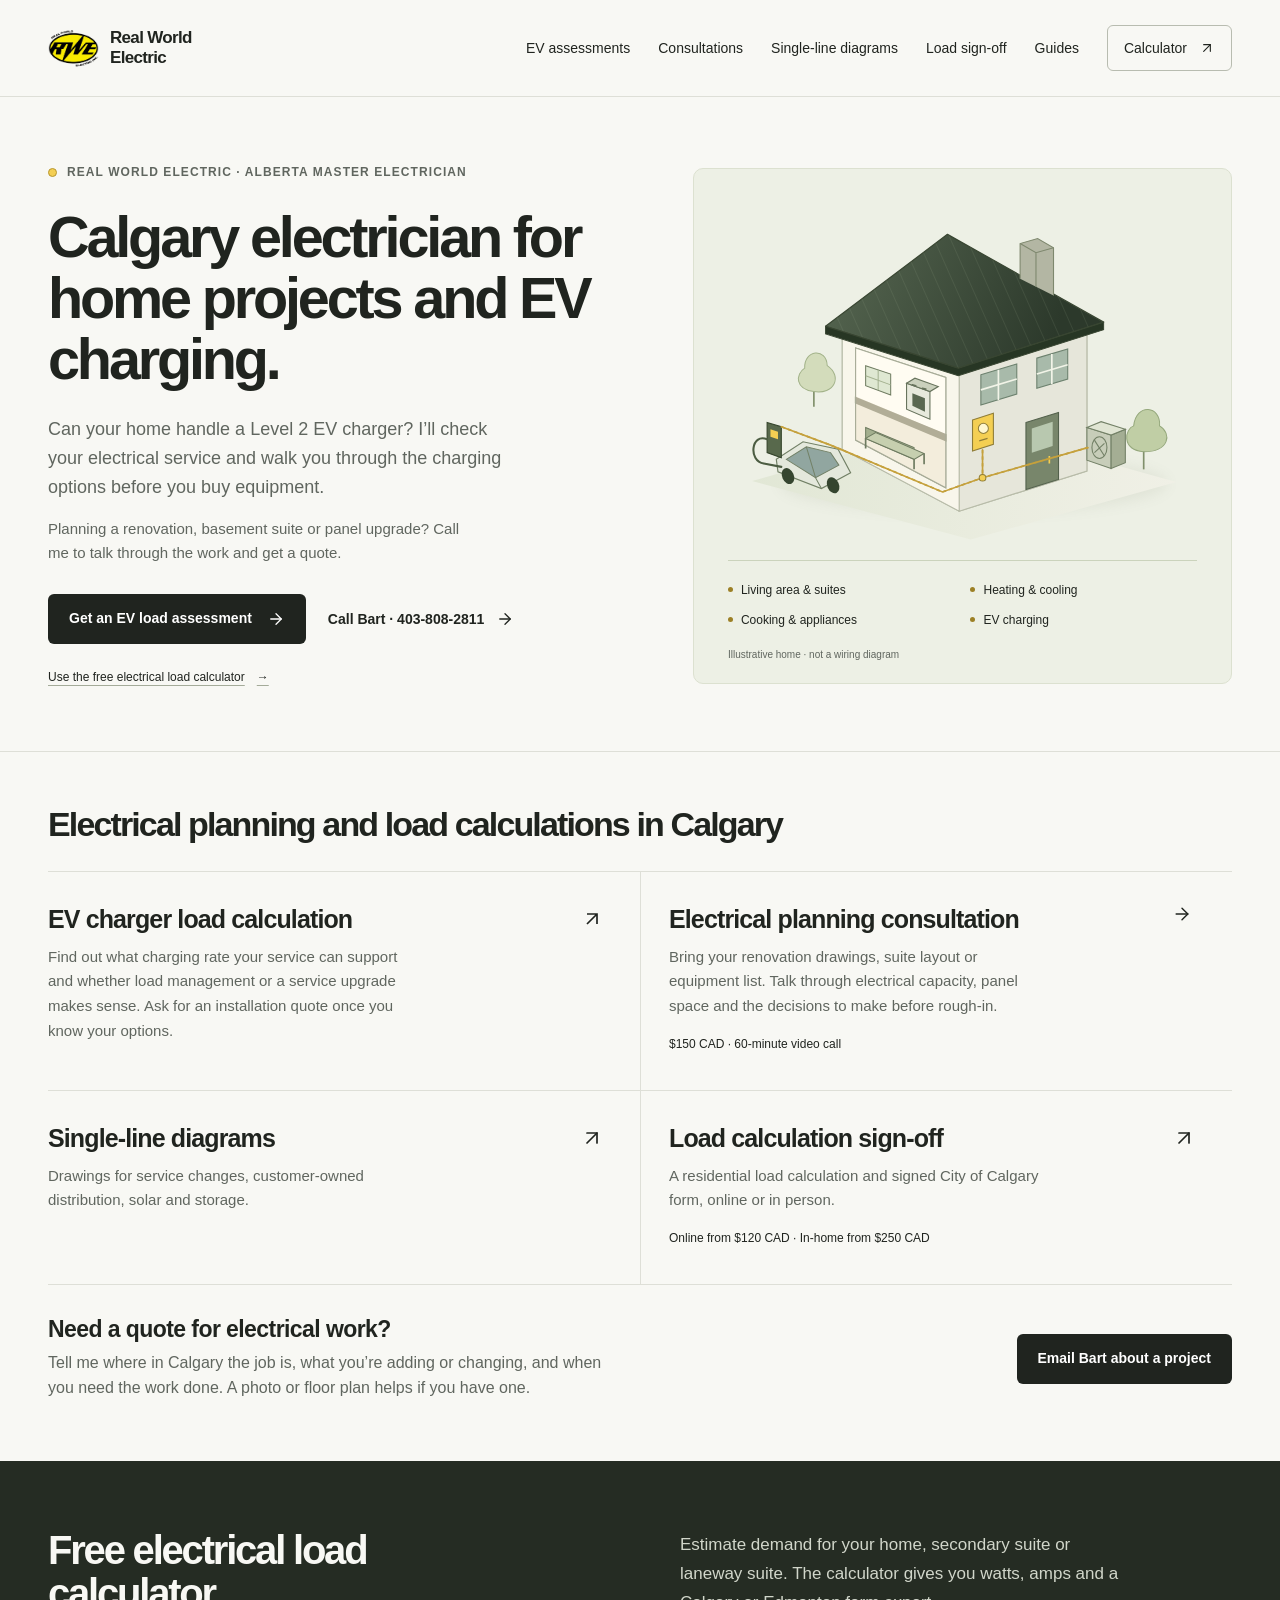
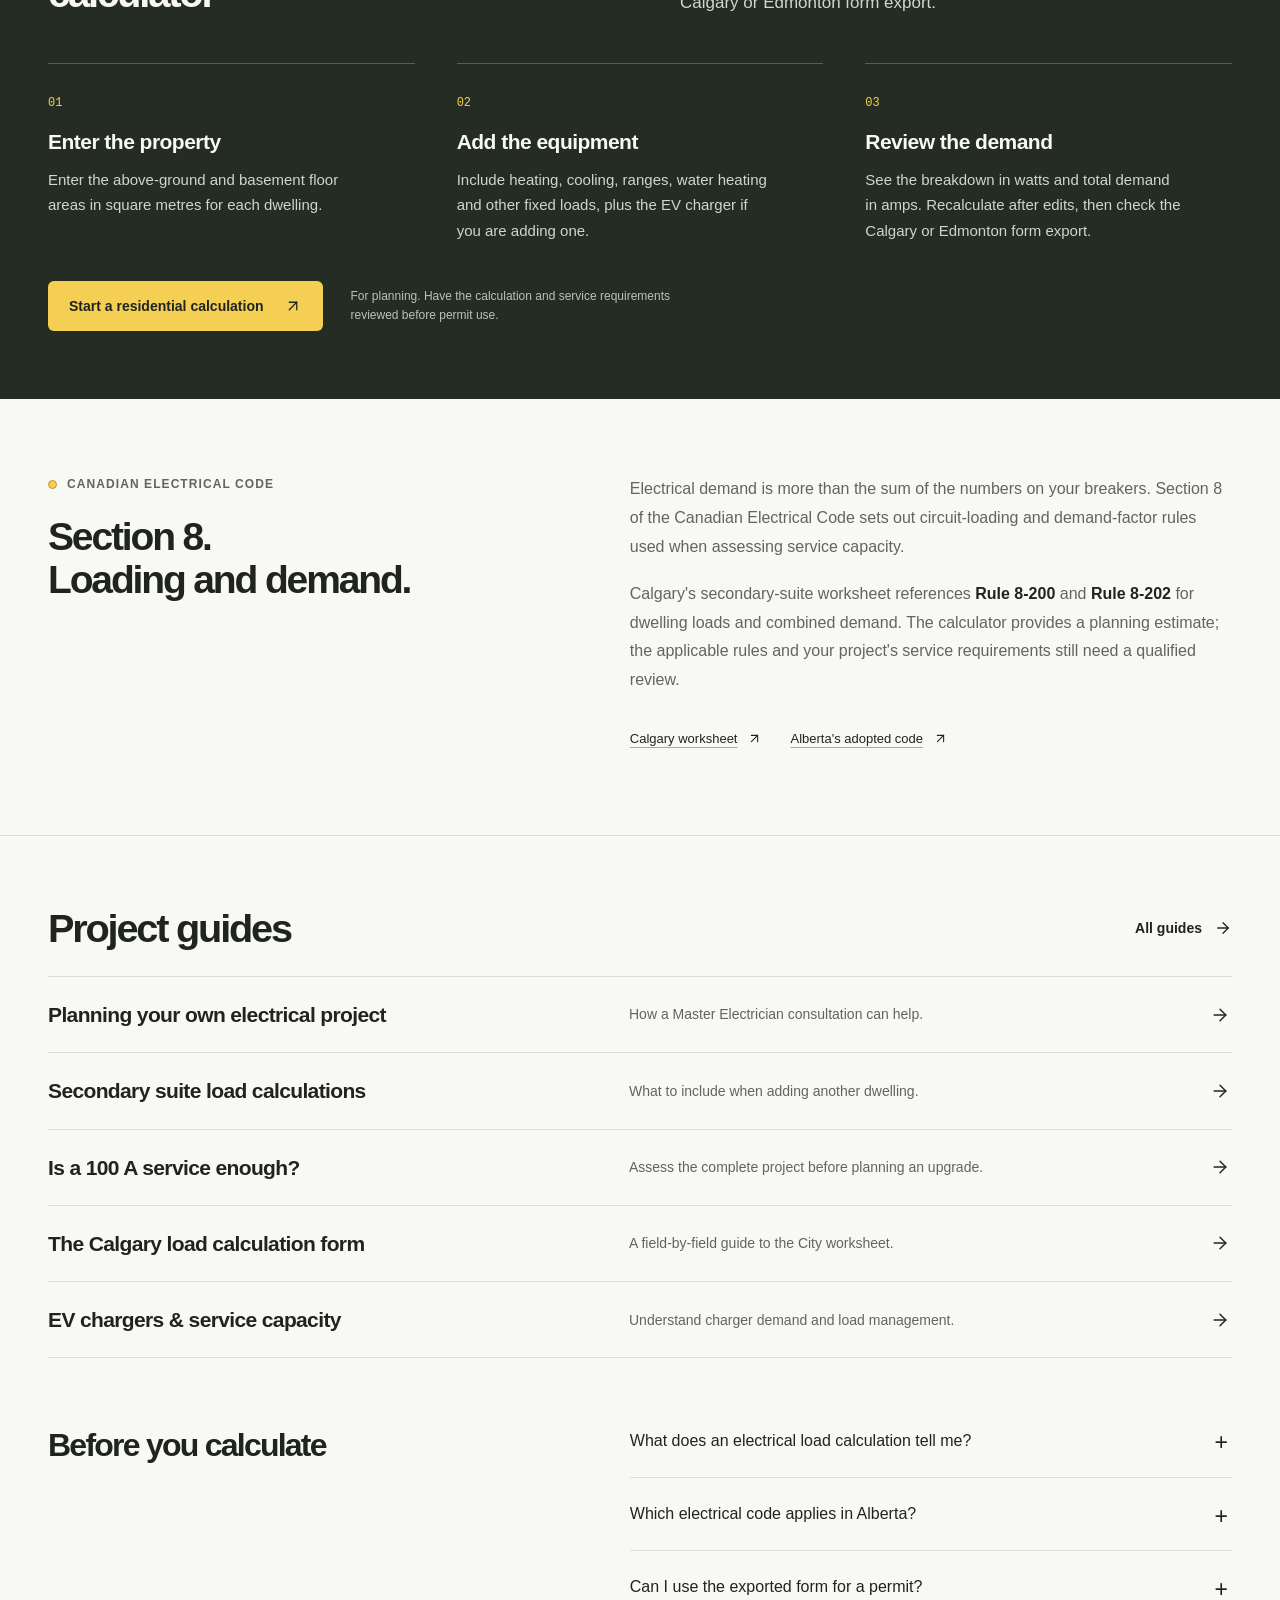
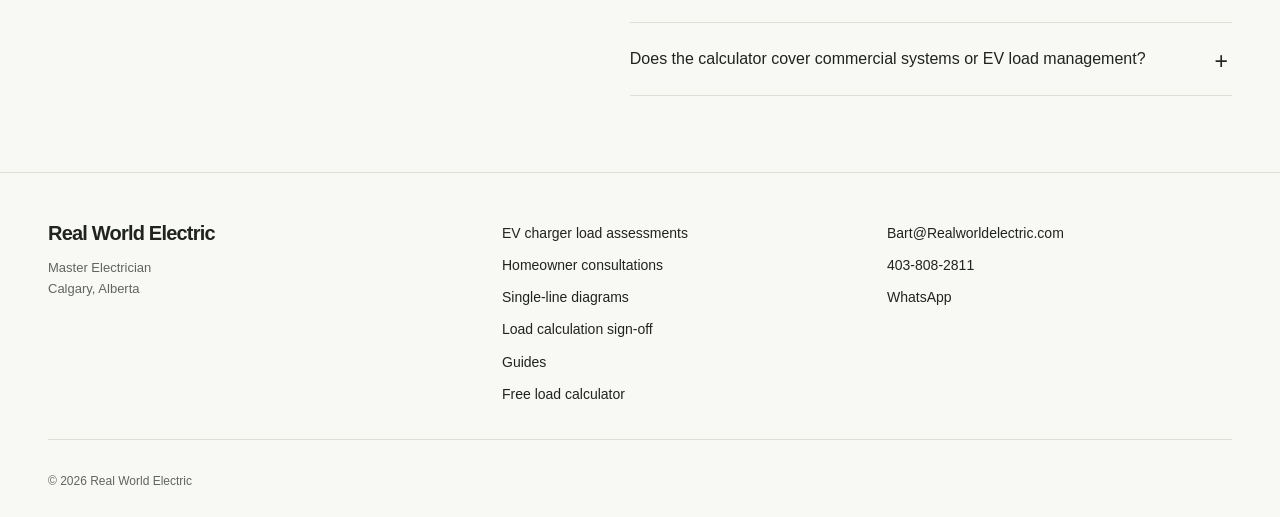
==== commit 5400f8ec: "Connect Calgary electrical and EV load assessment searches to local services" ====
--- a/index.html
+++ b/index.html
@@ -3,16 +3,16 @@
 <head>
   <meta charset="utf-8">
   <meta name="viewport" content="width=device-width, initial-scale=1">
-  <title>Electrical Load Calculator &amp; Sign-Off | Real World Electric</title>
-  <meta name="description" content="Plan residential electrical loads for homes, suites and EV chargers. Free calculator, Calgary and Edmonton forms, and Master Electrician reviews.">
+  <title>Calgary Electrician, EV Load Calculations &amp; Planning | Real World Electric</title>
+  <meta name="description" content="Need electrical work in Calgary? Talk to Bart at Real World Electric about EV charger installation, load calculations, renovations and electrical planning.">
   <link rel="canonical" href="https://realworldelectric.com/">
   <meta name="robots" content="index, follow">
   <meta name="theme-color" content="#f8f8f4">
 
   <!-- Open Graph / social preview -->
   <meta property="og:site_name" content="Real World Electric">
-  <meta property="og:title" content="Electrical Load Calculator &amp; Sign-Off | Real World Electric">
-  <meta property="og:description" content="Plan residential electrical loads for homes, suites and EV chargers. Free calculator, Calgary and Edmonton forms, and Master Electrician reviews.">
+  <meta property="og:title" content="Calgary Electrician, EV Load Calculations &amp; Planning | Real World Electric">
+  <meta property="og:description" content="Need electrical work in Calgary? Talk to Bart at Real World Electric about EV charger installation, load calculations, renovations and electrical planning.">
   <meta property="og:type" content="website">
   <meta property="og:url" content="https://realworldelectric.com/">
   <meta property="og:image" content="https://realworldelectric.com/assets/og-image.png">
@@ -21,8 +21,8 @@
   <meta property="og:image:alt" content="Real World Electric electrical load planning for homes, suites and EV chargers">
   <meta property="og:locale" content="en_CA">
   <meta name="twitter:card" content="summary_large_image">
-  <meta name="twitter:title" content="Electrical Load Calculator &amp; Sign-Off | Real World Electric">
-  <meta name="twitter:description" content="Plan residential electrical loads for homes, suites and EV chargers. Free calculator, Calgary and Edmonton forms, and Master Electrician reviews.">
+  <meta name="twitter:title" content="Calgary Electrician, EV Load Calculations &amp; Planning | Real World Electric">
+  <meta name="twitter:description" content="Need electrical work in Calgary? Talk to Bart at Real World Electric about EV charger installation, load calculations, renovations and electrical planning.">
   <meta name="twitter:image" content="https://realworldelectric.com/assets/og-image.png">
 
   <!-- Icons -->
@@ -64,6 +64,7 @@
           "name": "Alberta"
         }
       ],
+      "description": "Calgary electrical contractor providing residential electrical work, EV charger load calculations, installation quotes and electrical planning consultations.",
       "sameAs": [
         "https://facebook.com/realworldelectric"
       ]
@@ -141,6 +142,9 @@
 
   <script defer src="/assets/site.js">
 </script>
+<!-- Google tag (gtag.js) -->
+<script async src="https://www.googletagmanager.com/gtag/js?id=G-K3BF6QGHLL"></script>
+<script>window.dataLayer=window.dataLayer||[];function gtag(){dataLayer.push(arguments);}gtag('js',new Date());gtag('config','G-K3BF6QGHLL');</script>
 </head>
 <body>
   <a class="skip-link" href="#main-content">Skip to content</a>
@@ -155,6 +159,7 @@
 </svg>
 </button>
 <nav class="nav-links" id="site-navigation" aria-label="Primary navigation">
+<a href="/ev-charger-load-calculation-calgary/">EV assessments</a>
 <a href="/homeowner-consultations/">Consultations</a>
 <a href="/single-line-diagrams/">Single-line diagrams</a>
 <a href="/load-calculation-sign-off/">Load sign-off</a>
@@ -172,15 +177,15 @@
 <section class="home-hero" aria-labelledby="home-title">
   <div class="wrap hero-grid">
     <div class="hero-copy">
-      <p class="eyebrow">Master Electrician &middot; Calgary, Alberta</p>
-      <h1 id="home-title">Electrical load calculations for homes, suites &amp; EV chargers.</h1>
-      <p class="standfirst">Adding a secondary suite, EV charger or electric equipment? Estimate the demand on your home's electrical service before you plan the work.</p>
-      <p class="hero-detail">A free residential calculator for homeowners and electrical contractors, with results in watts and amps and Calgary or Edmonton form exports.</p>
+      <p class="eyebrow">Real World Electric &middot; Alberta Master Electrician</p>
+      <h1 id="home-title">Calgary electrician for home projects and EV charging.</h1>
+      <p class="standfirst">Can your home handle a Level 2 EV charger? I’ll check your electrical service and walk you through the charging options before you buy equipment.</p>
+      <p class="hero-detail">Planning a renovation, basement suite or panel upgrade? Call me to talk through the work and get a quote.</p>
       <div class="hero-actions">
-        <a class="button primary" href="https://loadcalculation.realworldelectric.com/">Calculate electrical load <svg aria-hidden="true" focusable="false" width="18" height="18" viewBox="0 0 24 24" fill="none" stroke="currentColor" stroke-width="1.7" stroke-linecap="round" stroke-linejoin="round"><path d="M5 12h14"/><path d="m12 5 7 7-7 7"/></svg></a>
-        <a class="text-link" href="/load-calculation-sign-off/">Get a signed calculation <svg aria-hidden="true" focusable="false" width="18" height="18" viewBox="0 0 24 24" fill="none" stroke="currentColor" stroke-width="1.7" stroke-linecap="round" stroke-linejoin="round"><path d="M5 12h14"/><path d="m12 5 7 7-7 7"/></svg></a>
+        <a class="button primary" href="/ev-charger-load-calculation-calgary/">Get an EV load assessment <svg aria-hidden="true" focusable="false" width="18" height="18" viewBox="0 0 24 24" fill="none" stroke="currentColor" stroke-width="1.7" stroke-linecap="round" stroke-linejoin="round"><path d="M5 12h14"/><path d="m12 5 7 7-7 7"/></svg></a>
+        <a class="text-link" href="tel:+14038082811">Call Bart · 403-808-2811 <svg aria-hidden="true" focusable="false" width="18" height="18" viewBox="0 0 24 24" fill="none" stroke="currentColor" stroke-width="1.7" stroke-linecap="round" stroke-linejoin="round"><path d="M5 12h14"/><path d="m12 5 7 7-7 7"/></svg></a>
       </div>
-      <a class="code-jump" href="#code-reference">How Canadian Electrical Code Section 8 applies <span aria-hidden="true">&darr;</span></a>
+      <a class="code-jump" href="https://loadcalculation.realworldelectric.com/">Use the free electrical load calculator <span aria-hidden="true">&rarr;</span></a>
     </div>
     <figure class="home-illustration">
       <img src="/assets/home-loads.svg" alt="Illustration of a home, electrical service, heat pump and EV charger." width="600" height="440" fetchpriority="high">
@@ -190,9 +195,44 @@
   </div>
 </section>
 
+<section class="home-services" aria-labelledby="services-title">
+<div class="wrap"><div class="section-head"><h2 id="services-title">Electrical planning and load calculations in Calgary</h2></div><div class="service-grid">
+<a class="service-card" href="/ev-charger-load-calculation-calgary/">
+<div><h3>EV charger load calculation</h3><p>Find out what charging rate your service can support and whether load management or a service upgrade makes sense. Ask for an installation quote once you know your options.</p></div>
+<svg class="service-arrow" aria-hidden="true" width="24" height="24" viewBox="0 0 24 24" fill="none" stroke="currentColor" stroke-width="1.7"><path d="M7 7h10v10M7 17 17 7"/></svg>
+</a>
+<a class="service-card" href="/homeowner-consultations/"><div><h3>Electrical planning consultation</h3><p>Bring your renovation drawings, suite layout or equipment list. Talk through electrical capacity, panel space and the decisions to make before rough-in.</p><p class="service-meta">$150 CAD &middot; 60-minute video call</p></div><svg aria-hidden="true" focusable="false" width="20" height="20" viewBox="0 0 24 24" fill="none" stroke="currentColor" stroke-width="1.7" stroke-linecap="round" stroke-linejoin="round"><path d="M5 12h14"/><path d="m12 5 7 7-7 7"/></svg></a>
+<a class="service-card" href="/single-line-diagrams/">
+<div>
+<h3>Single-line diagrams</h3>
+<p>Drawings for service changes, customer-owned distribution, solar and storage.</p>
+</div>
+<svg class="service-arrow" aria-hidden="true" focusable="false" width="24" height="24" viewBox="0 0 24 24" fill="none" stroke="currentColor" stroke-width="1.7" stroke-linecap="round" stroke-linejoin="round">
+<path d="M7 7h10v10"/>
+<path d="M7 17 17 7"/>
+</svg>
+</a>
+<a class="service-card" href="/load-calculation-sign-off/">
+<div>
+<h3>Load calculation sign-off</h3>
+<p>A residential load calculation and signed City of Calgary form, online or in person.</p>
+<p class="service-meta">Online from $120 CAD · In-home from $250 CAD</p>
+</div>
+<svg class="service-arrow" aria-hidden="true" focusable="false" width="24" height="24" viewBox="0 0 24 24" fill="none" stroke="currentColor" stroke-width="1.7" stroke-linecap="round" stroke-linejoin="round">
+<path d="M7 7h10v10"/>
+<path d="M7 17 17 7"/>
+</svg>
+</a>
+</div>
+<div class="project-contact" id="electrical-work">
+  <div><h3>Need a quote for electrical work?</h3><p>Tell me where in Calgary the job is, what you’re adding or changing, and when you need the work done. A photo or floor plan helps if you have one.</p></div>
+  <a class="button primary" href="mailto:Bart@Realworldelectric.com?subject=Calgary%20electrical%20work%20quote">Email Bart about a project</a>
+</div>
+</div>
+</section>
 <section class="calculator-section" id="tools" aria-labelledby="calculator-title">
   <div class="wrap">
-    <div class="calculator-intro"><h2 id="calculator-title">From floor area to electrical demand.</h2><p>Bring the whole project into one calculation: the main home, any secondary or laneway suite, and the equipment you plan to add.</p></div>
+    <div class="calculator-intro"><h2 id="calculator-title">Free electrical load calculator</h2><p>Estimate demand for your home, secondary suite or laneway suite. The calculator gives you watts, amps and a Calgary or Edmonton form export.</p></div>
     <ol class="calculation-steps">
       <li><span class="step-number">01</span><h3>Enter the property</h3><p>Enter the above-ground and basement floor areas in square metres for each dwelling.</p></li>
       <li><span class="step-number">02</span><h3>Add the equipment</h3><p>Include heating, cooling, ranges, water heating and other fixed loads, plus the EV charger if you are adding one.</p></li>
@@ -206,33 +246,6 @@
     <div class="code-heading"><p class="eyebrow">Canadian Electrical Code</p><h2 id="code-title">Section 8.<br>Loading and demand.</h2></div>
     <div class="code-copy"><p>Electrical demand is more than the sum of the numbers on your breakers. Section 8 of the Canadian Electrical Code sets out circuit-loading and demand-factor rules used when assessing service capacity.</p><p>Calgary's secondary-suite worksheet references <strong>Rule 8-200</strong> and <strong>Rule 8-202</strong> for dwelling loads and combined demand. The calculator provides a planning estimate; the applicable rules and your project's service requirements still need a qualified review.</p><div class="code-sources"><a href="https://www.calgary.ca/content/dam/www/pda/pd/documents/building/secondary-suite-load-calculation.pdf">Calgary worksheet <svg aria-hidden="true" focusable="false" width="18" height="18" viewBox="0 0 24 24" fill="none" stroke="currentColor" stroke-width="1.7" stroke-linecap="round" stroke-linejoin="round"><path d="M7 7h10v10"/><path d="M7 17 17 7"/></svg></a><a href="https://www.alberta.ca/electrical-codes-and-standards">Alberta's adopted code <svg aria-hidden="true" focusable="false" width="18" height="18" viewBox="0 0 24 24" fill="none" stroke="currentColor" stroke-width="1.7" stroke-linecap="round" stroke-linejoin="round"><path d="M7 7h10v10"/><path d="M7 17 17 7"/></svg></a></div></div>
   </div>
-</section>
-<section class="home-services" aria-labelledby="services-title">
-<div class="wrap"><div class="section-head"><h2 id="services-title">Master Electrician services</h2></div><div class="service-grid">
-<a class="service-card" href="/homeowner-consultations/"><div><h3>Homeowner consultations</h3><p>Work through code, equipment and project questions with a Master Electrician before mistakes become costly rework.</p><p class="service-meta">$150 CAD &middot; 60-minute video call</p></div><svg aria-hidden="true" focusable="false" width="20" height="20" viewBox="0 0 24 24" fill="none" stroke="currentColor" stroke-width="1.7" stroke-linecap="round" stroke-linejoin="round"><path d="M5 12h14"/><path d="m12 5 7 7-7 7"/></svg></a>
-<a class="service-card" href="/single-line-diagrams/">
-<div>
-<h3>Single-line diagrams</h3>
-<p>Drawings for service changes, customer-owned distribution, solar and storage.</p>
-</div>
-<svg class="service-arrow" aria-hidden="true" focusable="false" width="24" height="24" viewBox="0 0 24 24" fill="none" stroke="currentColor" stroke-width="1.7" stroke-linecap="round" stroke-linejoin="round">
-<path d="M7 7h10v10"/>
-<path d="M7 17 17 7"/>
-</svg>
-</a>
-<a class="service-card" href="/load-calculation-sign-off/">
-<div>
-<h3>Load calculation sign-off</h3>
-<p>A residential load calculation and signed City of Calgary form, online or in person.</p>
-<p class="service-meta">Online from $120 CAD · In-home from $250 CAD</p>
-</div>
-<svg class="service-arrow" aria-hidden="true" focusable="false" width="24" height="24" viewBox="0 0 24 24" fill="none" stroke="currentColor" stroke-width="1.7" stroke-linecap="round" stroke-linejoin="round">
-<path d="M7 7h10v10"/>
-<path d="M7 17 17 7"/>
-</svg>
-</a>
-</div>
-</div>
 </section>
 <section class="home-guides" id="guides" aria-labelledby="guides-title">
 <div class="wrap">
@@ -291,6 +304,7 @@
 <p class="footer-location">Master Electrician<br>Calgary, Alberta</p>
 </div>
 <nav class="footer-col" aria-label="Footer navigation">
+<a href="/ev-charger-load-calculation-calgary/">EV charger load assessments</a>
 <a href="/homeowner-consultations/">Homeowner consultations</a>
 <a href="/single-line-diagrams/">Single-line diagrams</a>
 <a href="/load-calculation-sign-off/">Load calculation sign-off</a>
--- a/assets/home.css
+++ b/assets/home.css
@@ -1,4 +1,4 @@
-/* Homepage: purpose, residential inputs, code context, then services and guides. */
+/* Homepage: services, residential inputs, code context and guides. */
 .home-hero { padding:66px 0 62px; }
 .hero-grid { display:grid; grid-template-columns:1.1fr 1fr; gap:52px; align-items:center; }
 .hero-copy h1 { font-size:clamp(46px,4.5vw,64px); max-width:18ch; line-height:1.06; letter-spacing:-.055em; }
@@ -33,13 +33,14 @@
 .code-sources { display:flex; flex-wrap:wrap; gap:10px 28px; margin-top:24px; }
 .code-sources a { display:inline-flex; align-items:center; gap:10px; font-size:13px; min-height:40px; text-decoration-color:#a4ab99; }
 .code-sources svg { width:15px; height:15px; }
-.home-services { padding:70px 0 0; }
+.home-services { padding:54px 0 60px; border-top:1px solid var(--line); }
 .home-services h2 { font-size:34px; }
 .home-services .section-head { margin-bottom:28px; }
-.service-grid { display:grid; grid-template-columns:repeat(3,minmax(0,1fr)); border-top:1px solid var(--line); border-bottom:1px solid var(--line); }
+.service-grid { display:grid; grid-template-columns:repeat(2,minmax(0,1fr)); border-top:1px solid var(--line); border-bottom:1px solid var(--line); }
 /* Restrained adaptation of Uiverse's border response, with equivalent keyboard feedback. */
 .service-card { position:relative; display:grid; grid-template-columns:1fr 28px; gap:25px; padding:32px 32px 35px 0; text-decoration:none; }
-.service-card+.service-card { border-left:1px solid var(--line); padding-left:28px; padding-right:28px; }
+.service-card:nth-child(even) { border-left:1px solid var(--line); padding-left:28px; }
+.service-card:nth-child(n+3) { border-top:1px solid var(--line); }
 .service-card::before { content:''; position:absolute; left:0; right:0; top:-1px; height:2px; background:var(--ink); transform:scaleX(0); transform-origin:left; transition:transform .22s; }
 .service-card:hover::before,.service-card:focus-visible::before { transform:scaleX(1); }
 .service-card:hover h3 { text-decoration:underline; text-decoration-thickness:1px; text-underline-offset:5px; }
@@ -47,6 +48,10 @@
 .service-card p { font-size:15px; line-height:1.65; color:var(--muted); max-width:45ch; }
 .service-card .service-arrow { width:24px; height:24px; margin-top:3px; }
 .service-meta { margin-top:16px; color:var(--ink)!important; font-size:12px!important; }
+.project-contact { display:flex; align-items:center; justify-content:space-between; gap:32px; padding-top:32px; }
+.project-contact h3 { font-size:23px; letter-spacing:-.025em; }
+.project-contact p { max-width:65ch; color:var(--muted); margin-top:8px; }
+.project-contact .button { flex-shrink:0; }
 .home-guides { padding:70px 0; }
 .home-guides .section-head { margin-bottom:26px; }
 .guide-list { border-bottom:1px solid var(--line); }
@@ -102,11 +107,12 @@
   .code-heading .eyebrow { margin-bottom:16px; }
   .code-copy p { font-size:15px; }
   .code-sources { gap:7px 24px; margin-top:15px; }
-  .home-services { padding:46px 0 0; }
+  .home-services { padding:42px 0; }
   .home-services h2 { font-size:31px; }
   .service-grid { grid-template-columns:1fr; }
   .service-card { padding:27px 0!important; gap:20px; }
   .service-card+.service-card { border-left:0; border-top:1px solid var(--line); }
+  .project-contact { flex-direction:column; align-items:flex-start; gap:18px; }
   .service-card h3 { font-size:25px; }
   .service-card p { font-size:14px; max-width:42ch; }
   .home-guides { padding:48px 0; }
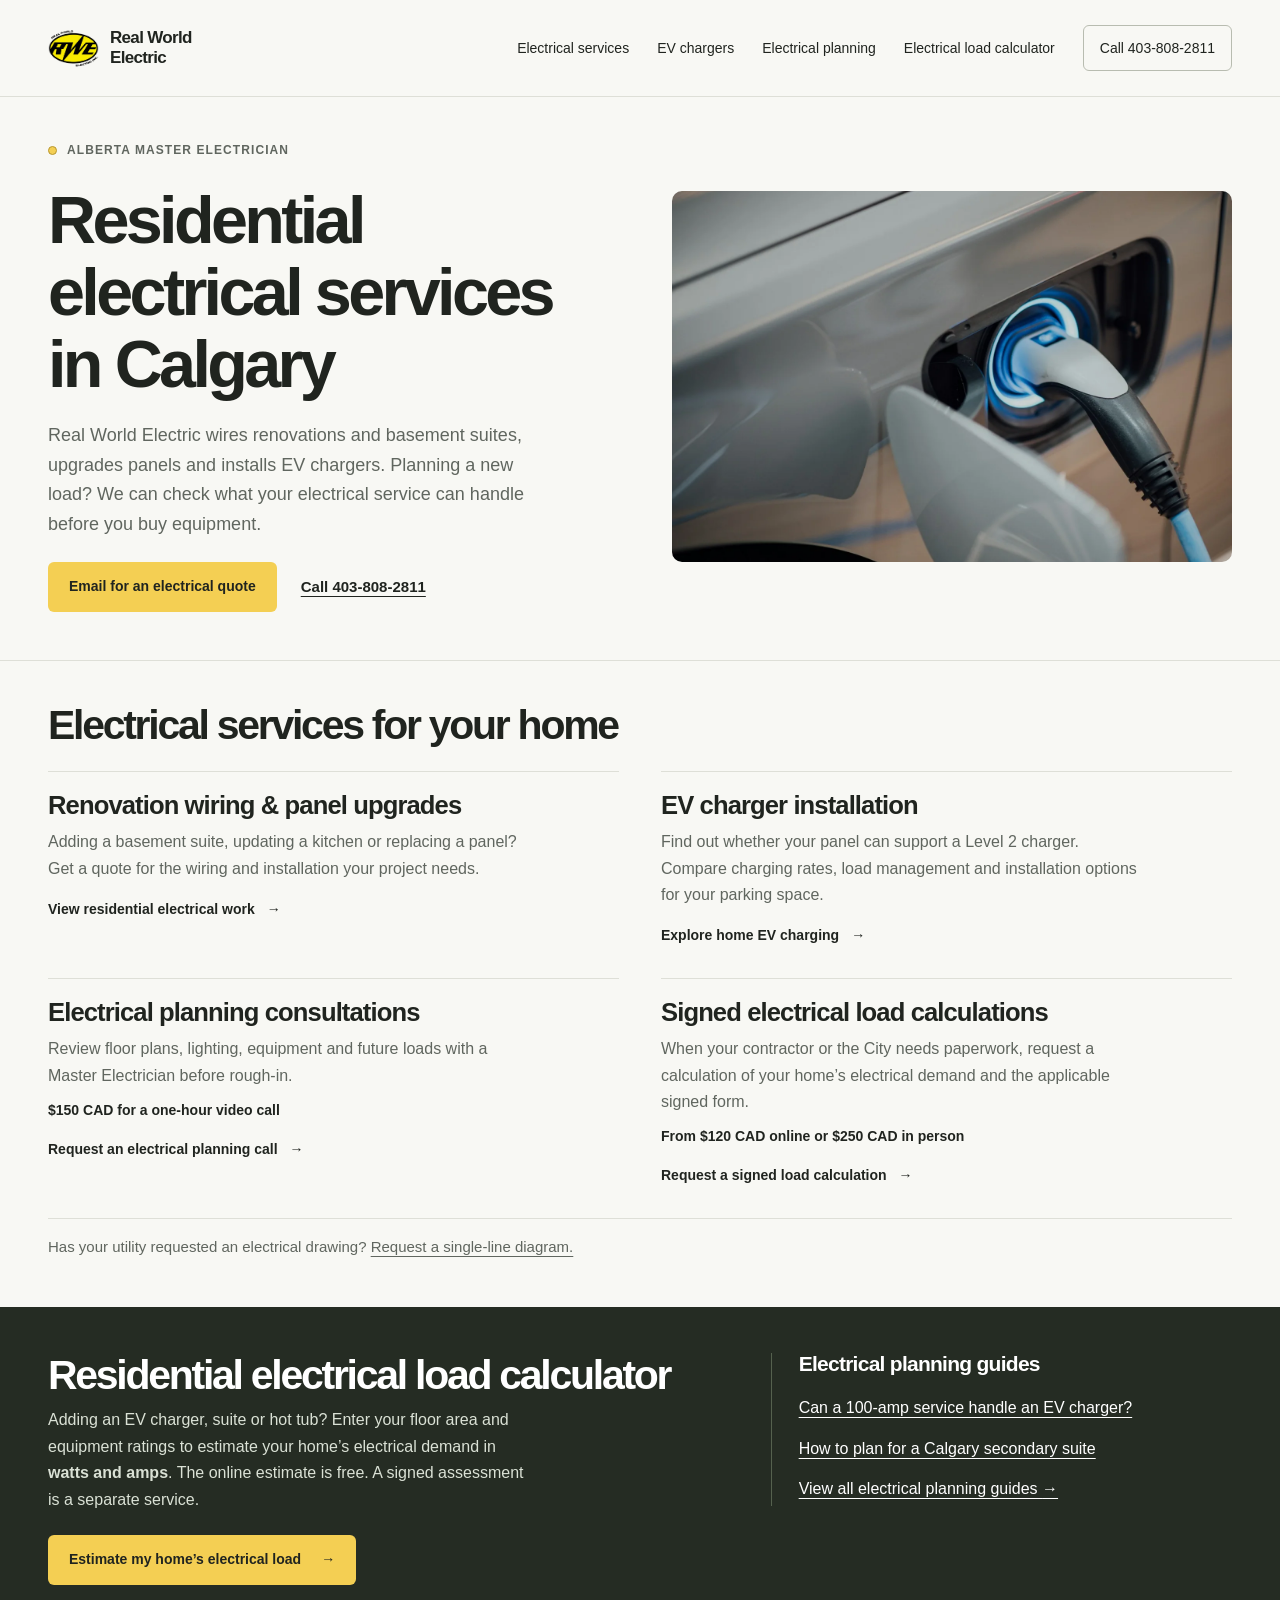
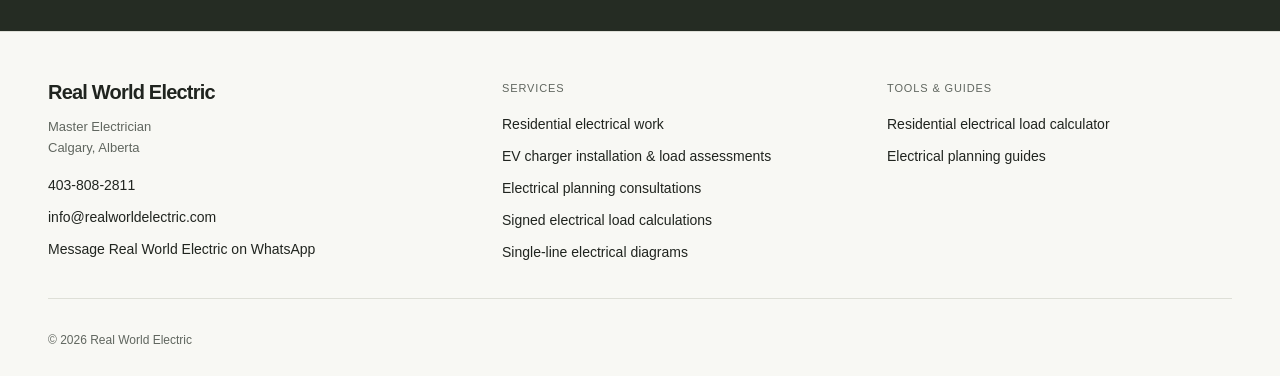
==== commit d19e33bf: "Lead with Calgary electrical work, EV charger installation and load calculations under Real World El" ====
--- a/index.html
+++ b/index.html
@@ -4,7 +4,7 @@
   <meta charset="utf-8">
   <meta name="viewport" content="width=device-width, initial-scale=1">
   <title>Calgary Electrician, EV Load Calculations &amp; Planning | Real World Electric</title>
-  <meta name="description" content="Need electrical work in Calgary? Talk to Bart at Real World Electric about EV charger installation, load calculations, renovations and electrical planning.">
+  <meta name="description" content="Calgary residential electrical contractors for renovation wiring, panel upgrades, EV charger installation, electrical planning and signed load calculations.">
   <link rel="canonical" href="https://realworldelectric.com/">
   <meta name="robots" content="index, follow">
   <meta name="theme-color" content="#f8f8f4">
@@ -12,18 +12,18 @@
   <!-- Open Graph / social preview -->
   <meta property="og:site_name" content="Real World Electric">
   <meta property="og:title" content="Calgary Electrician, EV Load Calculations &amp; Planning | Real World Electric">
-  <meta property="og:description" content="Need electrical work in Calgary? Talk to Bart at Real World Electric about EV charger installation, load calculations, renovations and electrical planning.">
+  <meta property="og:description" content="Calgary residential electrical contractors for renovation wiring, panel upgrades, EV charger installation, electrical planning and signed load calculations.">
   <meta property="og:type" content="website">
   <meta property="og:url" content="https://realworldelectric.com/">
-  <meta property="og:image" content="https://realworldelectric.com/assets/og-image.png">
+  <meta property="og:image" content="https://realworldelectric.com/assets/og-image.png?v=20261117">
   <meta property="og:image:width" content="1200">
   <meta property="og:image:height" content="630">
-  <meta property="og:image:alt" content="Real World Electric electrical load planning for homes, suites and EV chargers">
+  <meta property="og:image:alt" content="Real World Electric residential electrical services in Calgary">
   <meta property="og:locale" content="en_CA">
   <meta name="twitter:card" content="summary_large_image">
   <meta name="twitter:title" content="Calgary Electrician, EV Load Calculations &amp; Planning | Real World Electric">
-  <meta name="twitter:description" content="Need electrical work in Calgary? Talk to Bart at Real World Electric about EV charger installation, load calculations, renovations and electrical planning.">
-  <meta name="twitter:image" content="https://realworldelectric.com/assets/og-image.png">
+  <meta name="twitter:description" content="Calgary residential electrical contractors for renovation wiring, panel upgrades, EV charger installation, electrical planning and signed load calculations.">
+  <meta name="twitter:image" content="https://realworldelectric.com/assets/og-image.png?v=20261117">
 
   <!-- Icons -->
   <link rel="icon" href="/assets/favicon.svg" type="image/svg+xml">
@@ -43,7 +43,7 @@
       "logo": "https://realworldelectric.com/assets/rwe-logo.png",
       "image": "https://realworldelectric.com/assets/og-image.png",
       "telephone": "+1-403-808-2811",
-      "email": "Bart@Realworldelectric.com",
+      "email": "info@realworldelectric.com",
       "address": {
         "@type": "PostalAddress",
         "addressLocality": "Calgary",
@@ -94,44 +94,6 @@
       "provider": {
         "@id": "https://realworldelectric.com/#business"
       }
-    },
-    {
-      "@type": "FAQPage",
-      "@id": "https://realworldelectric.com/#faq",
-      "mainEntity": [
-        {
-          "@type": "Question",
-          "name": "What does an electrical load calculation tell me?",
-          "acceptedAnswer": {
-            "@type": "Answer",
-            "text": "It estimates the demand used to assess a property's electrical service. Floor area, equipment ratings and applicable demand factors all matter. It is not simply the total of the breaker ratings or the equipment's connected load."
-          }
-        },
-        {
-          "@type": "Question",
-          "name": "Which electrical code applies in Alberta?",
-          "acceptedAnswer": {
-            "@type": "Answer",
-            "text": "Alberta currently uses the 2024 Canadian Electrical Code, CSA C22.1-24 (26th edition), in force since April 1, 2025. Confirm the requirements that apply to your project with the receiving authority."
-          }
-        },
-        {
-          "@type": "Question",
-          "name": "Can I use the exported form for a permit?",
-          "acceptedAnswer": {
-            "@type": "Answer",
-            "text": "Check the current City form requirements and have the calculation reviewed before submission. Recalculate after editing inputs and check the exported values. The app does not provide a signature or permit approval."
-          }
-        },
-        {
-          "@type": "Question",
-          "name": "Does the calculator cover commercial systems or EV load management?",
-          "acceptedAnswer": {
-            "@type": "Answer",
-            "text": "The calculator is for residential planning. It does not model EV energy-management systems. Commercial distribution, solar interconnection and other system designs need a separate assessment."
-          }
-        }
-      ]
     }
   ]
 }
@@ -154,174 +116,113 @@
 <img src="/assets/rwe-logo.png" alt="" width="51" height="43">
 <span>Real World<br>Electric</span>
 </a>
+<a class="header-mobile-call" href="tel:+14038082811" aria-label="Call Real World Electric at 403-808-2811">Call us</a>
 <button class="menu-btn" type="button" aria-label="Toggle menu" aria-controls="site-navigation" aria-expanded="false" hidden>Menu <svg aria-hidden="true" width="18" height="18" viewBox="0 0 24 24" fill="none" stroke="currentColor" stroke-width="1.7">
 <path d="M4 8h16M4 16h16"/>
 </svg>
 </button>
 <nav class="nav-links" id="site-navigation" aria-label="Primary navigation">
-<a href="/ev-charger-load-calculation-calgary/">EV assessments</a>
-<a href="/homeowner-consultations/">Consultations</a>
-<a href="/single-line-diagrams/">Single-line diagrams</a>
-<a href="/load-calculation-sign-off/">Load sign-off</a>
-<a href="/guides/">Guides</a>
-<a class="nav-cta" href="https://loadcalculation.realworldelectric.com/">Calculator <svg aria-hidden="true" focusable="false" width="18" height="18" viewBox="0 0 24 24" fill="none" stroke="currentColor" stroke-width="1.7" stroke-linecap="round" stroke-linejoin="round">
-<path d="M7 7h10v10"/>
-<path d="M7 17 17 7"/>
-</svg>
-</a>
+<a href="/#services">Electrical services</a>
+<a href="/ev-charger-load-calculation-calgary/">EV chargers</a>
+<a href="/homeowner-consultations/">Electrical planning</a>
+<a href="https://loadcalculation.realworldelectric.com/">Electrical load calculator</a>
+<a class="nav-cta" href="tel:+14038082811">Call 403-808-2811</a>
 </nav>
 </div>
 </header>
 
-  <main tabindex="-1" id="main-content">
-<section class="home-hero" aria-labelledby="home-title">
-  <div class="wrap hero-grid">
-    <div class="hero-copy">
-      <p class="eyebrow">Real World Electric &middot; Alberta Master Electrician</p>
-      <h1 id="home-title">Calgary electrician for home projects and EV charging.</h1>
-      <p class="standfirst">Can your home handle a Level 2 EV charger? I’ll check your electrical service and walk you through the charging options before you buy equipment.</p>
-      <p class="hero-detail">Planning a renovation, basement suite or panel upgrade? Call me to talk through the work and get a quote.</p>
-      <div class="hero-actions">
-        <a class="button primary" href="/ev-charger-load-calculation-calgary/">Get an EV load assessment <svg aria-hidden="true" focusable="false" width="18" height="18" viewBox="0 0 24 24" fill="none" stroke="currentColor" stroke-width="1.7" stroke-linecap="round" stroke-linejoin="round"><path d="M5 12h14"/><path d="m12 5 7 7-7 7"/></svg></a>
-        <a class="text-link" href="tel:+14038082811">Call Bart · 403-808-2811 <svg aria-hidden="true" focusable="false" width="18" height="18" viewBox="0 0 24 24" fill="none" stroke="currentColor" stroke-width="1.7" stroke-linecap="round" stroke-linejoin="round"><path d="M5 12h14"/><path d="m12 5 7 7-7 7"/></svg></a>
-      </div>
-      <a class="code-jump" href="https://loadcalculation.realworldelectric.com/">Use the free electrical load calculator <span aria-hidden="true">&rarr;</span></a>
+  <main id="main-content" tabindex="-1">
+    <section class="company-hero" id="electrical-work" aria-labelledby="home-title">
+      <div class="wrap company-hero-grid">
+        <div>
+          <p class="eyebrow">Alberta Master Electrician</p>
+          <h1 id="home-title">Residential electrical services in Calgary</h1>
+          <p class="standfirst">Real World Electric wires renovations and basement suites, upgrades panels and installs EV chargers. Planning a new load? We can check what your electrical service can handle before you buy equipment.</p>
+          <div class="home-actions">
+            <a class="button yellow" href="mailto:info@realworldelectric.com?subject=Calgary%20electrical%20work%20quote">Email for an electrical quote</a>
+            <a class="phone-link" href="tel:+14038082811">Call 403-808-2811</a>
+          </div>
+        </div>
+        <div class="company-hero-image"><img src="/assets/residential-ev-charging.webp" width="1440" height="958" alt="EV charging cable plugged into a silver car." fetchpriority="high"></div>
+      </div>
+    </section>
+
+    <section class="service-section" id="services" aria-labelledby="services-title">
+      <div class="wrap">
+        <h2 id="services-title">Electrical services for your home</h2>
+        <div class="home-service-grid">
+          <article>
+            <h3><a href="/calgary-residential-electrical-services/">Renovation wiring &amp; panel upgrades</a></h3>
+            <p>Adding a basement suite, updating a kitchen or replacing a panel? Get a quote for the wiring and installation your project needs.</p>
+            <a class="text-link" href="/calgary-residential-electrical-services/">View residential electrical work <span aria-hidden="true">→</span></a>
+          </article>
+          <article>
+            <h3><a href="/ev-charger-load-calculation-calgary/">EV charger installation</a></h3>
+            <p>Find out whether your panel can support a Level 2 charger. Compare charging rates, load management and installation options for your parking space.</p>
+            <a class="text-link" href="/ev-charger-load-calculation-calgary/">Explore home EV charging <span aria-hidden="true">→</span></a>
+          </article>
+          <article>
+            <h3><a href="/homeowner-consultations/">Electrical planning consultations</a></h3>
+            <p>Review floor plans, lighting, equipment and future loads with a Master Electrician before rough-in.</p>
+            <p class="service-price">$150 CAD for a one-hour video call</p>
+            <a class="text-link" href="/homeowner-consultations/">Request an electrical planning call <span aria-hidden="true">→</span></a>
+          </article>
+          <article>
+            <h3><a href="/load-calculation-sign-off/">Signed electrical load calculations</a></h3>
+            <p>When your contractor or the City needs paperwork, request a calculation of your home’s electrical demand and the applicable signed form.</p>
+            <p class="service-price">From $120 CAD online or $250 CAD in person</p>
+            <a class="text-link" href="/load-calculation-sign-off/">Request a signed load calculation <span aria-hidden="true">→</span></a>
+          </article>
+        </div>
+        <p class="drawing-link">Has your utility requested an electrical drawing? <a href="/single-line-diagrams/">Request a single-line diagram.</a></p>
+      </div>
+    </section>
+
+    <section class="home-toolbox" id="tools" aria-labelledby="tools-title">
+      <div class="wrap toolbox-grid">
+        <div>
+          <h2 id="tools-title">Residential electrical load calculator</h2>
+          <p>Adding an EV charger, suite or hot tub? Enter your floor area and equipment ratings to estimate your home’s electrical demand in <strong>watts and amps</strong>. The online estimate is free. A signed assessment is a separate service.</p>
+          <a class="button yellow" href="https://loadcalculation.realworldelectric.com/">Estimate my home’s electrical load <span aria-hidden="true">→</span></a>
+        </div>
+        <nav class="home-guides" id="guides" aria-label="Electrical planning guides">
+          <h3>Electrical planning guides</h3>
+          <a href="/guides/ev-charger-load-calculation-calgary/">Can a 100-amp service handle an EV charger?</a>
+          <a href="/guides/calgary-secondary-suite-load-calculation/">How to plan for a Calgary secondary suite</a>
+          <a href="/guides/">View all electrical planning guides <span aria-hidden="true">→</span></a>
+        </nav>
+      </div>
+    </section>
+  </main>
+  <footer>
+    <div class="wrap">
+      <div class="footer-grid">
+        <div>
+          <p class="footer-brand">Real World Electric</p>
+          <p class="footer-location">Master Electrician<br>Calgary, Alberta</p>
+          <div class="footer-col footer-contact">
+            <a href="tel:+14038082811">403-808-2811</a>
+            <a href="mailto:info@realworldelectric.com">info@realworldelectric.com</a>
+            <a href="https://wa.me/14038082811">Message Real World Electric on WhatsApp</a>
+          </div>
+        </div>
+        <nav class="footer-col" aria-label="Electrical services">
+          <p class="footer-label">Services</p>
+          <a href="/calgary-residential-electrical-services/">Residential electrical work</a>
+          <a href="/ev-charger-load-calculation-calgary/">EV charger installation &amp; load assessments</a>
+          <a href="/homeowner-consultations/">Electrical planning consultations</a>
+          <a href="/load-calculation-sign-off/">Signed electrical load calculations</a>
+          <a href="/single-line-diagrams/">Single-line electrical diagrams</a>
+        </nav>
+        <nav class="footer-col" aria-label="Tools and guides">
+          <p class="footer-label">Tools &amp; guides</p>
+          <a href="https://loadcalculation.realworldelectric.com/">Residential electrical load calculator</a>
+          <a href="/guides/">Electrical planning guides</a>
+        </nav>
+      </div>
+      <div class="footer-note">&copy; 2026 Real World Electric</div>
     </div>
-    <figure class="home-illustration">
-      <img src="/assets/home-loads.svg" alt="Illustration of a home, electrical service, heat pump and EV charger." width="600" height="440" fetchpriority="high">
-      <ul class="load-legend" aria-label="Residential loads"><li>Living area &amp; suites</li><li>Heating &amp; cooling</li><li>Cooking &amp; appliances</li><li>EV charging</li></ul>
-      <figcaption>Illustrative home &middot; not a wiring diagram</figcaption>
-    </figure>
-  </div>
-</section>
-
-<section class="home-services" aria-labelledby="services-title">
-<div class="wrap"><div class="section-head"><h2 id="services-title">Electrical planning and load calculations in Calgary</h2></div><div class="service-grid">
-<a class="service-card" href="/ev-charger-load-calculation-calgary/">
-<div><h3>EV charger load calculation</h3><p>Find out what charging rate your service can support and whether load management or a service upgrade makes sense. Ask for an installation quote once you know your options.</p></div>
-<svg class="service-arrow" aria-hidden="true" width="24" height="24" viewBox="0 0 24 24" fill="none" stroke="currentColor" stroke-width="1.7"><path d="M7 7h10v10M7 17 17 7"/></svg>
-</a>
-<a class="service-card" href="/homeowner-consultations/"><div><h3>Electrical planning consultation</h3><p>Bring your renovation drawings, suite layout or equipment list. Talk through electrical capacity, panel space and the decisions to make before rough-in.</p><p class="service-meta">$150 CAD &middot; 60-minute video call</p></div><svg aria-hidden="true" focusable="false" width="20" height="20" viewBox="0 0 24 24" fill="none" stroke="currentColor" stroke-width="1.7" stroke-linecap="round" stroke-linejoin="round"><path d="M5 12h14"/><path d="m12 5 7 7-7 7"/></svg></a>
-<a class="service-card" href="/single-line-diagrams/">
-<div>
-<h3>Single-line diagrams</h3>
-<p>Drawings for service changes, customer-owned distribution, solar and storage.</p>
-</div>
-<svg class="service-arrow" aria-hidden="true" focusable="false" width="24" height="24" viewBox="0 0 24 24" fill="none" stroke="currentColor" stroke-width="1.7" stroke-linecap="round" stroke-linejoin="round">
-<path d="M7 7h10v10"/>
-<path d="M7 17 17 7"/>
-</svg>
-</a>
-<a class="service-card" href="/load-calculation-sign-off/">
-<div>
-<h3>Load calculation sign-off</h3>
-<p>A residential load calculation and signed City of Calgary form, online or in person.</p>
-<p class="service-meta">Online from $120 CAD · In-home from $250 CAD</p>
-</div>
-<svg class="service-arrow" aria-hidden="true" focusable="false" width="24" height="24" viewBox="0 0 24 24" fill="none" stroke="currentColor" stroke-width="1.7" stroke-linecap="round" stroke-linejoin="round">
-<path d="M7 7h10v10"/>
-<path d="M7 17 17 7"/>
-</svg>
-</a>
-</div>
-<div class="project-contact" id="electrical-work">
-  <div><h3>Need a quote for electrical work?</h3><p>Tell me where in Calgary the job is, what you’re adding or changing, and when you need the work done. A photo or floor plan helps if you have one.</p></div>
-  <a class="button primary" href="mailto:Bart@Realworldelectric.com?subject=Calgary%20electrical%20work%20quote">Email Bart about a project</a>
-</div>
-</div>
-</section>
-<section class="calculator-section" id="tools" aria-labelledby="calculator-title">
-  <div class="wrap">
-    <div class="calculator-intro"><h2 id="calculator-title">Free electrical load calculator</h2><p>Estimate demand for your home, secondary suite or laneway suite. The calculator gives you watts, amps and a Calgary or Edmonton form export.</p></div>
-    <ol class="calculation-steps">
-      <li><span class="step-number">01</span><h3>Enter the property</h3><p>Enter the above-ground and basement floor areas in square metres for each dwelling.</p></li>
-      <li><span class="step-number">02</span><h3>Add the equipment</h3><p>Include heating, cooling, ranges, water heating and other fixed loads, plus the EV charger if you are adding one.</p></li>
-      <li><span class="step-number">03</span><h3>Review the demand</h3><p>See the breakdown in watts and total demand in amps. Recalculate after edits, then check the Calgary or Edmonton form export.</p></li>
-    </ol>
-    <div class="calculator-bottom"><a class="button yellow" href="https://loadcalculation.realworldelectric.com/">Start a residential calculation <svg aria-hidden="true" focusable="false" width="18" height="18" viewBox="0 0 24 24" fill="none" stroke="currentColor" stroke-width="1.7" stroke-linecap="round" stroke-linejoin="round"><path d="M7 7h10v10"/><path d="M7 17 17 7"/></svg></a><p>For planning. Have the calculation and service requirements reviewed before permit use.</p></div>
-  </div>
-</section>
-<section class="code-section" id="code-reference" aria-labelledby="code-title">
-  <div class="wrap code-grid">
-    <div class="code-heading"><p class="eyebrow">Canadian Electrical Code</p><h2 id="code-title">Section 8.<br>Loading and demand.</h2></div>
-    <div class="code-copy"><p>Electrical demand is more than the sum of the numbers on your breakers. Section 8 of the Canadian Electrical Code sets out circuit-loading and demand-factor rules used when assessing service capacity.</p><p>Calgary's secondary-suite worksheet references <strong>Rule 8-200</strong> and <strong>Rule 8-202</strong> for dwelling loads and combined demand. The calculator provides a planning estimate; the applicable rules and your project's service requirements still need a qualified review.</p><div class="code-sources"><a href="https://www.calgary.ca/content/dam/www/pda/pd/documents/building/secondary-suite-load-calculation.pdf">Calgary worksheet <svg aria-hidden="true" focusable="false" width="18" height="18" viewBox="0 0 24 24" fill="none" stroke="currentColor" stroke-width="1.7" stroke-linecap="round" stroke-linejoin="round"><path d="M7 7h10v10"/><path d="M7 17 17 7"/></svg></a><a href="https://www.alberta.ca/electrical-codes-and-standards">Alberta's adopted code <svg aria-hidden="true" focusable="false" width="18" height="18" viewBox="0 0 24 24" fill="none" stroke="currentColor" stroke-width="1.7" stroke-linecap="round" stroke-linejoin="round"><path d="M7 7h10v10"/><path d="M7 17 17 7"/></svg></a></div></div>
-  </div>
-</section>
-<section class="home-guides" id="guides" aria-labelledby="guides-title">
-<div class="wrap">
-<div class="section-head">
-<h2 id="guides-title">Project guides</h2>
-<a class="text-link" href="/guides/">All guides <svg class="" aria-hidden="true" focusable="false" width="24" height="24" viewBox="0 0 24 24" fill="none" stroke="currentColor" stroke-width="1.7" stroke-linecap="round" stroke-linejoin="round">
-<path d="M5 12h14"/>
-<path d="m12 5 7 7-7 7"/>
-</svg>
-</a>
-</div>
-<div class="guide-list">
-<a class="guide-link" href="/guides/homeowner-electrical-project-consultation/"><h3>Planning your own electrical project</h3><p>How a Master Electrician consultation can help.</p><svg aria-hidden="true" focusable="false" width="20" height="20" viewBox="0 0 24 24" fill="none" stroke="currentColor" stroke-width="1.7" stroke-linecap="round" stroke-linejoin="round"><path d="M5 12h14"/><path d="m12 5 7 7-7 7"/></svg></a>
-<a class="guide-link" href="/guides/calgary-secondary-suite-load-calculation/">
-<h3>Secondary suite load calculations</h3>
-<p>What to include when adding another dwelling.</p>
-<svg class="" aria-hidden="true" focusable="false" width="24" height="24" viewBox="0 0 24 24" fill="none" stroke="currentColor" stroke-width="1.7" stroke-linecap="round" stroke-linejoin="round">
-<path d="M5 12h14"/>
-<path d="m12 5 7 7-7 7"/>
-</svg>
-</a>
-<a class="guide-link" href="/guides/can-100-amp-service-handle-secondary-suite/">
-<h3>Is a 100 A service enough?</h3>
-<p>Assess the complete project before planning an upgrade.</p>
-<svg class="" aria-hidden="true" focusable="false" width="24" height="24" viewBox="0 0 24 24" fill="none" stroke="currentColor" stroke-width="1.7" stroke-linecap="round" stroke-linejoin="round">
-<path d="M5 12h14"/>
-<path d="m12 5 7 7-7 7"/>
-</svg>
-</a>
-<a class="guide-link" href="/guides/city-of-calgary-load-calculation-form/">
-<h3>The Calgary load calculation form</h3>
-<p>A field-by-field guide to the City worksheet.</p>
-<svg class="" aria-hidden="true" focusable="false" width="24" height="24" viewBox="0 0 24 24" fill="none" stroke="currentColor" stroke-width="1.7" stroke-linecap="round" stroke-linejoin="round">
-<path d="M5 12h14"/>
-<path d="m12 5 7 7-7 7"/>
-</svg>
-</a>
-<a class="guide-link" href="/guides/ev-charger-load-calculation-calgary/">
-<h3>EV chargers & service capacity</h3>
-<p>Understand charger demand and load management.</p>
-<svg class="" aria-hidden="true" focusable="false" width="24" height="24" viewBox="0 0 24 24" fill="none" stroke="currentColor" stroke-width="1.7" stroke-linecap="round" stroke-linejoin="round">
-<path d="M5 12h14"/>
-<path d="m12 5 7 7-7 7"/>
-</svg>
-</a>
-</div>
-</div>
-</section>
-<section class="home-faq" id="faq" aria-labelledby="faq-title"><div class="wrap faq-grid"><h2 id="faq-title">Before you calculate</h2><div><details><summary>What does an electrical load calculation tell me?</summary><p>It estimates the demand used to assess a property's electrical service. Floor area, equipment ratings and applicable demand factors all matter. It is not simply the total of the breaker ratings or the equipment's connected load.</p></details><details><summary>Which electrical code applies in Alberta?</summary><p>Alberta currently uses the 2024 Canadian Electrical Code, CSA C22.1-24 (26th edition), in force since April 1, 2025. Confirm the requirements that apply to your project with the receiving authority.</p></details><details><summary>Can I use the exported form for a permit?</summary><p>Check the current City form requirements and have the calculation reviewed before submission. Recalculate after editing inputs and check the exported values. The app does not provide a signature or permit approval.</p></details><details><summary>Does the calculator cover commercial systems or EV load management?</summary><p>The calculator is for residential planning. It does not model EV energy-management systems. Commercial distribution, solar interconnection and other system designs need a separate assessment.</p></details></div></div></section>
-</main>
-  <footer>
-<div class="wrap">
-<div class="footer-grid">
-<div>
-<p class="footer-brand">Real World Electric</p>
-<p class="footer-location">Master Electrician<br>Calgary, Alberta</p>
-</div>
-<nav class="footer-col" aria-label="Footer navigation">
-<a href="/ev-charger-load-calculation-calgary/">EV charger load assessments</a>
-<a href="/homeowner-consultations/">Homeowner consultations</a>
-<a href="/single-line-diagrams/">Single-line diagrams</a>
-<a href="/load-calculation-sign-off/">Load calculation sign-off</a>
-<a href="/guides/">Guides</a>
-<a href="https://loadcalculation.realworldelectric.com/">Free load calculator</a>
-</nav>
-<div class="footer-col">
-<a href="mailto:Bart@Realworldelectric.com">Bart@Realworldelectric.com</a>
-<a href="tel:+14038082811">403-808-2811</a>
-<a href="https://wa.me/14038082811">WhatsApp</a>
-</div>
-</div>
-<div class="footer-note">
-<span>&copy; 2026 Real World Electric</span>
-</div>
-</div>
-</footer>
+  </footer>
 
 </body>
 </html>
--- a/assets/site.css
+++ b/assets/site.css
@@ -656,3 +656,22 @@
     break-inside:avoid
   }
 }
+
+.footer-contact { margin-top: 14px; }
+.header-mobile-call { display: none; }
+@media (max-width: 900px) {
+  .header-mobile-call {
+    display: inline-flex;
+    align-items: center;
+    min-height: 44px;
+    padding: 8px 12px;
+    margin-left: auto;
+    border-radius: 6px;
+    background: var(--volt);
+    color: var(--ink);
+    font-size: 14px;
+    font-weight: 600;
+    text-decoration: none;
+  }
+  .nav-ready .nav-links .nav-cta { display: none; }
+}
--- a/assets/home.css
+++ b/assets/home.css
@@ -1,136 +1,55 @@
-/* Homepage: services, residential inputs, code context and guides. */
-.home-hero { padding:66px 0 62px; }
-.hero-grid { display:grid; grid-template-columns:1.1fr 1fr; gap:52px; align-items:center; }
-.hero-copy h1 { font-size:clamp(46px,4.5vw,64px); max-width:18ch; line-height:1.06; letter-spacing:-.055em; }
-.hero-copy .standfirst { margin-top:25px; max-width:47ch; font-size:18px; line-height:1.6; }
-.hero-detail { margin-top:15px; max-width:52ch; color:var(--muted); font-size:15px; line-height:1.65; }
-.hero-actions { display:flex; gap:22px; align-items:center; flex-wrap:wrap; margin-top:28px; }
-.hero-actions .button { gap:15px; }
-.code-jump { display:inline-flex; align-items:center; gap:12px; margin-top:24px; font-size:12px; line-height:1.5; text-decoration-color:#a4ab99; }
-.home-illustration { min-width:0; padding:16px 18px 20px; border:1px solid #dce1d0; border-radius:10px; background:#edf0e5; }
-.home-illustration img { width:100%; height:auto; }
-.load-legend { display:grid; grid-template-columns:1fr 1fr; gap:12px 16px; list-style:none; margin:7px 16px 0; padding:20px 0 18px; border-top:1px solid #cbd3bc; }
-.load-legend li { display:flex; align-items:center; gap:8px; font-size:12px; font-weight:500; line-height:1.5; }
-.load-legend li::before { content:''; width:5px; height:5px; border-radius:50%; flex-shrink:0; background:#9c8026; }
-.home-illustration figcaption { margin:0 16px; font-size:10px; color:var(--muted); }
-.calculator-section { background:#252c23; color:#f8f8f4; padding:68px 0; }
-.calculator-intro { display:grid; grid-template-columns:1fr 1fr; gap:80px; align-items:start; }
-.calculator-intro h2 { color:#f8f8f4; font-size:40px; max-width:20ch; }
-.calculator-intro>p { font-size:17px; line-height:1.7; color:#d1d6ca; max-width:48ch; padding-top:2px; }
-.calculation-steps { display:grid; grid-template-columns:repeat(3,minmax(0,1fr)); gap:42px; list-style:none; margin-top:45px; }
-.calculation-steps li { border-top:1px solid #55614e; padding-top:24px; }
-.step-number { font-family:ui-monospace,SFMono-Regular,Consolas,monospace; font-size:12px; color:#f4cf53; }
-.calculation-steps h3 { color:#f8f8f4; font-size:21px; letter-spacing:-.025em; margin-top:18px; }
-.calculation-steps p { color:#d1d6ca; font-size:15px; line-height:1.7; margin-top:13px; max-width:38ch; }
-.calculator-bottom { display:flex; align-items:center; gap:28px; margin-top:38px; }
-.calculator-bottom>p { font-size:12px; color:#bbc3b2; max-width:50ch; line-height:1.6; }
-.code-section { padding:76px 0; border-bottom:1px solid var(--line); }
-.code-grid { display:grid; grid-template-columns:1fr 1.2fr; gap:80px; align-items:start; }
-.code-heading .eyebrow { margin-bottom:20px; }
-.code-heading h2 { font-size:39px; line-height:1.12; max-width:18ch; }
-.code-copy p { font-size:16px; color:var(--muted); line-height:1.8; margin-bottom:18px; }
-.code-copy strong { font-weight:550; color:var(--ink); }
-.code-sources { display:flex; flex-wrap:wrap; gap:10px 28px; margin-top:24px; }
-.code-sources a { display:inline-flex; align-items:center; gap:10px; font-size:13px; min-height:40px; text-decoration-color:#a4ab99; }
-.code-sources svg { width:15px; height:15px; }
-.home-services { padding:54px 0 60px; border-top:1px solid var(--line); }
-.home-services h2 { font-size:34px; }
-.home-services .section-head { margin-bottom:28px; }
-.service-grid { display:grid; grid-template-columns:repeat(2,minmax(0,1fr)); border-top:1px solid var(--line); border-bottom:1px solid var(--line); }
-/* Restrained adaptation of Uiverse's border response, with equivalent keyboard feedback. */
-.service-card { position:relative; display:grid; grid-template-columns:1fr 28px; gap:25px; padding:32px 32px 35px 0; text-decoration:none; }
-.service-card:nth-child(even) { border-left:1px solid var(--line); padding-left:28px; }
-.service-card:nth-child(n+3) { border-top:1px solid var(--line); }
-.service-card::before { content:''; position:absolute; left:0; right:0; top:-1px; height:2px; background:var(--ink); transform:scaleX(0); transform-origin:left; transition:transform .22s; }
-.service-card:hover::before,.service-card:focus-visible::before { transform:scaleX(1); }
-.service-card:hover h3 { text-decoration:underline; text-decoration-thickness:1px; text-underline-offset:5px; }
-.service-card h3 { font-size:25px; line-height:1.2; letter-spacing:-.035em; margin-bottom:11px; }
-.service-card p { font-size:15px; line-height:1.65; color:var(--muted); max-width:45ch; }
-.service-card .service-arrow { width:24px; height:24px; margin-top:3px; }
-.service-meta { margin-top:16px; color:var(--ink)!important; font-size:12px!important; }
-.project-contact { display:flex; align-items:center; justify-content:space-between; gap:32px; padding-top:32px; }
-.project-contact h3 { font-size:23px; letter-spacing:-.025em; }
-.project-contact p { max-width:65ch; color:var(--muted); margin-top:8px; }
-.project-contact .button { flex-shrink:0; }
-.home-guides { padding:70px 0; }
-.home-guides .section-head { margin-bottom:26px; }
-.guide-list { border-bottom:1px solid var(--line); }
-.guide-link { display:grid; grid-template-columns:1fr 1fr 22px; align-items:center; gap:32px; padding:24px 0; border-top:1px solid var(--line); text-decoration:none; }
-.guide-link h3 { font-size:21px; line-height:1.3; letter-spacing:-.03em; }
-.guide-link p { color:var(--muted); font-size:14px; line-height:1.6; }
-.guide-link>svg { width:20px; height:20px; }
-.guide-link:hover h3 { text-decoration:underline; text-underline-offset:4px; text-decoration-thickness:1px; }
-.home-faq { padding-top:0; padding-bottom:76px; }
-.faq-grid { display:grid; grid-template-columns:1fr 1.2fr; gap:80px; }
-.faq-grid h2 { font-size:32px; }
-.faq-grid details p { font-size:15px; }
-.faq-grid details:first-child { border-top:0; }
-.faq-grid details:first-child summary { padding-top:0; }
-.faq-grid details:first-child summary::after { top:-4px; }
-@media(max-width:1050px) {
-  .hero-grid { gap:32px; }
-  .hero-copy h1 { font-size:52px; }
-  .hero-copy .standfirst { font-size:17px; }
-  .hero-actions { gap:15px; }
-  .calculator-intro,.code-grid { gap:45px; }
-  .calculator-intro h2,.code-heading h2 { font-size:35px; }
-  .calculation-steps { gap:28px; }
-  .load-legend { margin-inline:4px; gap:12px 8px; }
-  .home-illustration figcaption { margin-inline:4px; }
+.company-hero {
+  padding-block: 44px 48px;
 }
-@media(max-width:760px) {
-  .home-hero { padding:42px 0 44px; }
-  .hero-grid { grid-template-columns:1fr; gap:32px; }
-  .hero-copy h1 { font-size:clamp(39px,8vw,52px); max-width:20ch; }
-  .hero-copy .standfirst { margin-top:22px; max-width:46ch; font-size:17px; }
-  .hero-detail { font-size:15px; margin-top:14px; }
-  .hero-actions { margin-top:25px; gap:12px 18px; }
-  .code-jump { margin-top:18px; font-size:12px; }
-  .home-illustration { max-width:560px; padding:8px 12px 18px; }
-  .load-legend { padding:15px 0; margin-inline:8px; gap:9px 12px; }
-  .load-legend li { font-size:12px; }
-  .home-illustration figcaption { margin-inline:8px; }
-  .calculator-section { padding:45px 0; }
-  .calculator-intro { grid-template-columns:1fr; gap:22px; }
-  .calculator-intro h2 { font-size:34px; max-width:20ch; }
-  .calculator-intro>p { font-size:16px; max-width:48ch; }
-  .calculation-steps { grid-template-columns:1fr; gap:25px; margin-top:30px; }
-  .calculation-steps li { display:grid; grid-template-columns:28px 1fr; column-gap:12px; padding-top:23px; }
-  .step-number { grid-column:1; grid-row:1; padding-top:3px; }
-  .calculation-steps h3 { grid-column:2; margin:0; font-size:21px; }
-  .calculation-steps p { grid-column:2; margin-top:11px; max-width:46ch; }
-  .calculator-bottom { align-items:flex-start; flex-direction:column; gap:18px; margin-top:30px; }
-  .calculator-bottom>p { max-width:44ch; }
-  .code-section { padding:45px 0; }
-  .code-grid { grid-template-columns:1fr; gap:28px; }
-  .code-heading h2 { font-size:34px; }
-  .code-heading .eyebrow { margin-bottom:16px; }
-  .code-copy p { font-size:15px; }
-  .code-sources { gap:7px 24px; margin-top:15px; }
-  .home-services { padding:42px 0; }
-  .home-services h2 { font-size:31px; }
-  .service-grid { grid-template-columns:1fr; }
-  .service-card { padding:27px 0!important; gap:20px; }
-  .service-card+.service-card { border-left:0; border-top:1px solid var(--line); }
-  .project-contact { flex-direction:column; align-items:flex-start; gap:18px; }
-  .service-card h3 { font-size:25px; }
-  .service-card p { font-size:14px; max-width:42ch; }
-  .home-guides { padding:48px 0; }
-  .home-guides .section-head { margin-bottom:22px; }
-  .home-guides h2 { font-size:32px; }
-  .guide-link { grid-template-columns:1fr 22px; gap:8px 22px; padding:22px 0; }
-  .guide-link h3 { font-size:20px; }
-  .guide-link p { grid-column:1; grid-row:2; font-size:14px; }
-  .guide-link>svg { grid-column:2; grid-row:1; }
-  .faq-grid { grid-template-columns:1fr; gap:28px; }
-  .home-faq { padding-bottom:48px; }
-  .faq-grid h2 { font-size:30px; }
-  .section-head .text-link { white-space:nowrap; font-size:13px; }
+.company-hero-grid {
+  display: grid;
+  grid-template-columns: 1fr 1fr;
+  align-items: center;
+  gap: clamp(28px, 5vw, 72px);
 }
-@media(max-width:380px) {
-  .hero-copy h1 { font-size:36px; }
-  .hero-actions .button { font-size:13px; padding-inline:15px; }
-  .hero-actions .text-link { font-size:13px; }
-  .service-card h3 { font-size:23px; }
-  .load-legend { grid-template-columns:1fr; gap:7px; }
+.company-hero h1 {
+  font-size: clamp(42px, 5.2vw, 72px);
+  max-width: 16ch;
 }
+.company-hero .standfirst { margin-top: 20px; max-width: 48ch; }
+.company-hero-image {
+  overflow: hidden;
+  border-radius: 10px;
+  background: #e3e6df;
+}
+.company-hero-image img { width: 100%; height: clamp(290px, 29vw, 420px); object-fit: cover; }
+.home-actions { display: flex; align-items: center; flex-wrap: wrap; gap: 5px 24px; margin-top: 22px; }
+.home-actions .phone-link { padding: 12px 0; font-size: 15px; font-weight: 600; }
+.service-section { padding-block: 42px 48px; border-top: 1px solid var(--line); }
+.service-section h2, .home-toolbox h2 { font-size: clamp(29px, 3.2vw, 43px); }
+.home-service-grid { display: grid; grid-template-columns: 1fr 1fr; gap: 12px 42px; margin-top: 24px; }
+.home-service-grid article { border-top: 1px solid var(--line); padding: 20px 0 8px; }
+.home-service-grid h3 { font-size: clamp(22px, 2vw, 27px); }
+.home-service-grid h3 a { text-decoration: none; }
+.home-service-grid h3 a:hover { text-decoration: underline; }
+.home-service-grid p, .drawing-link, .home-toolbox p { margin-top: 10px; color: var(--muted); line-height: 1.65; max-width: 54ch; }
+.home-service-grid .service-price { font-size: 14px; font-weight: 600; color: var(--ink); }
+.home-service-grid .text-link { margin-top: 5px; }
+.drawing-link { padding-top: 16px; margin-top: 12px; border-top: 1px solid var(--line); max-width: none; font-size: 15px; }
+.home-toolbox { background: #252c23; color: white; padding-block: 46px; }
+.home-toolbox h2, .home-toolbox h3 { color: white; }
+.home-toolbox p { color: #dae1d5; }
+.home-toolbox .button { color: #20241f; margin-top: 22px; }
+.toolbox-grid { display: grid; grid-template-columns: 1.4fr 1fr; gap: clamp(30px, 6vw, 85px); align-items: start; }
+.home-guides { display: grid; gap: 7px; border-left: 1px solid #55614e; padding-left: 27px; }
+.home-guides h3 { font-size: 21px; margin-bottom: 8px; }
+.home-guides a { padding-block: 4px; }
+@media (max-width: 760px) {
+  .company-hero { padding-block: 30px; }
+  .company-hero-grid, .home-service-grid, .toolbox-grid { grid-template-columns: 1fr; }
+  .company-hero-grid { gap: 20px; }
+  .company-hero h1 { font-size: clamp(39px, 8.4vw, 54px); }
+  .company-hero .eyebrow { margin-bottom: 14px; }
+  .company-hero .standfirst { margin-top: 14px; }
+  .company-hero-image img { height: clamp(160px, 40vw, 260px); }
+  .home-actions { margin-top: 14px; gap: 3px 16px; }
+  .service-section, .home-toolbox { padding-block: 30px; }
+  .home-service-grid { margin-top: 18px; gap: 5px; }
+  .home-service-grid article { padding-top: 16px; }
+  .home-guides { padding: 20px 0 0; border: 0; border-top: 1px solid #55614e; }
+}
